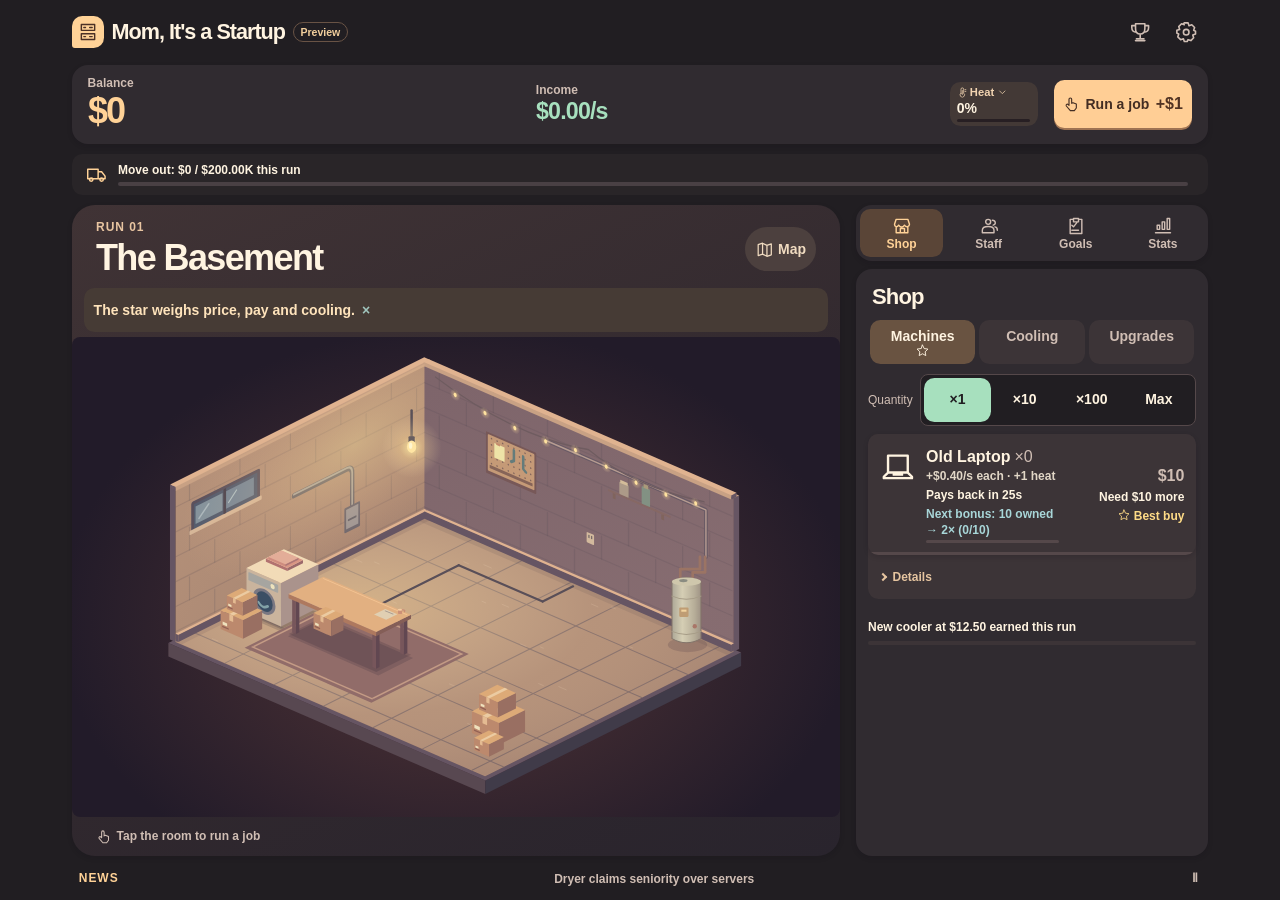
==== index.html @ 6df078c0 "Publish 8e68151" ====
<!doctype html>
<html lang="en" data-release="preview">
<head>
  <meta charset="utf-8">
  <meta name="viewport" content="width=device-width, initial-scale=1, viewport-fit=cover">
  <title>Mom, It's a Startup</title>
  <meta name="color-scheme" content="dark">
  <meta name="theme-color" content="#211e22">
  <link rel="manifest" data-href="./manifest.webmanifest">
  <link rel="icon" type="image/png" sizes="32x32" href="./icons/favicon.png">
  <link rel="apple-touch-icon" sizes="180x180" href="./icons/apple-touch-icon.png">
  <link rel="stylesheet" href="style.css">
  <link rel="stylesheet" href="design-assets.css">
  <link rel="stylesheet" href="room-scene.css">
  <link rel="stylesheet" href="shell.css">
</head>
<body class="game-screen">
  <main class="layout">
    <header class="topbar">
      <div class="identity"><span class="brand-mark"><svg class="ui-icon" aria-hidden="true" focusable="false"><use href="#icon-server"></use></svg></span><h1 class="brand">Mom, It's a Startup</h1><span id="preview-badge" hidden>Preview</span></div>
      <div class="header-tools">
        <button type="button" id="achievements-btn" aria-label="Achievements" aria-haspopup="dialog" aria-controls="achievements-dialog"><svg class="ui-icon" aria-hidden="true" focusable="false"><use href="#icon-trophy"></use></svg><span class="news-sr" id="achievement-count">0/0</span></button>
        <button type="button" id="settings-btn" aria-label="Settings" aria-haspopup="dialog" aria-controls="settings-dialog"><svg class="ui-icon" aria-hidden="true" focusable="false"><use href="#icon-settings"></use></svg></button>
      </div>
    </header>
    <section class="hud" aria-label="Startup finances and heat">
      <div class="balance"><span class="hud-label">Balance</span><strong id="money">$0</strong></div>
      <div class="income"><span class="hud-label">Income</span><strong id="income">$0/s</strong><span id="tap-boost" hidden></span><span class="news-sr" id="income-source">from machines</span><span id="income-flow" aria-hidden="true"></span></div>
      <div class="heat-chip-wrap">
        <button type="button" id="heat-chip" aria-controls="thermal-panel" aria-expanded="false" aria-label="Heat and power">
          <span class="heat-caption"><svg class="ui-icon" aria-hidden="true" focusable="false"><use href="#icon-heat"></use></svg> Heat <svg class="ui-icon" aria-hidden="true" focusable="false"><use href="#icon-chevron"></use></svg></span><strong id="heat-percent">0%</strong><span class="bar"><span class="bar-fill" id="heat-fill"></span></span>
        </button>
        <div id="thermal-panel" hidden>
          <h2>Heat &amp; power</h2><span id="heat-text"></span>          <div id="fire-risk" hidden>
            <div class="meter-label"><span>Fire risk</span><span id="fire-risk-value"></span></div>
            <div class="bar" aria-hidden="true"><div class="bar-fill" id="fire-risk-fill"></div></div>
          </div>
          <div class="thermal-readout">
            <span id="cooling-reserve"></span>
            <span class="throttle" id="throttle" hidden></span>
          </div>
          <span id="sysadmin-receipt" hidden></span>
        <div id="power-control" hidden>
          <div class="power-caption">
            <label for="power-slider">Power <span id="power-value" aria-hidden="true"></span></label>
            <span id="power-readout"></span>
          </div>
          <div class="power-track">
            <div class="power-rail" aria-hidden="true">
              <span id="power-best"><span>best</span></span>
            </div>
            <input id="power-slider" type="range" aria-describedby="power-readout power-target">
          </div>
          <span id="power-target" class="news-sr"></span>
        </div>
          <button type="button" class="btn" id="heat-close">Done</button>
        </div>
      </div>
      <div class="hud-job">        <button type="button" class="job-btn" id="job-btn" aria-describedby="tap-equivalent">
          <svg class="ui-icon" aria-hidden="true" focusable="false"><use href="#icon-tap"></use></svg><span class="job-title">Run a job</span>
          <span class="job-value" id="job-value">+$1</span>
          <span id="tap-receipt" aria-hidden="true"></span>
          <span id="tap-streak" aria-hidden="true"></span>
          <span id="streak-meter" aria-hidden="true"></span>
        </button>
</div>
    </section>
        <section class="goal-strip" id="goal-strip" data-phase="move" aria-labelledby="goal-title">
      <span class="goal-icon" id="goal-icon" aria-hidden="true"></span>
      <div class="goal-copy">
        <h2 id="goal-title">Move out</h2>
        <div class="goal-track" id="goal-track" role="progressbar" aria-labelledby="goal-title" aria-valuemin="0" aria-valuemax="100" aria-valuenow="0">
          <div class="goal-fill" id="goal-fill"></div>
        </div>
        <p id="goal-detail" hidden></p>
        <p id="board-completion" hidden></p>
      </div>
      <div class="goal-actions" id="goal-actions">
        <button type="button" id="move-btn" class="move-btn" aria-describedby="goal-title" hidden>Move out</button>
        <button type="button" id="sell-btn" class="btn" aria-describedby="goal-title" hidden>Sell startup</button>
        <button type="button" id="board-btn" class="btn" hidden>Board Room</button>
      </div>
    </section>

    <div class="game-board">
      <section class="room-panel" aria-labelledby="room-title">
        <header class="scene-heading">
          <div class="location-copy"><span class="room-kicker" id="run-number">Run 01</span>
            <h2 id="room-title">The Basement</h2><p id="room-terms" hidden></p></div>
          <div class="location-actions"><span id="reputation" hidden></span>
            <button type="button" id="location-map" aria-label="Open the location map" aria-haspopup="dialog" aria-controls="modal"><svg class="ui-icon" aria-hidden="true" focusable="false"><use href="#icon-map"></use></svg><span>Map</span><span id="location" class="news-sr">Parents' Basement</span></button>
          </div>
        </header>
        <div id="notice-slot">
        <div id="fire-alarm" hidden>
          <strong role="alert">FIRE ALARM: lower Power or add cooling!</strong>
          <span id="fire-countdown" role="timer" aria-live="off"></span>
        </div>
  <button type="button" id="first-tip" hidden><span id="first-tip-text"></span><span aria-hidden="true"> ×</span></button>
  <span class="news-sr" id="tip-announcement" role="status" aria-atomic="true"></span>
  <div id="achievement-toast" role="status" aria-atomic="true">
    <span id="achievement-toast-icon" aria-hidden="true"></span>
    <span id="achievement-toast-text"></span>
  </div>

<div id="moment-banner" role="status" aria-atomic="true"></div></div>
                <div class="room-stage">
          <div class="room" id="room" data-location="basement" data-stage="0">
            <div class="room-inventory" id="room-inventory"></div>
            <div class="fire-atmosphere" aria-hidden="true">
              <div class="fire-char"></div>
              <div class="fire-smoke"><i></i><i></i><i></i><i></i></div>
              <div class="fire-flames"></div>
            </div>
            <div class="fire-report">
              <strong id="fire-moment" role="status"></strong>
              <span id="fire-payout" role="status"></span>
            </div>
          </div>
          <div class="priority-track" id="priority-track" hidden>
            <button type="button" id="priority-request" aria-label="Catch priority request" hidden>
              <span class="priority-chip" aria-hidden="true">ϟ</span>
            </button>
          </div>
          <span id="priority-receipt" role="status"></span>
        </div>

        <div class="room-foot"><span><svg class="ui-icon" aria-hidden="true" focusable="false"><use href="#icon-tap"></use></svg> Tap the room to run a job</span><span id="tap-equivalent" hidden></span></div>
        <p id="fire-rebuild" hidden></p>
          <section id="incident-banner" class="incident" aria-labelledby="incident-title" hidden>
    <div class="incident-heading">
      <h3 id="incident-title" aria-live="polite"></h3>
      <span id="incident-time" role="timer"></span>
    </div>
    <p id="incident-detail"></p>
    <div id="incident-actions" class="incident-actions">
      <button type="button" id="incident-accept" class="btn primary"></button>
      <button type="button" id="incident-decline" class="btn"></button>
    </div>
    <div class="incident-clock" aria-hidden="true"><span id="incident-remaining"></span></div>
  </section>


      </section>
      <button type="button" id="sheet-scrim" aria-label="Close panel" tabindex="-1" hidden></button>
      <aside id="game-sheet" aria-labelledby="sheet-title" data-sheet="shop" data-size="half">
        <header class="sheet-head">
          <button type="button" id="sheet-grip" aria-label="Expand panel"><span></span></button>
          <div class="sheet-heading"><h2 id="sheet-title" tabindex="-1">Shop</h2><button type="button" id="sheet-close" aria-label="Close panel"><svg class="ui-icon" aria-hidden="true" focusable="false"><use href="#icon-close"></use></svg></button></div>
        </header>
        <div id="sheet-scroll">
          <section id="sheet-shop">      <div class="panel shop">
        <fieldset class="shop-quantity" id="shop-quantity">
          <legend>Quantity</legend>
          <div class="quantity-options">
            <label><input type="radio" name="quantity" value="1" checked><span>×1</span></label>
            <label><input type="radio" name="quantity" value="10"><span>×10</span></label>
            <label><input type="radio" name="quantity" value="100"><span>×100</span></label>
            <label><input type="radio" name="quantity" value="max"><span>Max</span></label>
          </div>
        </fieldset>
        <div class="unlock-teaser" id="unlock-teaser" hidden>
          <span id="unlock-text"></span>
          <progress id="unlock-progress" max="100" value="0" aria-labelledby="unlock-text"></progress>
        </div>
        <div id="shop-tabs" class="shop-tabs" role="tablist" aria-label="Shop categories"></div>
        <section id="shop-panel-machine" role="tabpanel" aria-labelledby="shop-tab-machine" tabindex="0">
          <div class="cards" id="shop-machine"></div>
        </section>
        <section id="shop-panel-cooler" role="tabpanel" aria-labelledby="shop-tab-cooler" tabindex="0" hidden>
          <div class="cards" id="shop-cooler"></div>
          <p class="muted empty-note" id="cooler-empty">Cooling equipment appears as you earn.</p>
        </section>
        <section id="shop-panel-upgrade" role="tabpanel" aria-labelledby="shop-tab-upgrade" tabindex="0" hidden>
          <div class="cards" id="shop-upgrade"></div>
          <p class="muted empty-note" id="upgrade-empty">Upgrades appear as you get close to affording them.</p>
          <div class="installed" id="installed" hidden></div>
        </section>
        <section id="shop-panel-staff" role="tabpanel" aria-labelledby="shop-tab-staff" tabindex="0" hidden>
          <div class="cards" id="shop-staff"></div>
          <div id="manager-budget-control" hidden>
            <label for="manager-budget">Purchasing budget <output id="manager-budget-value" for="manager-budget">50%</output></label>
            <input id="manager-budget" type="range" aria-describedby="manager-budget-help">
            <p id="manager-budget-help">The most the Manager can spend on one Best buy, including its cooling.</p>
          </div>
        </section>
      </div>
</section>
          <section id="sheet-staff" hidden><p id="staff-lock" class="empty-state">Staff will appear as your startup grows.</p></section>
          <section id="sheet-goals" hidden><button type="button" id="goals-toggle" aria-expanded="false" aria-controls="goals-panel" hidden>Today's to-do list <span class="claim-dot" hidden></span></button>
            <p id="goals-lock" class="empty-state">Buy your first laptop to get your first to-do list.</p>        <section id="goals-panel" aria-labelledby="goals-heading" hidden>
          <div class="goals-heading">
            <h3 id="goals-heading">Today's to-do list</h3>
            <button type="button" id="goals-close" aria-label="Close to-do list">×</button>
          </div>
          <ol id="goal-slots"></ol>
          <p id="goal-swap-time"></p>
          <span id="goals-receipt" role="status"></span>
        </section></section>
          <section id="sheet-stats" hidden><div id="sheet-stat-values"></div>      <div class="panel log-panel">
        <h2>Log</h2>
        <ol class="log" id="log" aria-live="polite"></ol>
      </div>
        <div id="overtime-panel" class="reward-offer" hidden>
          <button type="button" class="btn" id="overtime-watch" data-ad-offer aria-describedby="overtime-detail" hidden>Overtime Boost</button>
          <p id="overtime-detail" class="muted"></p>
          <p id="overtime-notice" role="status"></p>
        </div>  <footer class="footer">
    <span id="save-status" class="muted">Not saved yet</span>
    <button type="button" id="reset-btn" class="link-btn">Reset game</button>
  </footer>

</section>
        </div>
      </aside>
      <nav class="game-nav" aria-label="Game panels"><button type="button" data-open-sheet="shop" aria-controls="game-sheet" aria-expanded="false"><svg class="ui-icon" aria-hidden="true" focusable="false"><use href="#icon-shop"></use></svg><span>Shop</span><i class="nav-dot" hidden></i></button><button type="button" data-open-sheet="staff" aria-controls="game-sheet" aria-expanded="false"><svg class="ui-icon" aria-hidden="true" focusable="false"><use href="#icon-staff"></use></svg><span>Staff</span><i class="nav-dot" hidden></i></button><button type="button" data-open-sheet="goals" aria-controls="game-sheet" aria-expanded="false"><svg class="ui-icon" aria-hidden="true" focusable="false"><use href="#icon-goals"></use></svg><span>Goals</span><i class="nav-dot" hidden></i></button><button type="button" data-open-sheet="stats" aria-controls="game-sheet" aria-expanded="false"><svg class="ui-icon" aria-hidden="true" focusable="false"><use href="#icon-stats"></use></svg><span>Stats</span><i class="nav-dot" hidden></i></button></nav>
    </div>
        <button type="button" id="news-ticker" aria-describedby="news-help">
      <span class="news-label" aria-hidden="true">News</span>
      <span class="news-window"><span id="news-headline"></span></span>
      <span class="news-pause" aria-hidden="true">Ⅱ</span>
    </button>
    <span class="news-sr" id="news-help">News ticker. Activate to pause for ten seconds.</span>

  </main>
  <dialog id="settings-dialog" class="modal" aria-labelledby="settings-title">
    <header class="settings-heading">
      <h2 id="settings-title">Settings</h2>
      <button type="button" id="settings-close" class="btn" autofocus>Close</button>
    </header>
    <div class="settings-sections">
      <section aria-labelledby="settings-display">
        <h3 id="settings-display">Display &amp; sound</h3>
        <div class="settings-toggles">
          <button type="button" class="btn" id="sound-toggle">Sound &amp; haptics</button>
          <button type="button" class="btn" id="effects-toggle">Effects: Full</button>
          <button type="button" class="btn" id="ticker-toggle" aria-pressed="true">Ticker on</button>
          <button type="button" class="btn" id="tips-toggle" aria-pressed="true">Tips on</button>
        </div>
      </section>
      <section id="reward-settings" aria-labelledby="reward-settings-title" hidden>
        <h3 id="reward-settings-title">Optional rewards</h3>
        <div class="settings-actions">
          <button type="button" class="btn" id="reward-toggle" aria-pressed="true">Show ad offers: On</button>
          <button type="button" class="btn" id="ad-privacy" hidden>Manage ad privacy choices</button>
        </div>
      </section>
      <section aria-labelledby="settings-backup">
        <h3 id="settings-backup">Save backup</h3>
        <p>Take your startup to another device or keep a copy for later.</p>
        <button type="button" class="btn" id="preview-copy" hidden>Copy my real save into the preview</button>
        <button type="button" class="btn primary" id="backup-export">Export backup</button>
        <div id="backup-output" class="backup-box" hidden>
          <label for="backup-code">Your backup code</label>
          <textarea id="backup-code" rows="2" readonly spellcheck="false" dir="ltr"></textarea>
          <div class="settings-actions">
            <button type="button" class="btn" id="backup-copy">Copy</button>
            <button type="button" class="btn" id="backup-share" hidden>Share</button>
            <button type="button" class="btn" id="backup-download">Download</button>
          </div>
        </div>
        <p id="backup-export-status" class="settings-notice" role="status"></p>
        <div class="backup-import">
          <label for="backup-input">Import a backup</label>
          <textarea id="backup-input" rows="2" placeholder="Paste a backup code here" autocapitalize="none" autocomplete="off" spellcheck="false" dir="ltr"></textarea>
          <div class="settings-actions">
            <button type="button" class="btn" id="backup-preview">Preview backup</button>
            <button type="button" class="btn" id="backup-pick">Choose .txt file</button>
            <input type="file" id="backup-file" accept=".txt,text/plain" aria-label="Backup text file" hidden>
          </div>
        </div>
        <p id="backup-import-status" class="settings-notice" role="status"></p>
        <div id="backup-confirmation" class="backup-box" role="group" aria-labelledby="backup-question" aria-describedby="backup-summary" hidden>
          <h4 id="backup-question">Replace your current game with this backup?</h4>
          <p id="backup-summary"></p>
          <div class="settings-actions">
            <button type="button" class="btn primary" id="backup-replace">Replace</button>
            <button type="button" class="btn" id="backup-cancel">Cancel</button>
          </div>
        </div>
        <div id="backup-previous" class="backup-box" hidden>
          <p>Your previous save is available in this tab.</p>
          <button type="button" class="btn" id="backup-undo">Undo</button>
        </div>
        <h4 class="snapshot-title">Restore a recent snapshot</h4>
        <p id="snapshot-hint">Each hour you play adds a snapshot here. The latest three stay on this device.</p>
        <ul id="snapshot-list"></ul>
      </section>
      <section aria-labelledby="settings-feedback">
        <h3 id="settings-feedback">Feedback</h3>
        <a class="btn" id="feedback-store" aria-describedby="feedback-test-note" target="_blank" rel="noopener noreferrer" href="https://play.google.com/store/apps/details?id=io.github.les2232.basementdatacenter">Leave feedback on Google Play (testers)</a>
        <p class="muted" id="feedback-test-note">Works once you've joined the test with your Play Store account.</p>
        <div class="settings-actions">
          <a class="settings-link" id="feedback-issues" target="_blank" rel="noopener noreferrer" href="https://github.com/les2232/basement-datacenter-play/issues">Or report it on GitHub</a>
          <button type="button" class="btn" id="feedback-copy">Copy game info</button>
        </div>
        <p id="feedback-status" class="settings-notice" role="status"></p>
        <textarea id="feedback-info" rows="5" aria-label="Game info to copy" readonly hidden></textarea>
      </section>
      <section aria-labelledby="settings-about">
        <h3 id="settings-about">About</h3>
        <p class="about-game">Mom, It's a Startup <span id="settings-version"></span></p>
        <p>Made in a basement</p>
        <a class="settings-link" href="./privacy.html">Privacy policy</a>
      </section>
    </div>
  </dialog>

  <dialog id="modal" class="modal" aria-labelledby="modal-title">
    <h2 id="modal-title"></h2>
    <div id="modal-body"></div>
    <div class="modal-actions" id="modal-actions"></div>
  </dialog>

  <dialog id="perk-dialog" aria-labelledby="perk-title" aria-describedby="perk-instructions">
    <section class="perk-offer">
      <p id="perk-tier"></p>
      <h2 id="perk-title">The investors have an offer</h2>
      <p id="perk-instructions">Choose one permanent perk for this and every future startup.</p>
      <div id="perk-options"></div>
    </section>
  </dialog>

  <dialog id="achievements-dialog" class="modal trophy-dialog" aria-labelledby="trophy-title">
    <header class="trophy-heading">
      <div>
        <h2 id="trophy-title">Trophy cabinet</h2>
        <span id="trophy-total"></span>
      </div>
      <button type="button" id="achievements-close" class="btn">Close</button>
    </header>
    <div class="trophy-tabs" role="tablist" aria-label="Trophy cabinet">
      <button type="button" id="achievements-tab" role="tab" aria-selected="true"
        aria-controls="achievements-view">Achievements</button>
      <button type="button" id="stats-tab" role="tab" aria-selected="false"
        aria-controls="stats-view" tabindex="-1">Stats</button>
    </div>
    <section id="achievements-view" class="trophy-view" role="tabpanel"
      aria-labelledby="achievements-tab" tabindex="0">
      <ul id="achievement-grid"></ul>
    </section>
    <section id="stats-view" class="trophy-view" role="tabpanel"
      aria-labelledby="stats-tab" tabindex="0" hidden>
      <section id="stats-perks" aria-labelledby="stats-perk-title">
        <h3 id="stats-perk-title">Perks</h3>
        <ul id="perk-list"></ul>
        <p id="next-perk"></p>
      </section>
      <section id="stats-board" aria-label="Board Room">
        <button type="button" id="stats-board-btn" class="btn">Board Room</button>
        <p id="board-rewards"></p>
      </section>
      <dl id="stats-list"></dl>
    </section>
  </dialog>
  <canvas id="fx-canvas" aria-hidden="true"></canvas>
  <div id="fire-screen-edge" aria-hidden="true" hidden></div>
  <div id="fire-flash" aria-hidden="true" hidden></div>

  <script src="ads-config.js"></script>
  <script src="economy.js"></script>
  <script src="backup.js"></script>
  <script src="preview.js"></script>
  <script src="icons-ui.js"></script>
  <script src="room-scene.js"></script>
  <script src="shell.js"></script>
  <script src="game.js"></script>
</body>
</html>
---- style.css ----
:root {
  --bg: #121418;
  --panel: #1b1f26;
  --panel-2: #232833;
  --line: #2f3542;
  --text: #e7eaf0;
  --muted: #8a93a3;
  --accent: #5be49b;      /* money / good */
  --accent-dim: #2c6e4c;
  --warn: #f5b84a;
  --hot: #ff5d5d;
  --cool: #6cc7ff;
  --mono: Nunito, sans-serif;
  --radius: 10px;
  --tap-target: 44px;
}

* { box-sizing: border-box; }

html, body {
  margin: 0;
  background: var(--bg);
  color: var(--text);
  font: 15px/1.45 Nunito, sans-serif;
}

html { overscroll-behavior-y: contain; }
button {
  font: inherit;
  color: inherit;
  min-width: var(--tap-target);
  min-height: var(--tap-target);
  touch-action: manipulation;
}
.job-btn, .card {
  -webkit-user-select: none;
  user-select: none;
  -webkit-tap-highlight-color: transparent;
}
[hidden] { display: none !important; }
.muted { color: var(--muted); font-weight: normal; }

/* ---------- layout ---------- */

.topbar {
  display: flex;
  align-items: center;
  justify-content: space-between;
  gap: 12px;
  flex-wrap: wrap;
  padding: 14px 20px;
  border-bottom: 1px solid var(--line);
}
.brand { margin: 0; font-size: 20px; letter-spacing: 0.02em; display: flex; align-items: center; gap: 10px; }
.led {
  width: 10px; height: 10px; border-radius: 50%;
  background: var(--accent);
  box-shadow: 0 0 8px var(--accent);
  animation: blink 2.4s infinite;
}
.location {
  display: inline-flex; align-items: center; gap: 7px; justify-self: start;
  padding: 4px 8px; border: 1px solid var(--line); border-radius: 8px;
  background: var(--panel); color: var(--text); cursor: pointer;
}
.map-link { font: 600 12px/1 var(--mono); color: var(--cool); }
.location:focus-visible { outline: 2px solid var(--cool); outline-offset: 1px; }
#reputation { color: #ffe09c; font: 650 13px/1.4 var(--mono); overflow-wrap: anywhere; }
.header-tools { display: flex; align-items: center; flex-wrap: wrap; justify-content: flex-end; gap: 6px 12px; }
#settings-btn {
  border: 1px solid var(--line); border-radius: 8px; background: var(--panel);
  font-size: 19px; cursor: pointer;
}
@media (max-width: 580px) {
  .topbar { padding: 10px 16px; gap: 6px; }
  .header-tools { width: 100%; justify-content: space-between; gap: 4px; }
  .location { font-size: 13px; }
}

.layout {
  display: grid;
  grid-template-columns: minmax(0, 1fr) minmax(0, 1fr);
  gap: 18px;
  max-width: 1180px;
  margin: 0 auto;
  padding: 18px 20px;
}
.col { display: flex; flex-direction: column; gap: 16px; min-width: 0; }
@media (max-width: 720px), (max-width: 860px) and (orientation: portrait) {
  /* Stack phones and portrait tablets. Wider landscape tablets use the two-column layout. */
  .layout { grid-template-columns: minmax(0, 1fr); padding: 14px 16px; }
  .col { display: contents; }
  .status { order: 1; }
  .job-control { order: 2; }
  .room-panel { order: 3; }
  .shop { order: 4; }
  .log-panel { order: 5; }
}

.panel {
  background: var(--panel);
  border: 1px solid var(--line);
  border-radius: var(--radius);
  padding: 14px 16px;
}
.panel h2 { margin: 0 0 10px; font-size: 14px; text-transform: uppercase; letter-spacing: 0.08em; color: var(--muted); }
.panel h2 small { text-transform: none; letter-spacing: 0; font-weight: normal; margin-left: 6px; opacity: 0.8; }

/* ---------- status ---------- */

.cash-line { display: flex; align-items: center; justify-content: space-between; gap: 8px; }
#tap-boost { color: var(--accent); font: 600 13px/1.3 var(--mono); text-align: right; }
.money {
  font-family: var(--mono);
  font-size: 40px;
  font-weight: 700;
  color: var(--accent);
  line-height: 1.1;
}
.income { font-family: var(--mono); margin-top: 2px; }
.cash-line, .income, .meter-label, .thermal-readout { contain: inline-size layout; }
.cash-line { min-height: 44px; }
.income { min-height: 1.5em; }
.heat-meter .bar { contain: strict; }
#heat-fill { will-change: transform; }
#heat-fill.automated-heat { transition: none; }
.thermal-readout {
  min-height: 24px;
  display: grid;
  align-items: end;
  font-size: 13px;
  font-variant-numeric: tabular-nums;
  color: var(--muted);
}
.throttle {
  color: var(--hot);
  font-weight: 600;
}

.meter { margin-top: 12px; }
.meter-label { display: flex; justify-content: space-between; gap: 10px; font-size: 13px; margin-bottom: 4px; flex-wrap: wrap; }
.meter-label span:last-child { font-family: var(--mono); }
.bar { height: 10px; background: var(--panel-2); border-radius: 99px; overflow: hidden; }
.bar-fill {
  height: 100%; border-radius: 99px; background: var(--accent);
  transform: scaleX(0); transform-origin: left; transition: transform 0.18s ease-out;
}
.bar-fill.warm { background: var(--warn); }
.bar-fill.hot { background: var(--hot); animation: pulse 1s infinite; }

#fire-risk { margin-top: 7px; }
#fire-risk .meter-label { color: #ffd397; }
#fire-risk-fill { background: linear-gradient(90deg, #fac25a, #ff9559); }
#fire-risk[data-stage="smoke"] #fire-risk-fill { background: linear-gradient(90deg, #ffb04a, #fa7049); }
#fire-risk[data-stage="alarm"] #fire-risk-fill { background: linear-gradient(90deg, #ff9755, #ff5050); }
#fire-alarm {
  position: relative; display: flex; align-items: baseline; justify-content: space-between;
  gap: .2rem .6rem; flex-wrap: wrap; margin-top: 6px; padding: 7px 10px;
  border: 1px solid #fa796e; border-left: 4px solid #ff7667; border-radius: 6px;
  background: #441d24; color: #ffe8df; font-size: 13px;
}
#fire-alarm::after {
  content: ''; position: absolute; inset: 0; border-radius: inherit; pointer-events: none;
  box-shadow: inset 0 0 12px 2px #ff625d77; animation: fire-alarm-light 1.4s ease-in-out infinite alternate;
}
#fire-countdown { font: 700 14px var(--mono); white-space: nowrap; }
@keyframes fire-alarm-light { from { opacity: .15; } to { opacity: .9; } }

/* The room carries the smoke and scorch marks. All effect layers pass touches through. */
.fire-atmosphere, .fire-atmosphere > div, .fire-report {
  position: absolute; inset: 0; overflow: hidden; pointer-events: none;
}
.fire-atmosphere { z-index: 3; }
#fire-rebuild { margin: 0 0 6px; color: #e6b49b; font-size: 13px; }
.fire-char {
  opacity: 0; transition: opacity .5s; background:
    radial-gradient(ellipse at 11% 112%, #0d0906 3%, transparent 50%),
    radial-gradient(ellipse at 91% -10%, #160e09 1%, transparent 38%),
    repeating-linear-gradient(114deg, transparent 0 36px, #1b100c50 37px, transparent 41px),
    linear-gradient(0deg, #1e120d88, #18100b28 62%, #271a12a8);
}
#room[data-charred="true"] .fire-char { opacity: var(--char-level); }
.fire-smoke, .fire-flames { display: none; }
#room:is([data-fire-stage="smoke"], [data-fire-stage="alarm"]) .fire-smoke { display: block; }
.fire-smoke i {
  --drift: 24px; --delay: -1s; --left: 5%;
  position: absolute; top: 60%; left: var(--left); width: 25%; height: 42%;
  border-radius: 50%; background: radial-gradient(ellipse, #bdc0c69e 0%, #888e9770 32%, transparent 70%);
  animation: fire-smoke-rise 4s linear var(--delay) infinite;
}
.fire-smoke i:nth-child(2) { --left: 28%; --delay: -2.5s; --drift: -16px; }
.fire-smoke i:nth-child(3) { --left: 54%; --delay: -3.7s; --drift: 20px; }
.fire-smoke i:nth-child(4) { --left: 75%; --delay: -.2s; --drift: -24px; }
@keyframes fire-smoke-rise {
  0% { opacity: 0; transform: translateY(16%) scale(.6); }
  26% { opacity: .8; } 78% { opacity: .65; }
  100% { opacity: 0; transform: translate(var(--drift), -178%) scale(1.45); }
}
#fire-screen-edge, #fire-flash { position: fixed; inset: 0; z-index: 7; pointer-events: none; }
#fire-screen-edge { background: radial-gradient(ellipse at center, transparent 55%, #777d8566); }
#fire-flash { z-index: 9; background: #fff1c2; animation: fire-flash-out .34s ease-out both; }
@keyframes fire-flash-out { from { opacity: .42; } to { opacity: 0; } }
#room.fire-flare .fire-flames {
  display: block; inset: -15% -10% -25%; transform-origin: bottom;
  background:
    radial-gradient(ellipse at 24% 95%, #ffda67 2%, #ff8a30 18%, transparent 41%),
    radial-gradient(ellipse at 63% 92%, #ffb43e 9%, #e85025 23%, transparent 45%),
    radial-gradient(ellipse at 98% 102%, #ffe389 5%, #fd722e 21%, transparent 48%);
  animation: fire-sweep 1.45s ease-out both;
}
@keyframes fire-sweep {
  0% { opacity: 0; transform: translate(-42%, 40%) scaleY(.5); }
  22% { opacity: .95; } 52% { transform: translate(-3%, -4%) scaleY(1.35); }
  100% { opacity: 0; transform: translate(40%, -25%) scaleY(1.05); }
}
.fire-report {
  z-index: 5; display: flex; flex-direction: column; justify-content: center; align-items: center;
  gap: 7px; padding: 10px; text-align: center;
}
#fire-moment:empty, #fire-payout:empty { display: none; }
#fire-moment {
  padding: .5em .65em; max-width: 100%; border: 1px solid #ff9961; border-radius: 6px;
  color: #ffe3ba; background: #321b15f5; font: 800 clamp(16px, 2.4vw, 26px)/1.15 var(--mono);
}
#fire-payout {
  padding: .35em .55em; border-radius: 4px; color: #bcffd6; background: #10271ff0;
  font: 700 15px var(--mono); animation: fire-payout-rise 2.8s ease-out both;
}
@keyframes fire-payout-rise { from { transform: translateY(8px); } to { transform: translateY(-6px); } }
body.effects-reduced #fire-flash, body.effects-reduced #room.fire-flare .fire-flames { display: none; }
body.effects-reduced .fire-smoke i { top: 22%; opacity: .46; }
body.effects-reduced #room.fire-burning .fire-report { animation: fire-quiet-fade .35s ease-out both !important; }
@media (prefers-reduced-motion: reduce) {
  #fire-flash, #room.fire-flare .fire-flames { display: none; }
  .fire-smoke i { top: 22%; opacity: .46; }
  #room.fire-burning .fire-report { animation: fire-quiet-fade .35s ease-out both !important; }
}
@keyframes fire-quiet-fade { from { opacity: .25; } to { opacity: 1; } }

.incident {
  --incident-color: var(--cool);
  position: fixed;
  z-index: 12;
  inset-inline-start: max(12px, calc((100vw - 1140px) / 2));
  bottom: max(12px, env(safe-area-inset-bottom));
  width: min(28rem, calc(100% - 24px));
  max-height: 48dvh;
  overflow: auto;
  padding: 10px 12px;
  border: 1px solid var(--line);
  border-inline-start: 3px solid var(--incident-color);
  border-radius: 8px;
  background: var(--panel-2);
  box-shadow: 0 8px 28px #0008;
}
/* Let the bottom controls scroll clear of a live decision without moving the shop or job button. */
.footer.incident-visible { padding-bottom: min(16rem, 50vh); }
.incident.warning { --incident-color: var(--warn); }
.incident-heading, .incident-actions { display: flex; align-items: baseline; gap: 8px; flex-wrap: wrap; }
.incident-heading { justify-content: space-between; color: var(--incident-color); }
.incident-heading h3 { font-size: 15px; margin: 0; }
#incident-time { font: 13px var(--mono); white-space: nowrap; }
.incident p { font-size: 14px; margin: 4px 0 0; }
.incident-actions { margin-top: 9px; }
.incident .btn { padding: 6px 12px; }
.incident.warning .btn.primary { background: var(--warn); border-color: var(--warn); color: var(--bg); }
.incident .btn:disabled { opacity: 0.55; cursor: not-allowed; }
.incident-clock { position: absolute; inset: auto 0 0; height: 3px; background: #ffffff0e; }
.incident-clock span {
  display: block; height: 100%; background: var(--incident-color);
  transform-origin: left; transition: transform 100ms linear;
}
.incident.warning .incident-clock span {
  background: repeating-linear-gradient(125deg, var(--warn) 0 7px, #74501c 7px 11px);
}
.incident-new { animation: incident-arrives 0.46s cubic-bezier(.16,.8,.3,1); }
.incident-new::after {
  content: ''; position: absolute; inset: 0; border-radius: inherit;
  box-shadow: inset 0 0 0 1px var(--incident-color);
  opacity: 0; pointer-events: none; animation: incident-attention 1.15s ease-out;
}
@keyframes incident-arrives {
  from { transform: translateY(10px); opacity: .4; }
  to { transform: translateY(0); opacity: 1; }
}
@keyframes incident-attention { 20%, 55% { opacity: .85; } 40%, 100% { opacity: 0; } }

.goal-strip {
  --goal-color: #83cffa;
  grid-column: 1 / -1; display: grid; grid-template-columns: auto minmax(0,1fr) auto;
  align-items: center; gap: 12px; padding: 12px 16px; min-height: 66px;
  border: 1px solid var(--line); border-inline-start: 3px solid var(--goal-color); border-radius: var(--radius);
  background: linear-gradient(105deg, #202b35, var(--panel) 70%);
}
.goal-strip:is([data-phase="sell"], [data-phase="ready"]) {
  --goal-color: #ffd184; background: linear-gradient(105deg, #312b24, var(--panel) 70%);
}
.goal-icon { font-size: 24px; line-height: 1; }
#news-ticker {
  grid-column: 1 / -1; display: flex; align-items: center; gap: 9px;
  width: 100%; min-width: 0; height: var(--tap-target); padding: 0 11px;
  overflow: hidden; text-align: left; cursor: pointer;
  border: 1px solid #34434b; border-radius: 7px; background: #172126; color: #d4e5e8;
}
.news-label { flex: none; color: #8cd6c0; font: 700 11px/1 var(--mono); text-transform: uppercase; letter-spacing: .08em; }
.news-window { flex: 1; min-width: 0; overflow: hidden; white-space: nowrap; }
#news-headline { display: inline-block; font-size: 13px; line-height: 1.5; }
.news-pause { flex: none; width: 1em; text-align: center; font: 700 12px/1 var(--mono); color: var(--muted); }
#news-ticker[data-paused="true"] .news-pause { color: var(--accent); }
.news-sr { position: absolute; width: 1px; height: 1px; padding: 0; overflow: hidden; clip-path: inset(50%); white-space: nowrap; }
#first-tip {
  position: fixed; z-index: 25; max-width: calc(100vw - 16px); min-height: var(--tap-target);
  border: 1px solid #749b95; border-radius: 8px; padding: 6px 10px; text-align: left;
  background: #213c39; color: #e3faf2; font-size: 13px; line-height: 1.25;
  box-shadow: 0 3px 9px #0007; cursor: pointer;
}
#first-tip > span:last-child { color: #a0c5bd; margin-left: 3px; }
#first-tip::after { content: ''; position: absolute; left: var(--tip-arrow, 18px); bottom: -5px;
  width: 8px; height: 8px; transform: rotate(45deg); background: #213c39;
  border-right: 1px solid #749b95; border-bottom: 1px solid #749b95; }
#first-tip[data-side="below"]::after { top: -5px; bottom: auto; transform: rotate(225deg); }
#first-tip:focus-visible, #news-ticker:focus-visible { outline: 2px solid var(--cool); outline-offset: -2px; }
@media (max-width: 580px) {
  #news-ticker { padding-inline: 7px; gap: 5px; }
  .news-label { font-size: 10px; }
  #first-tip { font-size: 12px; }
}
.goal-copy { min-width: 0; font-variant-numeric: tabular-nums; }
.goal-actions { display: flex; flex-wrap: wrap; gap: 6px; }
#board-completion { margin: 5px 0 0; color: #a5e2d4; font-size: 13px; }
#goal-title { margin: 0; font-size: 16px; line-height: 1.35; }
#goal-detail { margin: 5px 0 0; color: #d4c8b6; font-size: 13px; }
.goal-track { height: 5px; margin-top: 7px; background: #111921; border-radius: 5px; overflow: hidden; }
.goal-fill { height: 100%; background: var(--goal-color); transform: scaleX(0); transform-origin: left; }
@media (max-width: 580px) {
  .goal-strip { grid-template-columns: auto minmax(0,1fr); gap: 6px 10px; padding: 10px 12px; }
  .goal-strip button { grid-column: 1 / -1; }
  .goal-actions { grid-column: 1 / -1; }
  .goal-actions button { flex: 1; }
}
.move-btn {
  padding: 8px 14px;
  border: 1px solid var(--cool);
  background: rgba(108, 199, 255, 0.12);
  color: var(--cool);
  border-radius: 8px;
  font-weight: 700;
  cursor: pointer;
}
#sell-btn, .btn.sale-confirm { background: #ffd780; color: #2b210c; border-color: #ffd780; }
.sale-quote {
  display: grid; gap: 4px; padding: 12px 14px; margin: 12px 0;
  border-inline-start: 3px solid #e3b456; background: #29261f; border-radius: 4px;
}
.sale-gain { color: #ffe2a2; font-size: 18px; }
.sale-total, .sale-bonus { font-variant-numeric: tabular-nums; }
.sale-double { color: #ffe2a2; }

/* ---------- the big button ---------- */

.job-btn {
  display: flex;
  flex-direction: column;
  align-items: center;
  gap: 2px;
  width: 100%;
  padding: 20px;
  border: 2px solid var(--accent);
  border-radius: 14px;
  background: linear-gradient(180deg, #1f3a2c, #172a20);
  cursor: pointer;
  transition: transform 0.06s;
  box-shadow: 0 0 0 rgba(91, 228, 155, 0);
}
.job-title { font-size: 22px; font-weight: 700; }
.job-value { font-family: var(--mono); color: var(--accent); }
#tap-equivalent { margin: 5px 0 0; text-align: center; font-size: 13px; color: var(--muted); }
.reward-offer { margin: 10px auto 0; text-align: center; }
.reward-offer p, .reward-receipt { margin: 4px 0 0; font-size: 13px; }
.reward-offer p:empty, .reward-receipt:empty { display: none; }
#overtime-watch, #offline-watch { max-width: 100%; color: var(--cool); }
#overtime-watch:disabled { opacity: 1; color: var(--accent); cursor: default; }
#overtime-notice, .reward-receipt { color: var(--cool); }
#tap-receipt {
  position: absolute; left: 9px; bottom: 8px; color: #c7ffdf;
  font: 700 11px/1.1 var(--mono); pointer-events: none;
}

/* ---------- the room ---------- */

.room {
  display: grid; grid-template-rows: 91px minmax(0,1fr); height: 277px;
  contain: strict;
  border: 1px solid #38414c; border-radius: 8px;
}
.room-inventory {
  contain: strict;
  display: grid; grid-template-columns: repeat(auto-fit,minmax(min(100%, 175px),1fr));
  align-content: start; align-items: end; gap: 9px 14px; padding: 10px 12px 12px;
  min-height: 0; overflow-y: auto; scrollbar-width: thin; scrollbar-color: #536072 transparent;
}
.room-inventory.is-empty { align-content: center; }
.room-empty { margin: auto; color: #acb5c1; font-style: normal; text-align: center; }
.room-group { display: flex; flex-direction: column; gap: 2px; min-width: 0; }
.room-group[data-equipment="laptop"] .room-tokens {
  position: relative; width: fit-content; min-width: min(94px,100%); max-width: 100%; margin-bottom: 3px;
  padding-inline: 4px; border-bottom: 3px solid #88694c; box-shadow: 0 2px #453c35;
}
.room-group[data-equipment="laptop"] .room-tokens::after {
  content: ''; position: absolute; inset: auto 4px -7px; height: 4px; border-inline: 3px solid #6e594a;
}
.room-group:is([data-equipment="rack"],[data-equipment="gpu"],[data-equipment="cluster"],[data-equipment="mainframe"]) .room-tokens {
  padding-inline: 3px; border-inline: 2px solid #586b78; border-bottom: 2px solid #394954;
}
#room-sibling { order: 20; }
.room-label { color: var(--muted); font-size: 12px; }
.sibling-desk {
  position: relative; width: 50px; height: 36px; border-bottom: 3px solid #93644f;
  border-radius: 2px; background: radial-gradient(ellipse at bottom, #35566b 4%, transparent 70%);
}
.sibling-head { position: absolute; left: 2px; bottom: 4px; font-size: 25px; line-height: 1; }
.sibling-keyboard {
  position: absolute; right: 1px; bottom: 0; width: 27px; height: 6px;
  border: 1px solid #95b5bf; border-bottom-width: 2px; border-radius: 2px; transform: skewX(-16deg);
  background: repeating-linear-gradient(90deg, #38515f 0 3px, #a5bec6 3px 4px);
}
.sibling-hands {
  position: absolute; right: 14px; bottom: 7px; width: 5px; height: 5px; border-radius: 50%;
  background: #ffc49a; box-shadow: 7px -1px 0 #ffc49a; animation: sibling-type var(--job-period) linear infinite;
}
@keyframes sibling-type {
  0%, 72%, 100% { transform: translateY(-2px); }
  86% { transform: translateY(3px); }
}
.heat-meter { position: relative; }
#power-control { --power-thumb: 44px; margin-top: 9px; border-top: 1px solid var(--line); padding-top: 9px; }
.power-caption { display: flex; flex-wrap: wrap; align-items: baseline; justify-content: space-between; gap: 1px 10px; }
.power-caption label { font-weight: 650; }
#power-value { margin-inline-start: 3px; color: var(--cool); font: 650 14px var(--mono); }
#power-readout { color: var(--text); font-size: 12px; font-variant-numeric: tabular-nums; }
.power-track { position: relative; height: calc(var(--power-thumb) + 7px); }
.power-rail { position: absolute; top: calc(var(--power-thumb) / 2 - 3px); height: 6px;
  inset-inline: calc(var(--power-thumb) / 2); border-radius: 5px; background: #45586b; }
#power-best { position: absolute; top: -6px; width: 2px; height: 18px; transform: translateX(-50%);
  background: #ffdb88; border-radius: 2px; }
#power-best span { position: absolute; top: 24px; left: 50%; transform: translateX(-50%);
  color: #ffdb88; font: 650 11px/1 var(--mono); }
#power-slider { position: absolute; inset: 0 0 auto; width: 100%; height: var(--power-thumb); margin: 0; padding: 0;
  appearance: none; background: transparent; touch-action: pan-y; cursor: pointer; }
#power-slider::-webkit-slider-runnable-track { height: 6px; background: transparent; }
#power-slider::-moz-range-track { height: 6px; background: transparent; }
#power-slider::-webkit-slider-thumb {
  appearance: none; box-sizing: border-box; width: var(--power-thumb); height: var(--power-thumb);
  margin-top: calc((6px - var(--power-thumb)) / 2); border: 8px solid transparent; border-radius: 50%;
  background: var(--cool) padding-box; box-shadow: inset 0 0 0 2px #d6f1ff;
}
#power-slider::-moz-range-thumb {
  box-sizing: border-box; width: var(--power-thumb); height: var(--power-thumb); border: 8px solid transparent;
  border-radius: 50%; background: var(--cool) padding-box; box-shadow: inset 0 0 0 2px #d6f1ff;
}
#power-slider:focus-visible { outline: 2px solid var(--cool); outline-offset: -2px; border-radius: 6px; }
@media (forced-colors: active) {
  .power-rail, #power-best { background: CanvasText; }
  #power-best span { color: CanvasText; }
  #power-slider { appearance: auto; }
}
#sysadmin-receipt {
  contain: layout paint; will-change: opacity, transform;
  position: absolute; z-index: 2; right: 0; bottom: 0; max-width: 100%; pointer-events: none;
  border: 1px solid var(--accent-dim); border-radius: 6px; padding: 4px 8px;
  color: var(--accent); background: #17241f; font: 600 12px/1.3 var(--mono);
}
.room-tokens { display: flex; align-items: center; flex-wrap: wrap; gap: 2px; }
#sysadmin-receipt.compact-receipt { width: min(100%, 31ch); text-align: center; font-variant-numeric: tabular-nums; }
.token { font-size: 24px; line-height: 1; display: inline-block; }
.token.spin { animation: spin 1.2s linear infinite; }
.more { font-family: var(--mono); font-size: 12px; color: var(--muted); margin-left: 4px; }

/* ---------- log ---------- */

.log { list-style: none; margin: 0; padding: 0; max-height: 220px; overflow-y: auto; font-size: 14px; }
.log li { padding: 5px 0; border-bottom: 1px dashed var(--line); animation: fade-in 0.4s; }
.log li:last-child { border-bottom: 0; }
.log li.warn { color: var(--warn); }
.log li.good { color: var(--accent); }
.log li.big { color: var(--cool); font-weight: 600; }
.log.full-log { height: 220px; contain: strict; }
.log li.staff-transaction { animation: none; }
.status, .log-panel, .room-panel, .shop, .card-row { contain: layout inline-size style; }

/* ---------- shop cards ---------- */

.shop-quantity { border: 0; margin: 0; padding: 0; min-width: 0; }
.shop-quantity legend { padding: 0; margin-bottom: 5px; font-size: 13px; color: var(--muted); }
.quantity-options {
  display: grid;
  grid-template-columns: repeat(4, minmax(var(--tap-target), 1fr));
  max-width: 22rem;
  padding: 3px;
  border: 1px solid var(--line);
  border-radius: 8px;
  background: var(--bg);
}
.quantity-options label { position: relative; text-align: center; cursor: pointer; touch-action: manipulation; }
.quantity-options input { position: absolute; inset: 0; width: 100%; height: 100%; margin: 0; opacity: 0; cursor: pointer; }
.quantity-options span { display: grid; place-items: center; min-height: var(--tap-target); padding: 4px; border-radius: 5px; font: 600 14px/1.4 var(--mono); }
.quantity-options input:checked + span { background: var(--accent); color: var(--bg); }
.quantity-options input:focus-visible + span { outline: 2px solid var(--cool); outline-offset: 1px; }

.unlock-teaser { margin-top: 12px; font-size: 13px; color: var(--text); }
.shop-tabs {
  display: flex; gap: 2px; margin: 14px 0 10px; padding: 2px;
  border: 1px solid var(--line); border-radius: 8px; background: var(--bg);
}
.shop-tabs button {
  flex: 1 1 0; display: grid; place-content: center; justify-items: center; gap: 1px;
  min-height: var(--tap-target); border: 0; border-radius: 5px; padding: 2px;
  background: transparent; color: var(--muted); font-size: clamp(12px, 2.9vw, 14px);
  font-weight: 650; cursor: pointer;
}
.shop-tabs button[aria-selected="true"] { color: var(--text); background: var(--panel-2); }
.shop-tabs button:focus-visible, .shop [role="tabpanel"]:focus-visible { outline: 2px solid var(--cool); outline-offset: -2px; }
.shop-tab-signals { display: flex; align-items: center; justify-content: center; gap: 4px; height: 9px; }
.shop-tab-dot { width: 6px; height: 6px; border-radius: 50%; background: var(--cool); }
.shop-tab-star { font-size: 10px; line-height: 1; }
#unlock-progress {
  display: block;
  width: 100%;
  height: 4px;
  margin-top: 5px;
  border: 0;
  border-radius: 4px;
  overflow: hidden;
  appearance: none;
  background: var(--panel-2);
}
#unlock-progress::-webkit-progress-bar { background: var(--panel-2); }
#unlock-progress::-webkit-progress-value { background: var(--cool); }
#unlock-progress::-moz-progress-bar { background: var(--cool); }

.cards { display: flex; flex-direction: column; gap: 8px; }
.card {
  display: grid;
  grid-template-columns: 36px minmax(0, 1fr) auto;
  align-items: center;
  gap: 10px;
  width: 100%;
  padding: 10px 12px;
  text-align: left;
  border: 1px solid var(--line);
  border-radius: 8px;
  background: var(--panel-2);
  cursor: pointer;
  transition: opacity 0.15s, transform 0.06s;
}
.card:disabled { cursor: not-allowed; opacity: 0.55; }
.card.affordable { border-color: var(--accent-dim); }
.card.is-best { border-color: #897342; }
.card.is-best:disabled { opacity: .86; }
.card:not(:disabled):active { transform: scale(0.985); }
.card-icon { font-size: 26px; text-align: center; }
.card-main { display: flex; flex-direction: column; min-width: 0; }
.card-title { font-weight: 650; }
.card-owned { font-family: var(--mono); color: var(--muted); font-weight: normal; margin-left: 6px; }
.card-desc { font-size: 13px; font-family: var(--mono); color: var(--text); opacity: 0.85; }
.card-advice { display: grid; margin-top: 3px; font-size: 12px; line-height: 1.35; font-variant-numeric: tabular-nums; }
.card-payback, .card-eta { color: var(--text); }
.card-best { color: #ffdc87; font-weight: 700; }
.card-blurb { font-size: 12px; color: var(--muted); font-style: normal; }
.card-milestone-label { margin-top: 3px; color: var(--cool); font-size: 12px; line-height: 1.3; }
.card-milestone-track { display: block; margin-top: 2px; height: 3px; border-radius: 3px; background: var(--line); }
.card-milestone-fill { display: block; height: 100%; transform: scaleX(0); transform-origin: left; border-radius: inherit; background: var(--cool); }
.card-price { display: grid; align-items: start; align-content: center; text-align: right; overflow-wrap: anywhere; width: 13ch; max-width: 100%; }
.card-price .card-best { font-size: 12px; font-weight: 700; line-height: 1.35; }
.card-shortfall, .card-price .card-best { grid-column: 1; grid-row: 2; }
.card-shortfall:not([hidden]) + .card-best { grid-row: 3; }
.card-cost { font-family: var(--mono); font-weight: 700; color: var(--accent); }
.card-shortfall { font-size: 12px; color: var(--text); font-variant-numeric: tabular-nums; }
.card:disabled .card-cost { color: var(--hot); }

@media (max-width: 480px) {
  .card { grid-template-columns: 30px minmax(0, 1fr); gap: 3px 8px; }
  .card-icon { align-self: start; }
  .card-price { grid-column: 2; text-align: left; width: 100%; grid-template-columns: minmax(0,1fr) minmax(0,1fr); gap: 0 6px; }
  .card-price .card-cost { grid-column: 1; grid-row: 1; }
  .card-price .card-best, .card-shortfall:not([hidden]) + .card-best { grid-column: 2; grid-row: 1 / span 2; text-align: right; }
}

.empty-note { font-size: 13px; margin: 0; }
.installed { margin-top: 12px; display: flex; flex-wrap: wrap; gap: 6px; }
.chip {
  font-size: 12px;
  padding: 3px 8px;
  border-radius: 99px;
  background: var(--panel-2);
  border: 1px solid var(--line);
  color: var(--muted);
}

/* ---------- footer & modal ---------- */

.footer {
  display: flex;
  justify-content: space-between;
  align-items: center;
  gap: 12px;
  max-width: 1180px;
  margin: 0 auto;
  padding: 6px 20px 24px;
  font-size: 13px;
}
.link-btn { background: none; border: 0; color: var(--muted); text-decoration: underline; cursor: pointer; padding: 4px; }

.modal {
  width: min(480px, calc(100vw - 32px));
  border: 1px solid var(--line);
  border-radius: 14px;
  background: var(--panel);
  color: var(--text);
  padding: 20px 22px;
}
.modal::backdrop { background: rgba(5, 6, 8, 0.7); }
.modal h2 { margin: 0 0 10px; font-size: 20px; }
.modal p { margin: 0 0 10px; }
#settings-dialog {
  width: min(580px, calc(100% - 20px)); padding: 0; overflow: hidden;
  max-height: calc(100vh - 24px); max-height: calc(100dvh - 24px);
  box-shadow: 0 12px 56px #0008;
}
#settings-dialog[open] { display: flex; flex-direction: column; }
.settings-heading {
  display: flex; flex: none; align-items: center; justify-content: space-between; gap: 12px;
  padding: 10px 18px; border-bottom: 1px solid var(--line); background: var(--panel-2);
}
.settings-heading h2 { margin: 0; }
.settings-sections { min-height: 0; overflow-y: auto; overscroll-behavior: contain; }
.settings-sections section { padding: 17px 18px; border-bottom: 1px solid var(--line); }
.settings-sections section:last-child { border: 0; }
.settings-sections h3 { margin: 0 0 9px; font-size: 17px; }
.settings-sections h4, .settings-sections label { margin: 0; font-size: 14px; font-weight: 650; }
.settings-sections p { margin: 0 0 10px; font-size: 14px; color: #b2bbca; }
.settings-toggles { display: grid; grid-template-columns: repeat(2, minmax(0, 1fr)); gap: 6px; }
.settings-toggles .btn { padding: 8px; font-size: 14px; }
.settings-toggles .btn[aria-pressed="true"] { color: #bdf2d1; border-color: #375948; }
.settings-actions { display: flex; flex-wrap: wrap; align-items: center; gap: 6px; }
.settings-sections .btn { min-height: var(--tap-target); }
.settings-sections a.btn, .settings-link {
  display: inline-flex; align-items: center; min-height: var(--tap-target);
}
.settings-sections a.btn { color: var(--text); text-decoration: none; }
.settings-link { color: var(--cool); }
.settings-sections textarea {
  display: block; width: 100%; min-height: var(--tap-target); margin: 5px 0 8px;
  resize: vertical; border: 1px solid #536277; border-radius: 6px; padding: 8px 10px;
  background: var(--bg); color: var(--text); font: 13px/1.45 var(--mono);
}
.settings-sections textarea::placeholder { color: #99a4b4; }
#settings-btn:focus-visible, #settings-dialog :focus-visible { outline: 2px solid var(--cool); outline-offset: 1px; }
.backup-import, .backup-box, .settings-sections .snapshot-title { margin-top: 16px; }
.backup-box { border-left: 3px solid var(--accent); padding: 10px 12px; background: #182b24; border-radius: 4px; }
.backup-box p, .backup-box h4 { margin: 0 0 6px; }
#backup-summary { color: var(--text); }
.settings-sections .settings-notice { margin: 6px 0 0; color: #cde5f4; }
.settings-notice:empty { display: none; }
#snapshot-hint { margin-bottom: 0; }
#snapshot-list { list-style: none; margin: 0; padding: 0; }
#snapshot-list li { display: flex; align-items: center; justify-content: space-between; gap: 10px; margin-top: 8px; }
#snapshot-list li div { min-width: 0; }
#snapshot-list span, #snapshot-list strong { display: block; font-size: 13px; }
#snapshot-list span { color: #b2bbca; }
.settings-sections .about-game { color: var(--text); font-weight: 650; margin-bottom: 2px; }
#settings-version { color: var(--muted); font: 12px var(--mono); }
#settings-dialog section:last-child p { margin-bottom: 2px; }
.run-map {
  --pin-offset: 32px;
  display: flex; flex-direction: column; align-items: center; justify-content: center;
  position: relative; isolation: isolate; min-height: 196px; margin: 0; padding: 18px 16px;
  list-style: none; border: 1px solid #3c5660; border-radius: 10px;
  background:
    linear-gradient(153deg, transparent 29%, #26434e 29% 34%, transparent 34%),
    repeating-linear-gradient(12deg, transparent 0 29px, #30424a 29px 33px),
    repeating-linear-gradient(102deg, #1c3037 0 47px, #354952 47px 51px);
}
.run-map.has-route { align-items: flex-start; justify-content: space-between; }
.run-map.has-route::before, .run-map.has-route::after {
  content: ''; position: absolute; border: 0 solid #79c2b1;
}
.run-map.has-route::before {
  inset: 40px var(--pin-offset) 50%; border-width: 0 0 3px 3px; border-radius: 0 0 0 9px;
}
.run-map.has-route::after { top: 50%; bottom: 40px; right: var(--pin-offset); border-right-width: 3px; }
.map-stop { z-index: 1; display: flex; align-items: center; gap: 7px; min-height: 44px; }
.has-route .map-stop:last-child { align-self: flex-end; flex-direction: row-reverse; text-align: right; }
.map-pin {
  display: grid; place-items: center; width: 34px; height: 34px;
  border: 2px solid #a7b9bd; border-radius: 50%; background: #1b282f; font-size: 17px;
}
.map-label { padding: 4px 8px; border-radius: 5px; background: #152128; }
.map-label strong, .map-label span { display: block; }
.map-label span { font-size: 12px; color: #c2ccd2; }
.map-stop[aria-current] .map-pin { border-color: var(--accent); box-shadow: 0 0 0 3px #5be49b32; }
.map-stop[aria-current] .map-label span { color: var(--accent); }
.modal .map-hint { margin: 10px 0 0; color: var(--muted); }
.modal-actions { display: flex; flex-wrap: wrap; justify-content: flex-end; gap: 8px; margin-top: 16px; }
.btn {
  padding: 9px 16px;
  border-radius: 8px;
  border: 1px solid var(--line);
  background: var(--panel-2);
  cursor: pointer;
  font-weight: 600;
}
.btn.primary { background: var(--accent); color: #0d1f15; border-color: var(--accent); }
.btn.danger { background: var(--hot); color: #2a0b0b; border-color: var(--hot); }
.choice-list { display: flex; flex-direction: column; gap: 10px; margin-top: 6px; }
.choice {
  text-align: left;
  padding: 12px 14px;
  border-radius: 10px;
  border: 1px solid var(--line);
  background: var(--panel-2);
  cursor: pointer;
}
.choice:active { border-color: var(--cool); }
.choice strong { display: block; font-size: 16px; margin-bottom: 2px; }
.big-number { font-family: var(--mono); color: var(--accent); font-size: 28px; font-weight: 700; }

@media (hover: hover) {
  .job-btn:hover { box-shadow: 0 0 18px rgba(91, 228, 155, 0.25); }
  .card.affordable:hover { border-color: var(--accent); background: #26302c; }
  .link-btn:hover { color: var(--hot); }
  .choice:hover { border-color: var(--cool); }
}

/* ---------- animations ---------- */
@keyframes pulse { 50% { opacity: 0.6; } }
@keyframes blink { 0%, 90%, 100% { opacity: 1; } 95% { opacity: 0.2; } }
@keyframes spin { to { transform: rotate(360deg); } }
@keyframes fade-in { from { opacity: 0; transform: translateY(-4px); } to { opacity: 1; transform: none; } }

@media (prefers-reduced-motion: reduce) {
  *, *::before, *::after { animation: none !important; transition: none !important; }
}
body.effects-reduced *, body.effects-reduced *::before, body.effects-reduced *::after,
body.effects-reduced::after, body.effects-reduced::before {
  animation: none !important; transition: none !important;
}
body.effects-paused *, body.effects-paused *::before, body.effects-paused *::after,
body.effects-paused::after, body.effects-paused::before { animation-play-state: paused !important; }

/* Room cooling and equipment. Only opacity and transforms move. */
.room {
  --room-light: rgba(61, 154, 223, .24);
  --floor: repeating-linear-gradient(0deg,#23272a 0 21px,#292d2e 21px 22px);
  position: relative;
  isolation: isolate;
  overflow: hidden;
  background:
    radial-gradient(ellipse at 45% 125%, var(--room-light), transparent 78%),
    var(--floor);
  transition: none;
}
.room[data-heat="warm"] { --room-light: rgba(238, 151, 53, .42); }
.room[data-heat="hot"] { --room-light: rgba(251, 76, 63, .48); }
.room[data-location="mall"] {
  --floor: repeating-conic-gradient(#282632 0 25%,#2c2c37 0 50%) 0 0 / 40px 32px;
  border-color: #765668;
}
.room[data-location="warehouse"] {
  --floor: repeating-linear-gradient(90deg,#1d2d37 0 66px,#31404b 67px 68px);
  border-color: #577c93;
}
.room[data-location="office"] {
  --floor: repeating-linear-gradient(155deg,#2b2929 0 4px,#302d2c 5px 6px);
  border-color: #826647;
}
.room .room-label { color: #c8d1d8; }
.room-scene { position: relative; overflow: hidden; border-bottom: 3px solid #39424c; pointer-events: none; }
.room-scene i { position: absolute; display: block; }
.scenery { position: absolute; inset: 0; display: none; overflow: hidden; }
.room[data-location="basement"] .basement-set, .room[data-location="warehouse"] .warehouse-set,
.room[data-location="office"] .office-set, .room[data-location="mall"] .mall-set { display: block; }

/* Concrete blocks, the laundry hookup, and the boxes that never made it upstairs. */
.basement-set {
  background:
    radial-gradient(ellipse 28% 160% at 51% 3%, #e3bb6e55, transparent),
    repeating-linear-gradient(0deg, transparent 0 20px, #373a3c 20px 22px),
    repeating-conic-gradient(from 90deg, #515451 0 25%, #45494a 0 50%) 0 2px / 102px 44px;
}
.conduit { top: 12px; left: -5px; width: 32%; height: 58px; border: solid #888e88; border-width: 4px 4px 0 0; border-radius: 0 8px 0 0; box-shadow: 1px -2px #373d3c; }
.bare-bulb { left: 51%; top: 0; height: 20px; width: 2px; background: #20232a; }
.bare-bulb::after { content: ''; position: absolute; left: -4px; top: 18px; width: 10px; height: 15px; border-radius: 3px 3px 7px 7px; background: linear-gradient(#433d31 0 26%, #ffe1a0 27%); box-shadow: 0 5px 13px #f8ce8585; }
.washer { left: 11%; bottom: 4px; width: 50px; height: 52px; border: 2px solid #abb6ae; border-bottom: 4px solid #747d77; border-radius: 3px;
  background: radial-gradient(circle at 50% 62%, #506068 0 7px, #243138 8px 12px, #a0ada9 13px 16px, transparent 17px),
    radial-gradient(circle at 79% 10%, #586265 0 2px, transparent 3px), linear-gradient(#c5cac1 18%, #75837f 19% 21%, #a6b2ac 22%); }
.carton { bottom: 3px; width: 32px; height: 23px; border: 1px solid #644d3a; background: linear-gradient(90deg, transparent 40%, #d3b789 41% 56%, transparent 57%), linear-gradient(#b49467 0 22%, #9b7954 23%); }
.box-back { right: 13%; width: 40px; height: 32px; }
.box-front { right: 8%; }

/* Steel uprights and cross-braced shelves under a long fluorescent light. */
.warehouse-set {
  background: linear-gradient(110deg,#c4eeff77,transparent 8% 88%,#cdefff88), radial-gradient(ellipse at 54% 0,#a3d8f4 0%,transparent 65%),
    repeating-linear-gradient(90deg,#355367 0 23px,#547389 24px 27px);
  box-shadow: inset 0 7px 12px #d4efff80;
}
.warehouse-set::after { content:''; position:absolute; inset:0; background:#dcf3ff8c;
  clip-path:polygon(0 0,23% 0,21% 4%,18% 3%,17% 10%,16% 3%,11% 6%,9% 18%,8% 5%,4% 8%,2% 24%,0 21%); }
.cold-light { left: 40%; top: 8px; width: 27%; height: 4px; border-radius: 2px; background: #ecffff; box-shadow: 0 1px 10px #d0f6ff; }
.pallet-rack { left: 5%; bottom: 2px; width: 32%; height: 75px; border-inline: 4px solid #243b4b;
  background: repeating-linear-gradient(0deg,#243d4a 0 3px,#b88f6a 3px 5px,transparent 5px 24px),
    repeating-linear-gradient(52deg,transparent 0 29px,#546c77 30px 32px,transparent 33px 61px); }
.pallet-rack::after { content:''; position:absolute; inset:0 6px;
  background: repeating-linear-gradient(90deg,#7c8e97 0 11px,#b2bfbd 11px 14px,#677c85 15px 23px, transparent 23px 28px) left bottom 28px / 95% 12px no-repeat,
    repeating-linear-gradient(90deg,#526f7e 0 14px,#8d9d9e 15px 18px,#526f7e 19px 28px,transparent 28px 35px) left bottom 5px / 78% 15px no-repeat; }
.rack-far { left:auto; right:6%; width:23%; height:61px; }

/* A lit skyline behind the mullions, with monitors on two writing desks. */
.office-set { background: radial-gradient(ellipse at 14% 0,#f8d39599,transparent 53%), linear-gradient(90deg,#846852,#64574e 70%,#6e6056);
  border-bottom: 5px solid #584438; }
.office-window { position:absolute; left:29%; right:8%; top:6px; bottom:12px; overflow:hidden;
  border:3px solid #413930; background:linear-gradient(#172944,#435272 65%,#8e7884); box-shadow:0 2px #be9f77; }
.office-window::after { content:''; position:absolute; inset:0; background:linear-gradient(0deg,transparent 48%,#3c3734 49% 52%,transparent 53%),repeating-linear-gradient(90deg,transparent 0 calc(25% - 3px),#3c3734 calc(25% - 3px) 25%); }
.skyline { inset:14% 0 0; background:repeating-linear-gradient(0deg,transparent 0 4px,#1b2838 4px 7px),repeating-linear-gradient(90deg,#27394a 0 6px,#bdad7c 6px 8px,#293746 9px 12px);
  clip-path:polygon(0 65%,7% 65%,7% 24%,15% 24%,15% 55%,23% 55%,23% 39%,33% 39%,33% 10%,40% 10%,40% 50%,51% 50%,51% 34%,60% 34%,60% 62%,71% 62%,71% 15%,79% 15%,79% 48%,88% 48%,88% 33%,98% 33%,98% 58%,100% 58%,100% 100%,0 100%); }
.office-desk { left:7%; bottom:0; width:27%; height:16px; border-top:4px solid #c99664;
  background:linear-gradient(90deg,transparent 3%,#443b36 3% 7%,transparent 7% 91%,#443b36 91% 95%,transparent 95%); }
.office-desk::before { content:''; position:absolute; left:18%; bottom:17px; width:28px; height:17px; border:3px solid #3c3b3b; border-radius:2px; background:linear-gradient(135deg,#61828e,#283b4d); box-shadow:0 3px 0 -1px #55504d; }
.desk-far { left:auto; right:8%; width:23%; }

/* Silent escalator, shuttered shops and the last working shop sign. */
.mall-set { background:linear-gradient(#47313f 0 5px,#9c788a 5px 7px,#302731 8px 12px, transparent 13px),
  repeating-linear-gradient(90deg,#71546b 0 4px,#3e3442 5px 10px,transparent 10px 75px),repeating-linear-gradient(0deg,#302b38 0 3px,#403b47 3px 5px);
  border-bottom:5px solid #5c5769; }
.storefront { left:13%; bottom:0; width:20%; height:65%; border:4px solid #534553; background:linear-gradient(90deg,transparent 48%,#4a3f50 49% 53%,transparent 54%),linear-gradient(130deg,#283341 35%,#4d4b5c 36% 43%,#2a3540 44%); }
.sale-sign { left:16%; top:16px; padding:1px 5px; border:1px solid #db819c; border-radius:2px; color:#ffc0d1; background:#4d2b41; font:700 10px/1.35 var(--mono); letter-spacing:.14em; box-shadow:0 0 6px #e2729a77; animation:mall-sign 6s linear infinite; }
@keyframes mall-sign { 0%,70%,75%,100% {opacity:1} 72%,76% {opacity:.68} }
.escalator { right:5%; bottom:-2px; width:33%; height:56px; background:#a09aa5;
  clip-path:polygon(0 71%,13% 71%,67% 3%,100% 3%,100% 45%,73% 45%,22% 100%,0 100%); }
.escalator::after { content:''; position:absolute; inset:4px 0 5px; background:repeating-linear-gradient(90deg,#4c4a56 0 4px,#686570 4px 6px); clip-path:polygon(0 79%,14% 79%,67% 4%,100% 4%,100% 33%,72% 33%,20% 100%,0 100%); }

/* Stage props occupy the same wall and floor space at every fleet size. */
.scene-cables, .scene-lights, .scene-crates { opacity:0; }
.room:not([data-stage="0"]) .scene-cables, .room:is([data-stage="2"],[data-stage="3"]) .scene-lights,
.room[data-stage="3"] .scene-crates { opacity:1; }
.scene-cables { bottom:0; left:31%; width:24%; height:13px; border:2px solid #171d23; border-top:0; border-radius:0 0 45% 60%; transform:rotate(-4deg); box-shadow:1px 2px #897668; }
.scene-lights { top:6px; left:7%; width:7%; height:3px; background:#e2edd5; box-shadow:0 2px 6px #c6e9eb, 51px 0 #b6c6b4; }
.scene-crates { right:33%; bottom:1px; width:27px; height:19px; border:2px solid #536071; border-radius:3px;
  background:repeating-linear-gradient(0deg,#27313b 0 4px,#76838a 5px 6px); box-shadow:9px -7px 0 -2px #647078; }
#room-terms { color: #c6b8ca; margin: -2px 0 9px; font-size: 13px; }
.token.cluster {
  position: relative; width: 34px; height: 27px; overflow: hidden; border-radius: 4px;
  border: 2px solid #8099ad; border-bottom-color: #4b6679;
  background: repeating-linear-gradient(0deg, #24303e 0 4px, #101923 4px 6px);
  box-shadow: inset 2px 0 #aec3cc33, 0 0 5px #70dce73d;
}
.token.cluster::before {
  content: ''; position: absolute; inset: 4px 3px;
  background: repeating-linear-gradient(90deg, #83efe7 0 2px, transparent 2px 5px) top left / 100% 2px no-repeat,
              repeating-linear-gradient(90deg, #9c8bd8 0 2px, transparent 2px 5px) bottom left / 100% 2px no-repeat;
}
.token.cluster::after {
  content: ''; position: absolute; left: 3px; top: 10px; width: 7px; height: 3px;
  background: #b6fff4; border-radius: 1px; box-shadow: -3px 0 4px #4ef3dc;
  animation: cluster-scan calc(var(--cluster-scan, 1.8s) / var(--room-power, 1)) ease-in-out infinite alternate;
}
.room-unit:nth-child(even) .cluster::after { animation-direction: alternate-reverse; }
@keyframes cluster-scan { to { transform: translateX(17px); } }
.token.mainframe {
  position: relative; width: 26px; height: 32px; vertical-align: bottom; margin: 2px 3px;
  border: 1px solid #7099bc; border-radius: 48% / 14%;
  background: repeating-linear-gradient(0deg, transparent 0 5px, #b8faff 5px 6px, #4486a2 6px 8px),
    linear-gradient(90deg, #223b68 0%, #657aaf 24%, #213755 54%, #101a31 100%);
  box-shadow: 0 0 5px #7fe6ef48, inset 2px 0 2px #d4dbff88;
}
.room-group[data-equipment="mainframe"] .room-label { color: #b4e9f1; }
.room-group[data-equipment="mainframe"] .room-tokens {
  width: fit-content; min-width: min(92px,100%); max-width: 100%;
  border-color: #678b9b; background: linear-gradient(0deg,#49687577,transparent 70%);
}
.token.mainframe::before {
  content: ''; position: absolute; inset: -1px -1px auto; height: 6px; border-radius: 50%;
  border: 1px solid #a5add6; background: radial-gradient(ellipse, #b3ffff 15%, #5cadc1 28%, #334265 49%);
}
.token.mainframe::after {
  content: ''; position: absolute; inset: 8px 2px auto; height: 3px;
  border-bottom: 2px solid #c7ffff; border-radius: 0 0 50% 50%; box-shadow: 0 2px 4px #68edff;
  animation: mainframe-shimmer calc(2.3s / var(--room-power, 1)) ease-in-out infinite alternate;
}
.room-unit:nth-child(even) .mainframe::after { animation-direction: alternate-reverse; }
@keyframes mainframe-shimmer { to { transform: translateY(11px); opacity: .28; } }

#manager-budget-control, #stats-board, .challenge-picker {
  margin-block: 10px; padding: 12px; border: 1px solid var(--line); border-radius: 8px; background: var(--panel);
}
#manager-budget-control label { display: flex; align-items: center; justify-content: space-between; gap: 10px; }
#manager-budget-value { color: var(--accent); font-family: var(--mono); }
#manager-budget { width: 100%; min-height: var(--tap-target); margin: 0; accent-color: var(--accent); }
#manager-budget-help, #board-rewards { margin: 4px 0 0; color: var(--muted); font-size: 13px; }
#board-rewards { white-space: pre-line; line-height: 1.55; }
.challenge-picker label { display: block; margin-bottom: 5px; font-weight: 650; }
.challenge-picker select {
  width: 100%; min-height: var(--tap-target); padding-inline: 8px; font: inherit; color: var(--text);
  background: var(--panel); border: 1px solid var(--line); border-radius: 6px;
}
.challenge-picker p:empty { display: none; }
.board-list { margin: 12px 0 0; padding: 0; list-style: none; display: grid; gap: 8px; }
.board-card { padding: 10px 12px; border: 1px solid var(--line); border-radius: 8px; }
.board-card-title { display: flex; flex-wrap: wrap; align-items: center; justify-content: space-between; gap: 3px 10px; }
.board-card p { margin: 4px 0 0; line-height: 1.35; }
.board-card p:first-of-type, .board-status { color: var(--muted); font-size: 13px; }
.board-card[data-status="active"] { border-color: #a3a4df; }
.board-card[data-status="completed"] { border-color: var(--accent-dim); }
.board-reward, .board-card[data-status="completed"] .board-status { color: var(--accent); }
.room[data-heat="hot"]::before,
.room[data-heat="hot"]::after {
  content: '';
  position: absolute;
  inset: 0;
  z-index: -1;
  pointer-events: none;
}
.room[data-heat="hot"]::before {
  background: radial-gradient(ellipse at 50% 125%, rgba(255, 66, 50, .5), transparent 75%);
  animation: rack-heat-glow 2s ease-in-out infinite alternate;
}
.room[data-heat="hot"]::after {
  inset: -8px;
  background: repeating-linear-gradient(112deg, transparent 0 20px, rgba(255, 190, 107, .08) 24px, transparent 32px);
  animation: rack-heat-haze 1.9s ease-in-out infinite alternate;
}
.room-throttled body::after {
  content: '';
  position: fixed;
  inset: 0;
  z-index: 6;
  pointer-events: none;
  background: radial-gradient(ellipse at center, transparent 63%, rgba(181, 40, 36, .30));
  animation: rack-heat-glow 2.4s ease-in-out infinite alternate;
}
.room-unit { display: inline-flex; }
.room-unit.arriving, .room-group .more.arriving { animation: rack-drop .46s cubic-bezier(.24,.72,.24,1) var(--drop-delay,0s) backwards; }
.token.machine-led { position: relative; }
.token.machine-led::before {
  content: '';
  position: absolute;
  bottom: 6%;
  left: 0;
  width: 7px;
  height: 7px;
  border: 1px solid #455865;
  border-radius: 50%;
  background: repeating-conic-gradient(#8fa9b8 0deg 40deg, #1c2931 40deg 90deg);
}
.token.machine-led::after {
  content: '';
  position: absolute;
  bottom: 8%;
  right: 0;
  width: 4px;
  height: 4px;
  border-radius: 50%;
  background: #8affb5;
  box-shadow: 0 0 4px #59e995;
}
.room-unit:first-child .machine-led::after {
  animation: rack-led calc(var(--blink-period) / var(--room-power, 1)) var(--blink-phase) linear infinite;
}
@property --fan-period { syntax: '<time>'; inherits: false; initial-value: 1.8s; }
.room[data-stage="0"] .room-unit:first-child .machine-led::before { animation: spin var(--cooler-period, 1.8s) linear infinite; }
.room-unit:not(:first-child) .spin { animation: none; }
.room-unit:not(:first-child) .cluster::after, .room-unit:not(:first-child) .mainframe::after { animation: none; }
.room.outside-view *, .room.outside-view *::after, .room.outside-view *::before,
.room.outside-view::after, .room.outside-view::before,
.offscreen-group *, .offscreen-group *::before, .offscreen-group *::after { animation-play-state: paused; }
.room .spin { animation-duration: var(--cooler-period, 1.8s); }
.room .more { white-space: nowrap; }
.room-stage { position: relative; isolation: isolate; contain: layout paint; overflow: hidden; border-radius: 8px; }
.room-heading, .goals-heading { display: flex; align-items: center; justify-content: space-between; gap: 8px; }
.room-heading h2 { margin: 0; }
.room-heading { min-height: 44px; margin: -5px 0 5px; }
#goals-toggle, #goals-close, .goal-action {
  min-width: 44px; min-height: 44px; padding: 4px 10px; border: 1px solid var(--line);
  border-radius: 8px; color: var(--text); background: var(--panel-2); cursor: pointer;
}
#goals-toggle { display: inline-flex; align-items: center; gap: 5px; }
.claim-dot { width: 8px; height: 8px; border-radius: 50%; background: var(--accent); }
.room-and-goals { position: relative; display: grid; min-width: 0; }
#goals-panel {
  min-width: 0; padding: 7px 10px; color: var(--text); background: var(--panel);
  border: 1px solid var(--line); border-radius: 8px;
}
.goals-heading h3 { margin: 0; font-size: 15px; }
#goals-close { font-size: 20px; border-color: transparent; background: transparent; }
#goal-slots { list-style: none; margin: 0; padding: 0; }
#goal-slots li {
  display: grid; grid-template-columns: minmax(0,1fr) auto; gap: 3px 6px;
  align-items: center; padding: 7px 0; border-top: 1px solid var(--line);
}
.short-goal-title { display: block; font-size: 13px; line-height: 1.25; }
.short-goal-detail, #goal-swap-time, #goals-receipt { color: var(--muted); font-size: 12px; }
.short-goal-detail { display: block; margin-top: 3px; }
.goal-action { font-size: 12px; }
.goal-action:disabled { opacity: .55; cursor: default; }
.goal-action[data-ready="true"] { background: var(--accent); color: #10221a; font-weight: 700; }
#goal-swap-time { margin: 2px 0; }
#goals-receipt { color: var(--accent); }
@media (min-width: 721px) and (orientation: landscape) {
  .room-and-goals:has(#goals-panel:not([hidden])) { grid-template-columns: minmax(0,1fr) minmax(210px,48%); gap: 8px; }
}
@media (max-width: 720px), (orientation: portrait) {
  #goals-panel { position: absolute; z-index: 3; inset: 0; overflow-y: auto; box-shadow: 0 3px 16px #080a0d88; }
}
.welcome-buy-copy { padding: 9px 11px; background: var(--panel-2); border-radius: 8px; }
.priority-track {
  position: absolute; left: 5px; right: 65px; top: calc(50% - 30px); height: 60px;
  pointer-events: none;
}
#priority-request {
  display: grid; place-items: center; width: 60px; height: 60px;
  padding: 0; border: 0; border-radius: 50%; background: transparent; cursor: pointer;
  touch-action: manipulation; pointer-events: auto; -webkit-tap-highlight-color: transparent;
}
#priority-request:focus-visible { outline: 2px solid #fff1a9; outline-offset: -3px; }
.priority-chip {
  display: grid; place-items: center; width: 44px; height: 44px;
  color: #fff7bf; background: linear-gradient(140deg, #866738, #453919 70%);
  border: 2px solid #ffd77a; border-radius: 13px 6px;
  box-shadow: 0 0 0 3px #d2a44c42, 0 0 13px #f2b74499, inset 0 0 9px #ffd77a40;
  font: 800 36px/1 Nunito, sans-serif; user-select: none;
  animation: priority-bob 1.15s ease-in-out infinite alternate;
}
@keyframes priority-bob {
  from { transform: translateY(-3px) rotate(-4deg); }
  to { transform: translateY(3px) rotate(4deg); }
}
#priority-receipt {
  position: absolute; inset: 0; pointer-events: none; display: grid; place-items: center;
  font: 700 16px/1.2 var(--mono); color: #fff4c1; text-shadow: 0 1px 4px #000;
}
#priority-receipt.jackpot { font-size: 21px; }
@keyframes rack-heat-glow { from { opacity: .42; } to { opacity: 1; } }
@keyframes rack-heat-haze {
  from { opacity: .25; transform: translate(-3px, 4px); }
  to { opacity: .75; transform: translate(3px, -3px); }
}
@keyframes rack-drop {
  0% { opacity: 0; transform: translateY(-12px) scale(.9); }
  62% { opacity: 1; transform: translateY(2px) scale(1.05,.94); }
  82% { transform: translateY(-2px); }
  100% { opacity: 1; transform: none; }
}
@keyframes rack-led { 0%, 56%, 72%, 100% { opacity: 1; } 62%, 68% { opacity: .18; } }

/* The whole card is the buy button. A new, unavailable item has a separate
   acknowledgement button over it so inspecting it never makes a purchase. */
.card-row { position: relative; min-width: 0; }
.ack-item {
  position: absolute;
  inset: 0;
  width: 100%;
  height: 100%;
  border: 0;
  border-radius: 8px;
  padding: 0;
  background: transparent;
  cursor: pointer;
}
.ack-item:focus-visible { outline: 2px solid var(--cool); outline-offset: 1px; }
.card { position: relative; overflow: hidden; }
.card-symbol { position: relative; display: grid; place-items: center; }
.card-new {
  position: absolute;
  top: calc(100% - 3px);
  left: 50%;
  transform: translateX(-50%);
  padding: 1px 4px;
  border-radius: 3px;
  background: var(--cool);
  color: #102235;
  font: 750 10px/1.1 var(--mono);
}
.card-shortfall { min-height: 1.4em; }
.card-shortfall[hidden] { display: block !important; visibility: hidden; }
.card-funds {
  position: absolute;
  height: 3px;
  bottom: 0;
  left: 0;
  right: 0;
  background: var(--line);
}
.card-funds-fill {
  display: block;
  height: 100%;
  background: var(--cool);
  transform-origin: left center;
  transform: scaleX(0);
  transition: transform .13s linear;
}
.card.affordable { box-shadow: inset 0 0 14px rgba(91,228,155,.07), 0 0 7px rgba(91,228,155,.10); }
.card.can-shimmer::before, .card.reveal-flash::after {
  content: '';
  position: absolute;
  inset: 0;
  opacity: 0;
  pointer-events: none;
  border-radius: inherit;
}
.card.can-shimmer::before {
  background: linear-gradient(109deg, transparent 28%, rgba(135,255,192,.21) 50%, transparent 72%);
  animation: shop-shimmer .54s ease-out;
}
.card.reveal-flash::after {
  box-shadow: inset 0 0 0 2px var(--cool), inset 0 0 19px rgba(108,199,255,.28);
  animation: shop-reveal .66s ease-out;
}
.move-btn { animation: none; }
.move-btn.awaiting-tap { animation: pulse 1.6s ease-in-out infinite; }
@keyframes shop-shimmer {
  0% { opacity: 0; transform: translateX(-75%); }
  25% { opacity: 1; }
  100% { opacity: 0; transform: translateX(75%); }
}
@keyframes shop-reveal { 0%, 24% { opacity: .95; } 100% { opacity: 0; } }
@media (max-width: 480px) { .card-symbol { align-self: start; } }
.room-throttled body.effects-reduced::after { opacity: .35; animation: none; }

/* Foreground feedback is painted independently from the economy clock. */
#fx-canvas {
  position: fixed;
  inset: 0 auto auto 0;
  width: auto;
  height: auto;
  z-index: 20;
  pointer-events: none;
}
#moment-banner {
  position: fixed;
  z-index: 21;
  top: 50%;
  left: 50%;
  transform: translate(-50%, -50%);
  pointer-events: none;
  opacity: 0;
  width: max-content;
  max-width: calc(100% - 32px);
  box-sizing: border-box;
  padding: 12px 20px;
  border: 1px solid #75e8ad;
  border-radius: 8px;
  color: #caffdd;
  background: #12281ff5;
  box-shadow: 0 4px 24px #0008, inset 3px 0 #77f5ac;
  font: 700 clamp(18px, 3vw, 28px)/1.2 var(--mono);
  text-align: center;
}
#moment-banner.moment-visible { opacity: 1; }
#moment-banner:has(.run-start-detail) { max-width: min(34rem, calc(100% - 32px)); }
.run-start-detail { display: block; margin-top: 6px; color: #ffedca; font: 500 15px/1.45 Nunito, sans-serif; }

#run-summary { margin: 16px 0; }
#run-summary div { display: flex; align-items: baseline; justify-content: space-between; gap: 12px; border-bottom: 1px solid var(--line); padding: 9px 0; }
#run-summary dt { color: #bec6d2; }
#run-summary dd { margin: 0; text-align: right; font: 600 15px/1.4 var(--mono); }
#run-summary div:first-child dd { color: var(--accent); font-size: 20px; }

#perk-dialog {
  inset: 0; margin: 0; padding: clamp(20px, 5vw, 60px); width: 100%; height: 100%;
  max-width: none; max-height: none; border: 0; overflow: auto; color: var(--text);
  background: radial-gradient(ellipse at 50% 15%, #393022 0, #1b1d21 46%, #121418 85%);
}
#perk-dialog[open] { display: grid; }
.perk-offer { width: min(100%, 48rem); margin: auto; }
#perk-tier { width: fit-content; max-width: 100%; margin: 0 0 12px; font: 600 14px/1.4 var(--mono); color: #ffd882; }
#perk-title { margin: 0; font-size: clamp(28px, 5vw, 46px); line-height: 1.12; letter-spacing: -.035em; }
#perk-instructions { margin: 12px 0 28px; color: #c4cad3; font-size: 17px; }
#perk-options { display: grid; grid-template-columns: repeat(2, minmax(0, 1fr)); gap: 16px; }
.perk-choice {
  --perk-edge: #efbf6c;
  display: flex; flex-direction: column; align-items: flex-start; gap: 10px;
  padding: clamp(18px, 3.3vw, 30px); text-align: left; min-height: 13rem; cursor: pointer;
  border: 1px solid #746247; border-top: 3px solid var(--perk-edge); border-radius: 12px;
  background: linear-gradient(155deg, #393026, #21242b 85%); color: var(--text);
}
.perk-choice:nth-child(2) { --perk-edge: #80d8b0; border-color: #4b7565; border-top-color: var(--perk-edge); background: linear-gradient(155deg, #243932, #21242b 85%); }
.perk-choice:is(:hover, :focus-visible) { border-color: var(--perk-edge); }
.perk-choice:focus-visible { outline: 2px solid var(--perk-edge); outline-offset: 4px; }
.perk-icon { display: block; font-size: 2.5rem; line-height: 1.25; }
.perk-choice strong { font-size: 24px; line-height: 1.2; }
.perk-desc { color: #d0d7df; line-height: 1.5; }
#stats-perks { margin: 0 0 14px; padding: 12px; border: 1px solid #62533e; border-radius: 8px; }
#stats-perks h3 { margin: 0; color: #ffda96; }
#perk-list { margin: 0; padding: 0; list-style: none; }
#perk-list li { display: grid; gap: 2px; margin-top: 9px; }
#perk-list li span, #next-perk { color: #b9c3ce; font-size: 14px; }
#next-perk { margin: 6px 0 0; }
@media (max-width: 550px) {
  #perk-options { grid-template-columns: 1fr; gap: 12px; }
  #perk-instructions { margin-bottom: 18px; }
  .perk-choice { min-height: var(--tap-target); gap: 6px; }
}
#moment-banner.sale-moment { color: #ffe6ad; background: #302619f5; border-color: #ffce70; box-shadow: 0 4px 24px #0008, inset 3px 0 #ffce70; }
body.effects-reduced #moment-banner.sale-moment { transition: opacity .18s ease-out !important; }
#moment-banner.move-moment {
  color: #e6f7ff;
  border-color: #9be5ff;
  background: #102838f5;
  box-shadow: 0 4px 34px #0009, inset 3px 0 #89dcff;
}
.installed-card-pop { position: fixed; pointer-events: none; z-index: 12; }
.effects-reduced .installed-card-pop { display: none; }
#effects-toggle:disabled { cursor: default; color: var(--muted); }
#money { width: fit-content; max-width: 100%; transform-origin: left center; }
#income-flow {
  position: relative;
  display: inline-block;
  vertical-align: middle;
  width: 26px;
  height: 12px;
  overflow: hidden;
  color: var(--accent);
  opacity: 0.25;
}
#income-flow.flowing { opacity: 0.85; }
#income-flow::before, #income-flow::after {
  content: '';
  position: absolute;
  width: 3px;
  height: 3px;
  top: 3px;
  left: 5px;
  background: currentColor;
  border-radius: 1px;
  box-shadow: 6px 0 0 currentColor, 12px 0 0 currentColor;
}
#income-flow::after { top: 8px; opacity: 0.45; }
#income-flow.flowing::before, #income-flow.flowing::after {
  animation: income-flow var(--flow-period, 2s) linear infinite;
}
#income-flow.flowing::after { animation-delay: -0.7s; }
@keyframes income-flow {
  0% { opacity: 0; transform: translateX(11px); }
  25%, 70% { opacity: 0.8; }
  100% { opacity: 0; transform: translateX(-10px); }
}
#job-btn { position: relative; transform-origin: center; }
#tap-streak {
  position: absolute;
  right: 9px;
  bottom: 8px;
  color: #c7ffdf;
  font: 700 11px/1.1 var(--mono);
  opacity: 0;
  pointer-events: none;
}
#streak-meter {
  position: absolute;
  inset: 4px;
  border-radius: 8px;
  pointer-events: none;
  opacity: 0;
  overflow: hidden;
}
#streak-meter::before {
  content: '';
  position: absolute;
  inset: 0;
  border-block: 2px solid #84e9ad;
  border-radius: inherit;
  transform: scaleX(var(--streak-left, 1));
  transform-origin: left center;
}
#job-btn.has-streak #streak-meter { opacity: 0.62; }
#job-btn.has-streak #tap-streak { opacity: 1; }
.effects-reduced #streak-meter::before { transform: none; }

#achievements-btn {
  flex: none;
  min-width: 88px;
  padding: 0 10px;
  border: 1px solid #655337;
  border-radius: 8px;
  background: #27251f;
  color: #ffda91;
  font: 650 13px/1 var(--mono);
  font-variant-numeric: tabular-nums;
  cursor: pointer;
}
.trophy-dialog {
  width: min(720px, calc(100% - 24px));
  height: min(720px, 86vh);
  height: min(720px, 86dvh);
  max-height: calc(100% - 20px);
  padding: 0;
  overflow: hidden;
}
.trophy-dialog[open] { display: flex; flex-direction: column; }
.trophy-heading {
  display: flex;
  align-items: center;
  justify-content: space-between;
  flex-wrap: wrap;
  gap: 4px 14px;
  padding: 15px 18px 12px;
  border-bottom: 1px solid var(--line);
}
.trophy-dialog h2 { margin: 0; }
#trophy-total { color: #e3bf7e; font: 13px/1.5 var(--mono); }
.trophy-tabs {
  display: flex;
  flex: none;
  gap: 4px;
  padding: 0 14px;
  border-bottom: 1px solid var(--line);
}
.trophy-tabs button {
  min-height: var(--tap-target);
  padding: 3px 10px 0;
  border: 0;
  border-bottom: 3px solid transparent;
  background: transparent;
  color: var(--muted);
  font-weight: 650;
  cursor: pointer;
}
.trophy-tabs [aria-selected="true"] { color: var(--text); border-bottom-color: #e3b968; }
#achievements-btn:focus-visible, .trophy-dialog :focus-visible { outline: 2px solid var(--cool); outline-offset: -2px; }
.trophy-view {
  flex: 1 1 auto;
  min-height: 0;
  overflow: auto;
  overscroll-behavior: contain;
  padding: 14px 16px 20px;
  scrollbar-gutter: stable;
}
#achievement-grid {
  display: grid;
  grid-template-columns: repeat(auto-fit, minmax(min(100%, 220px), 1fr));
  gap: 8px;
  margin: 0;
  padding: 0;
  list-style: none;
}
.achievement-badge {
  display: grid;
  grid-template-columns: 38px minmax(0, 1fr);
  align-content: start;
  gap: 10px;
  min-width: 0;
  padding: 11px;
  border: 1px solid var(--line);
  border-radius: 8px;
  background: #1d222a;
}
.badge-icon {
  display: grid;
  place-items: center;
  align-self: start;
  min-height: 38px;
  border: 1px solid var(--line);
  border-radius: 9px;
  background: var(--bg);
  font-size: 22px;
  line-height: 1;
}
.achievement-badge:not(.is-unlocked) .badge-icon { filter: grayscale(1); opacity: .72; }
.achievement-badge.is-unlocked { border-color: #635438; background: #29271f; }
.is-unlocked .badge-icon { border-color: #725d3c; background: #352d20; }
.badge-copy { min-width: 0; overflow-wrap: anywhere; }
.badge-name { margin: 0; color: #c9cfd7; font-size: 14px; line-height: 1.3; }
.is-unlocked .badge-name { color: #ffe0a3; }
.is-unlocked .badge-name::after { content: ' ✓'; color: var(--accent); }
.trophy-dialog .badge-desc { margin: 3px 0 0; color: #a5aebd; font-size: 13px; line-height: 1.35; }
.badge-progress {
  display: block;
  width: 100%;
  height: 5px;
  margin: 8px 0 1px;
  border: 0;
  border-radius: 3px;
  overflow: hidden;
  appearance: none;
  background: #363d48;
  color: #819bae;
}
.badge-progress::-webkit-progress-bar { background: #363d48; }
.badge-progress::-webkit-progress-value { background: #819bae; }
.badge-progress::-moz-progress-bar { background: #819bae; }
#stats-list { display: grid; grid-template-columns: repeat(auto-fit, minmax(min(100%, 220px), 1fr)); gap: 0 24px; margin: 0; }
.trophy-stat { display: grid; grid-template-columns: minmax(0, 1fr) auto; align-items: baseline; gap: 8px; padding: 11px 2px; border-bottom: 1px solid var(--line); }
.trophy-stat dt { color: #aeb7c5; font-size: 14px; }
.trophy-stat dd { margin: 0; color: var(--text); font: 600 14px/1.4 var(--mono); overflow-wrap: anywhere; }
#achievement-toast {
  position: fixed;
  z-index: 25;
  top: max(10px, env(safe-area-inset-top, 0px));
  left: 50%;
  display: flex;
  align-items: center;
  gap: 8px;
  width: max-content;
  max-width: calc(100% - 24px);
  padding: 9px 14px;
  border: 1px solid #8d7444;
  border-radius: 9px;
  box-shadow: 0 4px 18px #0007;
  background: #2a261d;
  color: #ffe0a3;
  font-weight: 700;
  pointer-events: none;
  opacity: 0;
  transform: translate(-50%, -10px);
  transition: opacity .18s ease, transform .2s ease-out;
}
#achievement-toast.is-visible { opacity: 1; transform: translate(-50%, 0); }
#achievement-toast-icon { font-size: 21px; }
@media (max-width: 580px) {
  .topbar { display: grid; grid-template-columns: minmax(0, 1fr) auto auto; gap: 4px 6px; }
  .header-tools { display: contents; }
  .brand { grid-row: 1; grid-column: 1; }
  #achievements-btn { grid-row: 1; grid-column: 2; }
  #settings-btn { grid-row: 1; grid-column: 3; }
  .location { grid-row: 2; grid-column: 1; }
  #reputation { grid-row: 2; grid-column: 2 / 4; justify-self: end; }
}
@media (max-width: 420px) {
  .trophy-heading { padding: 11px 13px; }
  .trophy-tabs { padding-inline: 8px; }
  .trophy-view { padding: 10px; }
}
---- design-assets.css ----
@font-face {
  font-family: Nunito;
  src: url("./fonts/Nunito-Latin.woff2") format("woff2");
  font-weight: 400 900;
  font-style: normal;
  font-display: swap;
}
.ui-sprite { position: absolute; width: 0; height: 0; overflow: hidden; pointer-events: none; }
.ui-glyph { width: 1.3em; height: 1.3em; display: inline-block; vertical-align: middle; }

.best-buy-star { margin-inline-end: .3em; }
.best-buy-star .ui-glyph { width: 1em; height: 1em; vertical-align: -.1em; }
---- room-scene.css ----
/* The stage is the play surface. Its painted content has no independent scrolling. */
#room {
  display: block; width: 100%; height: 100%; min-width: 0; min-height: 0;
  position: relative; isolation: isolate; overflow: hidden; contain: layout paint;
  border: 0; border-radius: 0; touch-action: manipulation; user-select: none;
  -webkit-user-select: none; -webkit-tap-highlight-color: transparent; cursor: pointer;
  --scene-ambient: #553637; --scene-bg: #221b29;
  background: radial-gradient(ellipse at 50% 59%, var(--scene-ambient), var(--scene-bg) 73%);
}
#room[data-location="warehouse"] { --scene-ambient: #314959; --scene-bg: #1e222e; }
#room[data-location="office"] { --scene-ambient: #513840; --scene-bg: #25202d; }
#room[data-location="mall"] { --scene-ambient: #533747; --scene-bg: #27202c; }
#room-inventory {
  position: absolute; inset: 0; display: grid; place-items: center; grid-template:minmax(0,1fr) / minmax(0,1fr); overflow: hidden; padding: 0;
  margin: 0; contain: layout paint; pointer-events: none; user-select: none; transform:translateZ(0);
  container-type:size;
}
.doll-picture { width:min(100%,126.78cqh); aspect-ratio:587/463; position:relative; pointer-events:auto; }
.doll-scenery { position:absolute; inset:0; width:100%; height:100%; pointer-events:none; }
#room-inventory .dollhouse {
  position: absolute; display: block; inset: 0; width: 100%; height: 100%;
  overflow: visible; pointer-events: auto;
}
.doll-effect { position:absolute; display:block; pointer-events:none; }
.doll-lights { position:absolute; inset:0; pointer-events:none; }
.doll-lights:not(:empty) { will-change:opacity; animation:room-diode calc(var(--fan-period, 1800ms) + 1s) steps(2,end) infinite; }
.doll-led { border-radius:50%; background:#b8f8d3; }
.doll-neon { border-radius:50%; background:radial-gradient(ellipse,#fed6a326,transparent 70%); will-change:opacity; animation:sale-flicker 9s steps(1,end) infinite; }
.doll-rotor { transform:matrix(.9,.39,0,1,0,0); }
.doll-rotor svg { display:block; width:100%; height:100%; will-change:transform; animation:spin var(--fan-period,1800ms) linear infinite; }
.doll-count rect { fill: #33323c; stroke: #a59086; stroke-width: .8px; }
.doll-count text { fill: #ffe4bb; font-size: 10px; font-weight: 850; font-family: Nunito,sans-serif; }
@container (max-width: 470px) {
  .doll-count rect, .doll-count text { transform:scale(1.43); transform-origin:0 0; }
}
.doll-arriving { animation: doll-drop .37s cubic-bezier(.2,.8,.27,1) both; }
@keyframes doll-drop {
  0% { transform: translateY(-12px); opacity: 0; }
  64% { transform: translateY(2px); opacity: 1; }
  100% { transform: translateY(0); opacity: 1; }
}
@keyframes room-diode { 0%, 65%, 100% { opacity: 1; } 70%, 84% { opacity: .45; } }
@keyframes sale-flicker { 0%, 72%, 78%, 100% { opacity: 1; } 74%, 77% { opacity: .45; } }
#room[data-heat="warm"]::after, #room[data-heat="hot"]::after {
  display: block; content: ""; pointer-events:none; position:absolute; inset:0; z-index:1;
  background: radial-gradient(ellipse at 53% 78%, #feae4c2b, transparent 64%); animation:none;
}
#room[data-heat="hot"]::after {
  background: radial-gradient(ellipse at 53% 76%, #ff784752, transparent 63%);
  will-change: opacity; animation: room-haze 3.2s ease-in-out infinite alternate;
}
#room[data-heat="hot"]::before { content:none; }
.room-throttled body::after { content:none; }
@keyframes room-haze { from { opacity:.46; } to { opacity:1; } }
body.effects-reduced #room .doll-picture *, body.effects-reduced #room::after,
body.effects-paused #room .doll-picture *, #room.outside-view .doll-picture * { animation: none !important; }
@media (prefers-reduced-motion: reduce) {
  #room .doll-picture *, #room::after { animation:none !important; }
}
---- shell.css ----
:root {
  color-scheme: dark;
  -webkit-text-size-adjust: 100%; text-size-adjust: 100%;
  --font-ui: Nunito, sans-serif;
  --mono: var(--font-ui);
  --type-xs: .75rem; --type-sm: .875rem; --type-base: 1rem; --type-title: 1.38rem; --type-display: clamp(1.42rem, 3.4vw, 2.25rem);
  --bg: #211e22; --panel: #302b30; --panel-2: #3c3437; --line: #55484a;
  --text: #fff4e1; --muted: #d0beb4; --accent: #a7e0be; --accent-dim: #48735c;
  --cool: #a8d6d8; --warn: #ffc080; --hot: #ff9686; --gold: #ffd297;
  --s1: .25rem; --s2: .5rem; --s3: .75rem; --s4: 1rem; --s5: 1.5rem;
  --r1: .65rem; --r2: 1rem; --r3: 1.45rem; --radius: var(--r2);
  --e1: 0 2px 5px #130e152b; --e2: 0 10px 24px #130e1547; --e3: 0 -12px 60px #140e198c;
  --fast: 130ms; --slide: 230ms; --ease: cubic-bezier(.22,.8,.25,1);
  --safe-x: max(.875rem, env(safe-area-inset-left), env(safe-area-inset-right));
}
*, *::before, *::after { box-sizing: border-box; }
html { font: 100%/1.35 var(--font-ui); }
body.game-screen { margin: 0; font: var(--type-base)/1.35 var(--font-ui); overflow: hidden; background: var(--bg); color: var(--text); }
.game-screen :is(button,input,textarea,select) { font-family: var(--font-ui); }
.game-screen :is(button,a,input,summary):focus-visible { outline: 3px solid var(--gold); outline-offset: 2px; }
.game-screen :is(button,a,input,summary) { -webkit-tap-highlight-color: transparent; }
.ui-icon { display: inline-block; width: 1.25em; height: 1.25em; vertical-align: -.22em; flex-shrink: 0; }
.game-screen .layout { display: grid; grid-template-columns: minmax(0,1fr); grid-template-rows: auto auto auto minmax(0,1fr) auto; gap: 0; width: min(100%, 96rem); height: 100vh; height: 100dvh; margin: auto; padding: env(safe-area-inset-top) var(--safe-x) env(safe-area-inset-bottom); }
.game-screen .topbar { display: flex; align-items: center; flex-wrap: nowrap; justify-content: space-between; min-width: 0; gap: var(--s1); padding: var(--s1) 0; border: 0; }
.identity,.game-screen .header-tools,.location-actions,.heat-caption,.room-foot>span,.sheet-heading { display: flex; align-items: center; }
.identity { gap: var(--s2); min-width: 0; }
.brand-mark { display: grid; place-items: center; flex: 0 0 auto; width: 2rem; height: 2rem; background: var(--gold); color: #4b3126; border-radius: .64rem .64rem .64rem .18rem; }
.game-screen .brand { display: block; color: var(--text); font: 850 clamp(.98rem, 3.5vw, 1.35rem)/1.05 var(--font-ui); letter-spacing: -.046em; overflow: visible; white-space: normal; }
#preview-badge { font-size: .66rem; font-weight: 800; color: #f2cf9d; border: 1px solid #695345; border-radius: 100px; padding: .12rem .4rem; }
.game-screen .header-tools { display: flex; flex-wrap: nowrap; flex-shrink: 0; width: auto; gap: 2px; }
.game-screen :is(#settings-btn,#achievements-btn,#sheet-close,#location-map) { display: inline-flex; align-items: center; justify-content: center; min-width:44px; min-height:44px; padding: 0; margin:0; background: transparent; border: 0; border-radius: var(--r1); color: var(--muted); cursor:pointer; }
.game-screen :is(#settings-btn,#achievements-btn):hover { background: var(--panel-2); }
.game-screen #settings-btn,.game-screen #achievements-btn { font-size: 1.12rem; }
.hud { display:grid; grid-template-columns: minmax(0,1fr) minmax(0,.92fr) auto auto; align-items: center; gap: var(--s2); background: var(--panel); padding: .6rem .75rem; border-radius: var(--r2); box-shadow: var(--e1); }
.balance,.hud .income { display: grid; align-items: center; min-width: 0; align-content: center; gap: .08rem; contain: inline-size layout; margin: 0; }
.hud-label,.heat-caption,.room-kicker { font: 800 var(--type-xs)/1.1 var(--font-ui); color: var(--muted); }
.hud :is(#money,#income,#heat-percent) { font-variant-numeric: tabular-nums; line-height:1.12; overflow-wrap:anywhere; }
.hud #money { font-size: var(--type-display); color: var(--gold); letter-spacing:-.055em; }
.hud #income { font-size: clamp(.92rem,2.5vw,1.45rem); color: var(--accent); letter-spacing: -.035em; }
.hud #tap-boost { font: 750 var(--type-xs)/1.1 var(--font-ui); text-align: start; }
.hud #income-flow { display: none; }
.heat-chip-wrap { position: relative; }
#heat-chip { display: grid; min-width: 3.75rem; gap: .15rem; padding: .25rem .45rem; text-align: left; background: #433936; color: var(--text); border:0; border-radius: var(--r1); }
.heat-caption { gap: .16rem; font-size: .7rem; color: #f2d4b1; }
.heat-caption .ui-icon { width: .95em; height: .95em; }
#heat-percent { font-weight: 800; font-size: var(--type-sm); }
#heat-chip .bar { display: block; height: 3px; width: 100%; background:#271f23; }
#heat-fill { display:block; height: 100%; background: var(--accent); }
#heat-fill.warm { background:var(--warn); } #heat-fill.hot { background: var(--hot); }
#thermal-panel { position:absolute; top: calc(100% + .5rem); right:0; z-index:42; width:min(21rem,calc(100vw - 2 * var(--safe-x))); padding:var(--s4); border-radius:var(--r2); background:var(--panel-2); box-shadow:var(--e2); max-height:57dvh; overflow:auto; }
#thermal-panel h2,.sheet-heading h2,.scene-heading h2 { margin:0; line-height:1.1; letter-spacing:-.045em; }
#thermal-panel h2 { font-size:var(--type-title); }
#thermal-panel #heat-text { display:block; margin-top:var(--s3); }
#thermal-panel #heat-close { margin-top:var(--s3); }
#thermal-panel .thermal-readout { contain:none; }
#thermal-panel:has(#power-control[hidden]) #heat-close { width:100%; }
.hud-job .job-btn { display:flex; align-items:center; justify-content:center; flex-wrap:wrap; gap:.2rem; margin:0; min-height:44px; width:auto; padding:.4rem .6rem; border:0; border-radius:var(--r1); background:#ffce95; color:#432d23; box-shadow:0 2px 0 #9e7353; }
.hud-job .job-btn .job-title { font:850 var(--type-sm)/1.15 var(--font-ui); }
.hud-job .job-btn .job-value { color:#513324; font-weight:850; }
.hud-job .job-btn .ui-icon { width:1rem; height:1rem; }
.hud-job #tap-receipt { display:none; }
.hud-job #tap-streak { right:0; top:0; bottom:auto; }
.game-screen .goal-strip { --goal-color: #e9b77c; display:grid; grid-template-columns:auto minmax(0,1fr) auto; gap:var(--s2); align-items:center; min-height:0; margin:.42rem 0; padding:.4rem .55rem; border:0; border-radius:var(--r1); background:#292528; }
.game-screen .goal-strip:is([data-phase=sell],[data-phase=ready]) { background:#302a29; }
#goal-icon { display:grid; place-items:center; width:1.65rem; color:var(--gold); font-size:1rem; }
#goal-title { font: 750 var(--type-xs)/1.28 var(--font-ui); }
#goal-detail,#board-completion { margin:.18rem 0 0; color:var(--muted); font-size:var(--type-xs); }
.goal-track { height:4px; margin-top:4px; background:#494044; }
.goal-actions { grid-column:auto; justify-content:end; }
.goal-actions :is(button,.btn) { min-width:44px; min-height:44px; font:800 var(--type-xs)/1.1 var(--font-ui); padding:.35rem .6rem; border:0; border-radius:var(--r1); }
.game-board { position:relative; display:grid; grid-template-columns:minmax(0,1fr); grid-template-rows:minmax(0,1fr) auto; min-width:0; min-height:0; isolation:isolate; }
.game-screen .room-panel { position:relative; min-width:0; min-height:0; display:flex; flex-direction:column; order:0; border:0; border-radius:var(--r3); overflow:hidden; background:linear-gradient(155deg,#403335,#30282e 60%,#29242d); box-shadow:var(--e1); }
.scene-heading { display:flex; justify-content:space-between; align-items:center; gap:var(--s2); padding:var(--s3) var(--s4) .2rem; }
.scene-heading h2 { font-size:clamp(1.35rem,4.6vw,2.25rem); }
.room-kicker { display:block; margin-bottom:.25rem; letter-spacing:.08em; text-transform:uppercase; color:#e8c5a1; }
#room-terms,#fire-rebuild { margin:.18rem 0 0; font:650 var(--type-xs)/1.25 var(--font-ui); color:var(--muted); }
.location-actions { gap:var(--s2); flex-wrap:wrap; justify-content:end; }
.game-screen #location-map { gap:.3rem; padding:0 .65rem; color:#f0dbc0; border-radius:100px; font:750 var(--type-sm)/1 var(--font-ui); background:#4c403e; }
#reputation { font:800 var(--type-xs)/1.2 var(--font-ui); color:var(--gold); }
.room-stage { flex:1 1 0; min-height:0; min-width:0; position:relative; }
.game-screen #room { height:100%; min-height:0; width:100%; max-height:none; border:0; margin:0; isolation:isolate; }
.room-foot { display:flex; align-items:center; justify-content:space-between; flex-wrap:wrap; gap:.2rem; padding: .55rem var(--s3); color:var(--muted); font:650 var(--type-xs)/1.2 var(--font-ui); }
.room-foot>span { gap:.35rem; }
.room-foot #tap-equivalent { font:inherit; text-align:left; margin:0; }
.room-panel #fire-rebuild:not([hidden]) { padding:0 var(--s3) var(--s1); }
.room-panel .incident { position:relative; inset:auto; width:auto; margin:0; padding:.45rem var(--s3); border:0; border-radius:0; border-left:3px solid var(--incident-color); max-height:38%; font-size:var(--type-sm); box-shadow:none; }
#notice-slot { display:grid; align-content:start; flex:none; min-width:0; max-height:25%; overflow-y:auto; }
#notice-slot:has(:is(#first-tip:not([hidden]),#achievement-toast.is-visible,#moment-banner.moment-visible)) { padding:.3rem var(--s3); }
#notice-slot :is(#moment-banner,#achievement-toast,#first-tip) { position:static!important; inset:auto!important; width:auto; max-width:100%; min-width:0; margin:0; transform:none!important; padding:.35rem .6rem; border:0; border-radius:var(--r1); background:#463b35; color:#ffe4bc; box-shadow:none; text-align:start; font:750 var(--type-sm)/1.3 var(--font-ui); }
#notice-slot #moment-banner:not(.moment-visible),#notice-slot #achievement-toast:not(.is-visible) { display:none; }
#notice-slot #first-tip { min-height:44px; }
#notice-slot #first-tip::after { content:none; }
#notice-slot .run-start-detail { font:inherit; }
.game-nav { display:grid; grid-template-columns:repeat(4,minmax(0,1fr)); align-items:stretch; gap:var(--s1); padding:var(--s1); margin:var(--s2) 0 0; border-radius:var(--r2); background:var(--panel); box-shadow:var(--e1); z-index:22; }
.game-nav button { display:flex; flex-direction:column; align-items:center; justify-content:center; position:relative; gap:.16rem; border:0; background:transparent; border-radius:var(--r1); min-height:48px; color:var(--muted); font:800 var(--type-xs)/1.05 var(--font-ui); cursor:pointer; }
.game-nav .ui-icon { width:1.25rem; height:1.25rem; }
.game-nav button[aria-expanded=true] { background:#5a4537; color:var(--gold); }
.nav-dot { position:absolute; top:6px; left:calc(50% + .6rem); width:7px; height:7px; border-radius:50%; background:var(--accent); }
.game-screen #news-ticker { order:unset; margin:0; padding:0 .45rem; min-height:44px; height:auto; border:0; background:transparent; box-shadow:none; }
#news-headline,.news-label { color:var(--muted); font:650 var(--type-xs)/1.2 var(--font-ui); }
.news-label { color:var(--gold); }
.game-screen #game-sheet { background:var(--panel); color:var(--text); min-height:0; min-width:0; position:absolute; inset:auto 0 calc(48px + .5rem + var(--s2)) 0; z-index:21; display:none; flex-direction:column; border-radius:var(--r3) var(--r3) var(--r2) var(--r2); box-shadow:var(--e3); max-height:calc(100% - 48px - .75rem); height:max(57dvh,min(21rem,90%)); }
.game-screen #game-sheet[data-open=true] { display:flex; animation:panel-arrive var(--slide) var(--ease); }
.game-screen #game-sheet[data-size=full] { height:100%; }
@keyframes panel-arrive { from { transform: translateY(.9rem); opacity:.8; } }
#sheet-scrim { position:absolute; inset:0; z-index:20; border:0; padding:0; width:100%; background:#160e1973; border-radius:var(--r3); }
.sheet-head { position:relative; padding:.3rem var(--s4) 0; flex:none; }
#sheet-grip { position:absolute; left:calc(50% - 2rem); top:0; display:grid; place-items:center; min-height:44px; width:4rem; border:0; background:none; cursor:ns-resize; touch-action:none; }
#sheet-grip span { width:2.5rem; height:4px; border-radius:.5rem; background:#8d7972; }
.sheet-heading { justify-content:space-between; gap:var(--s2); }
.sheet-heading h2 { font:850 var(--type-title)/1.1 var(--font-ui); letter-spacing:-.04em; }
#sheet-scroll { overflow-y:auto; overscroll-behavior:contain; padding:var(--s2) var(--s3) var(--s4); scrollbar-color:#806d65 transparent; }
#sheet-scroll :is(.panel,#goals-panel) { border:0; padding:0; background:none; box-shadow:none; }
#sheet-scroll .shop { display:flex; flex-direction:column; gap:var(--s2); }
#sheet-scroll .shop-tabs { order:-2; }
#sheet-scroll .shop-quantity { order:-1; }
.shop-tabs,#shop-tabs { display:flex; gap:var(--s1); flex-wrap:wrap; margin:0; border:0; background:none; }
#shop-tabs button { flex:1 1 4rem; border:0; border-radius:var(--r1); min-height:44px; background:var(--panel-2); color:var(--muted); font:800 var(--type-sm)/1.1 var(--font-ui); }
#shop-tabs button[aria-selected=true] { color:var(--text); background:#695341; }
#shop-tab-staff { display:none; }
.shop-quantity { border:0; margin:0; padding:0; min-width:0; }
.shop-quantity legend { font-size:var(--type-xs); color:var(--muted); }
.quantity-options { display:flex; }
.quantity-options label { flex:1; min-height:44px; }
.quantity-options label span { min-height:44px; }
#sheet-scroll .cards { display:grid; gap:var(--s2); }
#sheet-scroll .card { width:100%; background:var(--panel-2); color:var(--text); border:0; border-radius:var(--r1); padding:.75rem; box-shadow:var(--e1); }
#sheet-scroll .card.affordable { background:#453a38; box-shadow:var(--e1); }
#sheet-scroll .card:disabled { opacity:1; }
#sheet-scroll .card strong,.card-title { color:var(--text); }
#sheet-scroll .card:is(:disabled) .card-cost { color:var(--muted); }
#sheet-scroll .card-cost { color:var(--gold); }
#sheet-scroll .card-blurb { display:none; }
#sheet-scroll .card :is(.card-desc,.card-advice,.card-milestone-label,.card-shortfall),#sheet-scroll .unlock-teaser { font:650 var(--type-xs)/1.35 var(--font-ui); }
#sheet-scroll .card .card-price { font-family:var(--font-ui); }
.card-main,.card-title,.card-price { min-width:0; overflow-wrap:anywhere; }
.card-icon .ui-icon { width:1.5rem; height:1.5rem; }
.item-details { position:relative; margin:0; border:0; color:var(--muted); }
.item-details summary { display:flex; align-items:center; gap:.4rem; min-height:44px; padding:0 var(--s3); border:0; color:var(--muted); font:750 var(--type-xs)/1.2 var(--font-ui); cursor:pointer; list-style:none; }
.item-details summary::-webkit-details-marker { display:none; }
.item-details summary::before { content:''; width:.38rem; height:.38rem; border-right:2px solid currentColor; border-bottom:2px solid currentColor; transform:rotate(-45deg); }
.item-details[open] summary::before { transform:rotate(45deg); }
.card-info { padding:0 var(--s3) var(--s2); margin:0; color:var(--muted); font-size:var(--type-sm); }
.empty-state { padding:var(--s3); background:var(--panel-2); border-radius:var(--r1); color:var(--muted); }
#sheet-scroll #goals-panel { position:static; inset:auto; overflow:visible; }
#sheet-scroll #goals-toggle,#sheet-scroll #goals-close { display:none; }
#sheet-scroll .trophy-view { padding:0; overflow:visible; flex:unset; }
#sheet-scroll .log-panel { margin-top:var(--s4); }
#sheet-scroll .log-panel h2 { font:800 var(--type-title) var(--font-ui); text-transform:none; letter-spacing:-.03em; color:var(--text); }
#sheet-scroll .log { max-height:none; }
.game-screen .footer { position:static; display:flex; flex-wrap:wrap; justify-content:space-between; width:auto; margin:0; padding:var(--s3) 0 0; }
.game-screen dialog { color:var(--text); font-family:var(--font-ui); }
.game-screen :is(.modal,.trophy-dialog) { box-sizing:border-box; margin:auto; width:min(35rem,calc(100vw - 1.5rem)); max-width:calc(100vw - 1.5rem); max-height:calc(100dvh - env(safe-area-inset-top) - env(safe-area-inset-bottom) - 2rem); background:var(--panel); border:1px solid var(--line); border-radius:var(--r3); box-shadow:var(--e3); overflow:auto; }
.game-screen dialog::backdrop { background:#130e19b5; }
.game-screen :is(.modal h2,.perk-offer h2) { color:var(--text); font-family:var(--font-ui); letter-spacing:-.035em; }
.game-screen :is(.btn,.settings-link,.quantity-options span) { border-radius:var(--r1); min-height:44px; }
.game-screen :is(.btn,.settings-link) { font-family:var(--font-ui); font-weight:750; }
.game-screen .btn { background:var(--panel-2); border-color:var(--line); color:var(--text); }
.game-screen .btn.primary { background:var(--gold); color:#402b23; border:0; }
.game-screen :is(.trophy-heading,.trophy-tabs,.settings-heading) { background:var(--panel); }
.game-screen :is(.badge-copy,.card-main,.modal-actions,.settings-sections) { min-width:0; }
.game-screen :is(.card-blurb,.run-start-detail,.log li, .badge-desc, .news-label) { font-family:var(--font-ui); font-style:normal; }
@media (max-width:599px) {
  .hud-job .job-btn { width:44px; min-width:44px; height:44px; padding:0; }
  .hud-job .job-btn .ui-icon { width:1.4rem; height:1.4rem; }
  .hud-job .job-title,.hud-job .job-value { position:absolute; width:1px; height:1px; overflow:hidden; clip-path:inset(50%); }
  #thermal-panel { position:fixed; left:var(--safe-x); right:var(--safe-x); top:auto; margin:.4rem auto 0; width:auto; }
}
@media (min-width:600px) {
  :root { --safe-x:max(1.35rem,env(safe-area-inset-left),env(safe-area-inset-right)); }
  .game-screen .topbar { padding-block:.65rem; }
  .hud { gap:var(--s4); padding:var(--s3) var(--s4); }
  #heat-chip { min-width:5.5rem; }
  .game-screen .goal-strip { margin:.65rem 0; padding:.55rem var(--s3); }
  .scene-heading { padding:var(--s4) var(--s5) .35rem; }
  .room-foot { padding:var(--s3) var(--s5); }
}
@media (min-width:800px) and (min-aspect-ratio:1/1) {
  .game-board { grid-template: "room nav" auto "room sheet" minmax(0,1fr) / minmax(0,1fr) clamp(19rem,31%,30rem); gap:var(--s2) var(--s4); }
  .room-panel { grid-area:room; }
  .game-nav { grid-area:nav; margin:0; }
  .game-screen #game-sheet { grid-area:sheet; display:flex; position:relative; inset:auto; max-height:none; min-height:0; height:100%; border-radius:var(--r2); z-index:1; box-shadow:var(--e1); }
  .sheet-head { padding-top:var(--s4); }
  #sheet-close,#sheet-grip,.game-screen #sheet-scrim { display:none!important; }
}
@media (max-width:365px) {
  :root { --safe-x:max(.5rem,env(safe-area-inset-left),env(safe-area-inset-right)); }
  .identity { gap: .25rem; }
  .brand-mark { width:1.55rem; height:1.55rem; }
  .hud { column-gap:.3rem; padding:.45rem; }
  .game-screen .goal-strip { margin:.22rem 0; }
  .scene-heading { padding:.5rem .65rem .2rem; }
}
@media (max-height:650px) {
  .game-screen .topbar { padding-block:0; }
  .room-foot { padding-block:.23rem; }
  .game-nav { margin-top:.25rem; }
  #game-sheet[data-size=half] .sheet-head { padding-top:.25rem; }
}
@media (prefers-reduced-motion:reduce) { *,*::before,*::after { scroll-behavior:auto!important; } #game-sheet { animation:none!important; } }
.effects-reduced #game-sheet { animation:none!important; }

/* Keep announcements in the dialog flow while a modal owns focus. */
dialog :is(#first-tip,#achievement-toast) { position:static!important; inset:auto!important; transform:none!important; margin:.4rem; max-width:100%; flex:none; }
dialog #achievement-toast:not(.is-visible) { display:none; }
@media (min-width:600px) { .hud-job .job-btn { flex-direction:row; flex-wrap:nowrap; gap:.4rem; min-height:48px; } }

#notice-slot #fire-alarm { position:static; inset:auto; margin:.25rem var(--s3); }
#notice-slot #fire-alarm strong { font-size:var(--type-xs); }
.game-screen .priority-chip { font-family:var(--font-ui); font-style:normal; }

#sheet-scroll .unlock-teaser { order:2; }
#sheet-scroll .shop-quantity { display:flex; align-items:center; border:0; }
#sheet-scroll .shop-quantity legend { float:left; margin:0; padding:0 .45rem 0 0; align-self:center; }
#sheet-scroll .quantity-options { display:flex; flex:1; min-width:0; }
#sheet-scroll .quantity-options label { min-width:44px; margin:0; flex:1; }
#sheet-scroll .quantity-options label span { display:grid; place-items:center; min-width:0; padding:0 .15rem; }
#sheet-scroll .card[data-kind=machine].affordable .card-cost::before,
#sheet-scroll .card[data-kind=cooler].affordable .card-cost::before { content:'Buy '; }
#sheet-scroll .card-row { border-radius:var(--r1); background:var(--panel-2); }
#sheet-scroll .card-title { display:flex; align-items:baseline; gap:.25rem; flex-wrap:wrap; }
#sheet-scroll .card-symbol { align-self:start; padding-top:.1rem; }
#sheet-scroll .card-owned { margin-left:0; }
#sheet-scroll .item-details summary { color:#e6c5a0; }
@media (max-width:799px), (max-aspect-ratio:1/1) {
  #sheet-scroll .card { display:grid; grid-template-columns:1.65rem minmax(0,1fr) minmax(3.5rem,27%); gap:.2rem .45rem; align-items:center; padding:.62rem; }
  #sheet-scroll .card .card-main { grid-column:2; grid-row:1; }
  #sheet-scroll .card .card-price { grid-column:3; grid-row:1; width:100%; text-align:right; justify-self:end; }
  #sheet-scroll .card .card-funds { grid-column:1/-1; }
}

.hud #money { width:100%; contain:layout paint; }
.hud #income { contain:layout paint; }

#sheet-scroll .card .card-price { display:grid; grid-template-columns:minmax(0,1fr); justify-items:end; gap:.15rem; }
#sheet-scroll .card .card-cost { grid-column:1; grid-row:1; }
#sheet-scroll .card .card-shortfall { grid-column:1; grid-row:2; }
#sheet-scroll .card .card-shortfall[hidden] { display:none!important; }
#sheet-scroll .card .card-best { grid-column:1; grid-row:auto; }
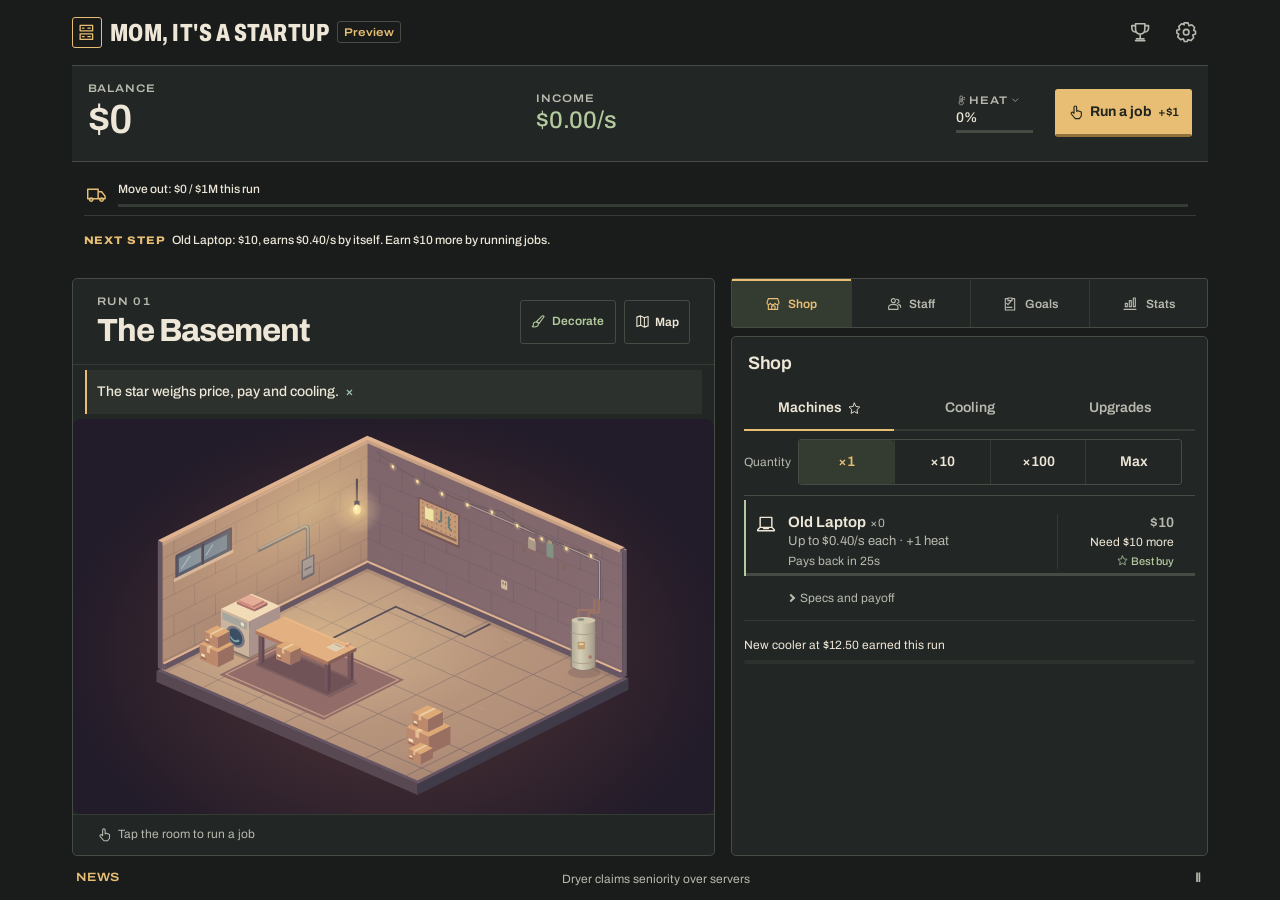
==== commit 4c813147: "Publish a353324" ====
--- a/index.html
+++ b/index.html
@@ -5,7 +5,7 @@
   <meta name="viewport" content="width=device-width, initial-scale=1, viewport-fit=cover">
   <title>Mom, It's a Startup</title>
   <meta name="color-scheme" content="dark">
-  <meta name="theme-color" content="#211e22">
+  <meta name="theme-color" content="#191c1b">
   <link rel="manifest" data-href="./manifest.webmanifest">
   <link rel="icon" type="image/png" sizes="32x32" href="./icons/favicon.png">
   <link rel="apple-touch-icon" sizes="180x180" href="./icons/apple-touch-icon.png">
@@ -29,9 +29,13 @@
       <div class="heat-chip-wrap">
         <button type="button" id="heat-chip" aria-controls="thermal-panel" aria-expanded="false" aria-label="Heat and power">
           <span class="heat-caption"><svg class="ui-icon" aria-hidden="true" focusable="false"><use href="#icon-heat"></use></svg> Heat <svg class="ui-icon" aria-hidden="true" focusable="false"><use href="#icon-chevron"></use></svg></span><strong id="heat-percent">0%</strong><span class="bar"><span class="bar-fill" id="heat-fill"></span></span>
+          <span id="fireproof-badge" class="signature-chip" hidden>Fireproof</span>
         </button>
         <div id="thermal-panel" hidden>
-          <h2>Heat &amp; power</h2><span id="heat-text"></span>          <div id="fire-risk" hidden>
+          <h2>Heat and power</h2>
+          <span id="heat-text"></span>
+          <span id="orbital-heat-rule" hidden></span>
+          <div id="fire-risk" hidden>
             <div class="meter-label"><span>Fire risk</span><span id="fire-risk-value"></span></div>
             <div class="bar" aria-hidden="true"><div class="bar-fill" id="fire-risk-fill"></div></div>
           </div>
@@ -49,14 +53,15 @@
             <div class="power-rail" aria-hidden="true">
               <span id="power-best"><span>best</span></span>
             </div>
-            <input id="power-slider" type="range" aria-describedby="power-readout power-target">
+            <input id="power-slider" type="range" aria-describedby="power-readout power-target power-cap-label">
           </div>
           <span id="power-target" class="news-sr"></span>
+          <span id="power-cap-label" hidden></span>
         </div>
           <button type="button" class="btn" id="heat-close">Done</button>
         </div>
       </div>
-      <div class="hud-job">        <button type="button" class="job-btn" id="job-btn" aria-describedby="tap-equivalent">
+      <div class="hud-job">        <button type="button" class="job-btn" id="job-btn" aria-describedby="tap-equivalent" aria-keyshortcuts="Space">
           <svg class="ui-icon" aria-hidden="true" focusable="false"><use href="#icon-tap"></use></svg><span class="job-title">Run a job</span>
           <span class="job-value" id="job-value">+$1</span>
           <span id="tap-receipt" aria-hidden="true"></span>
@@ -80,6 +85,16 @@
         <button type="button" id="sell-btn" class="btn" aria-describedby="goal-title" hidden>Sell startup</button>
         <button type="button" id="board-btn" class="btn" hidden>Board Room</button>
       </div>
+      <div class="next-step" id="next-step" hidden>
+        <p><span class="next-step-label">Next step</span> <span id="next-step-text"></span></p>
+        <button type="button" id="next-step-action" aria-describedby="next-step-text" hidden></button>
+      </div>
+      <span class="news-sr" id="next-step-announcement" role="status" aria-atomic="true"></span>
+      <div class="next-step contract-line" id="contract-line" hidden>
+        <p><span class="next-step-label">Contract</span> <span id="contract-line-text"></span></p>
+        <button type="button" id="contract-line-action" aria-describedby="contract-line-text">View</button>
+      </div>
+      <span class="news-sr" id="contract-announcement" role="status" aria-atomic="true"></span>
     </section>
 
     <div class="game-board">
@@ -88,6 +103,8 @@
           <div class="location-copy"><span class="room-kicker" id="run-number">Run 01</span>
             <h2 id="room-title">The Basement</h2><p id="room-terms" hidden></p></div>
           <div class="location-actions"><span id="reputation" hidden></span>
+            <button type="button" class="decor-toggle" id="decorate-btn" aria-expanded="false" aria-controls="decor-workbench"><svg class="ui-icon" aria-hidden="true" focusable="false"><use href="#icon-brush"></use></svg><span>Decorate</span><i id="decor-dot" class="nav-dot" aria-label="New decorations" hidden></i></button>
+            <button type="button" class="decor-action" id="decor-done" hidden><svg class="ui-icon" aria-hidden="true" focusable="false"><use href="#icon-check"></use></svg>Done</button>
             <button type="button" id="location-map" aria-label="Open the location map" aria-haspopup="dialog" aria-controls="modal"><svg class="ui-icon" aria-hidden="true" focusable="false"><use href="#icon-map"></use></svg><span>Map</span><span id="location" class="news-sr">Parents' Basement</span></button>
           </div>
         </header>
@@ -98,6 +115,7 @@
         </div>
   <button type="button" id="first-tip" hidden><span id="first-tip-text"></span><span aria-hidden="true"> ×</span></button>
   <span class="news-sr" id="tip-announcement" role="status" aria-atomic="true"></span>
+  <div id="decor-toast" role="status" aria-atomic="true" hidden><span id="decor-toast-icon" aria-hidden="true"></span><span id="decor-toast-text"></span></div>
   <div id="achievement-toast" role="status" aria-atomic="true">
     <span id="achievement-toast-icon" aria-hidden="true"></span>
     <span id="achievement-toast-text"></span>
@@ -125,7 +143,8 @@
           <span id="priority-receipt" role="status"></span>
         </div>
 
-        <div class="room-foot"><span><svg class="ui-icon" aria-hidden="true" focusable="false"><use href="#icon-tap"></use></svg> Tap the room to run a job</span><span id="tap-equivalent" hidden></span></div>
+        <div class="room-foot"><span><svg class="ui-icon" aria-hidden="true" focusable="false"><use href="#icon-tap"></use></svg> Tap the room to run a job</span><span id="tap-multiplier" class="signature-chip" hidden>2× taps</span><span id="tap-equivalent" hidden></span></div>
+        <div id="decor-tools" hidden><span><svg class="ui-icon" aria-hidden="true" focusable="false"><use href="#icon-brush"></use></svg><span id="decor-room-help">Tap a spot to decorate</span></span><button type="button" class="decor-action" id="decor-snapshot"><svg class="ui-icon" aria-hidden="true" focusable="false"><use href="#icon-camera"></use></svg> Snapshot</button></div>
         <p id="fire-rebuild" hidden></p>
           <section id="incident-banner" class="incident" aria-labelledby="incident-title" hidden>
     <div class="incident-heading">
@@ -142,6 +161,15 @@
 
 
       </section>
+      <aside id="decor-workbench" aria-labelledby="decor-heading" hidden>
+        <header class="decor-heading"><div><span id="decor-category">Decorate</span><h2 id="decor-heading" tabindex="-1">Choose a spot</h2></div>
+          <button type="button" id="decor-picker-close" class="decor-action" aria-label="Choose another spot" hidden><svg class="ui-icon" aria-hidden="true" focusable="false"><use href="#icon-close"></use></svg></button></header>
+        <nav id="decor-slots" aria-label="Decoration slots"></nav>
+        <div id="decor-picker" hidden><div id="decor-items"></div>
+          <div class="decor-commit"><button type="button" class="btn" id="decor-default">Default</button><button type="button" class="btn primary" id="decor-use">Use</button></div>
+        </div>
+        <span class="news-sr" role="status" id="decor-status"></span>
+      </aside>
       <button type="button" id="sheet-scrim" aria-label="Close panel" tabindex="-1" hidden></button>
       <aside id="game-sheet" aria-labelledby="sheet-title" data-sheet="shop" data-size="half">
         <header class="sheet-head">
@@ -187,7 +215,26 @@
       </div>
 </section>
           <section id="sheet-staff" hidden><p id="staff-lock" class="empty-state">Staff will appear as your startup grows.</p></section>
-          <section id="sheet-goals" hidden><button type="button" id="goals-toggle" aria-expanded="false" aria-controls="goals-panel" hidden>Today's to-do list <span class="claim-dot" hidden></span></button>
+          <section id="sheet-goals" hidden>
+            <section id="contracts-panel" aria-labelledby="contracts-heading">
+              <div class="contracts-heading"><h3 id="contracts-heading" tabindex="-1">Client contracts</h3><span id="contracts-dot" class="claim-dot" hidden></span></div>
+              <p id="contracts-lock" class="empty-state"></p>
+              <p id="contracts-intro">One client at a time. Progress pauses instead of failing, and keeps counting while you're away.</p>
+              <article id="contract-active" class="contract-card" tabindex="-1" aria-labelledby="contract-active-name" hidden>
+                <div class="contract-top"><span class="contract-icon" id="contract-active-icon" aria-hidden="true"></span>
+                  <div class="contract-names"><strong id="contract-active-name"></strong><span class="contract-client" id="contract-active-client"></span></div>
+                  <span class="contract-reward" id="contract-active-reward"></span></div>
+                <p class="contract-terms" id="contract-active-terms"></p>
+                <div class="contract-track" id="contract-track" role="progressbar" aria-labelledby="contract-active-name" aria-describedby="contract-active-status" aria-valuemin="0" aria-valuemax="100" aria-valuenow="0"><div class="contract-fill" id="contract-fill"></div></div>
+                <p class="contract-status" id="contract-active-status"></p>
+                <p class="contract-tradeoff" id="contract-active-tradeoff"></p>
+                <button type="button" class="btn contract-end" id="contract-end">End contract</button>
+              </article>
+              <ul id="contract-offers" aria-label="Contract offers"></ul>
+              <p id="contracts-locked"></p>
+              <span id="contracts-receipt" role="status" aria-atomic="true"></span>
+            </section>
+            <button type="button" id="goals-toggle" aria-expanded="false" aria-controls="goals-panel" hidden>Today's to-do list <span class="claim-dot" hidden></span></button>
             <p id="goals-lock" class="empty-state">Buy your first laptop to get your first to-do list.</p>        <section id="goals-panel" aria-labelledby="goals-heading" hidden>
           <div class="goals-heading">
             <h3 id="goals-heading">Today's to-do list</h3>
@@ -223,6 +270,12 @@
     <span class="news-sr" id="news-help">News ticker. Activate to pause for ten seconds.</span>
 
   </main>
+  <dialog id="decor-photo" class="modal" aria-labelledby="decor-photo-title">
+    <header class="decor-heading"><h2 id="decor-photo-title">Room snapshot</h2><button type="button" class="decor-action" id="decor-photo-close" aria-label="Close snapshot"><svg class="ui-icon" aria-hidden="true" focusable="false"><use href="#icon-close"></use></svg></button></header>
+    <img id="decor-photo-preview" alt="Snapshot of your room" hidden>
+    <p id="decor-photo-status" role="status"></p>
+    <div class="decor-photo-actions"><button type="button" class="btn" id="decor-share" hidden>Share</button><button type="button" class="btn primary" id="decor-download" hidden>Download PNG</button></div>
+  </dialog>
   <dialog id="settings-dialog" class="modal" aria-labelledby="settings-title">
     <header class="settings-heading">
       <h2 id="settings-title">Settings</h2>
@@ -230,13 +283,18 @@
     </header>
     <div class="settings-sections">
       <section aria-labelledby="settings-display">
-        <h3 id="settings-display">Display &amp; sound</h3>
+        <h3 id="settings-display">Display and sound</h3>
         <div class="settings-toggles">
-          <button type="button" class="btn" id="sound-toggle">Sound &amp; haptics</button>
+          <button type="button" class="btn" id="sound-toggle">Sound and haptics</button>
           <button type="button" class="btn" id="effects-toggle">Effects: Full</button>
           <button type="button" class="btn" id="ticker-toggle" aria-pressed="true">Ticker on</button>
           <button type="button" class="btn" id="tips-toggle" aria-pressed="true">Tips on</button>
-        </div>
+          <button type="button" class="btn" id="notation-toggle">Numbers: Standard</button>
+        </div>
+      </section>
+      <section aria-labelledby="settings-keys" class="settings-keys">
+        <h3 id="settings-keys">Keyboard shortcuts</h3>
+        <p><kbd>Space</kbd> run a job · <kbd>1</kbd>–<kbd>4</kbd> buy ×1, ×10, ×100, Max · <kbd>M</kbd> <kbd>C</kbd> <kbd>U</kbd> <kbd>H</kbd> Machines, Cooling, Upgrades, Hires</p>
       </section>
       <section id="reward-settings" aria-labelledby="reward-settings-title" hidden>
         <h3 id="reward-settings-title">Optional rewards</h3>
@@ -363,6 +421,7 @@
   <script src="preview.js"></script>
   <script src="icons-ui.js"></script>
   <script src="room-scene.js"></script>
+  <script src="room-snapshot.js"></script>
   <script src="shell.js"></script>
   <script src="game.js"></script>
 </body>
--- a/style.css
+++ b/style.css
@@ -10,7 +10,7 @@
   --warn: #f5b84a;
   --hot: #ff5d5d;
   --cool: #6cc7ff;
-  --mono: Nunito, sans-serif;
+  --mono: Archivo, sans-serif;
   --radius: 10px;
   --tap-target: 44px;
 }
@@ -21,7 +21,7 @@
   margin: 0;
   background: var(--bg);
   color: var(--text);
-  font: 15px/1.45 Nunito, sans-serif;
+  font: 15px/1.45 Archivo, sans-serif;
 }
 
 html { overscroll-behavior-y: contain; }
@@ -1027,7 +1027,7 @@
   color: #fff7bf; background: linear-gradient(140deg, #866738, #453919 70%);
   border: 2px solid #ffd77a; border-radius: 13px 6px;
   box-shadow: 0 0 0 3px #d2a44c42, 0 0 13px #f2b74499, inset 0 0 9px #ffd77a40;
-  font: 800 36px/1 Nunito, sans-serif; user-select: none;
+  font: 800 36px/1 Archivo, sans-serif; user-select: none;
   animation: priority-bob 1.15s ease-in-out infinite alternate;
 }
 @keyframes priority-bob {
@@ -1157,7 +1157,7 @@
 }
 #moment-banner.moment-visible { opacity: 1; }
 #moment-banner:has(.run-start-detail) { max-width: min(34rem, calc(100% - 32px)); }
-.run-start-detail { display: block; margin-top: 6px; color: #ffedca; font: 500 15px/1.45 Nunito, sans-serif; }
+.run-start-detail { display: block; margin-top: 6px; color: #ffedca; font: 500 15px/1.45 Archivo, sans-serif; }
 
 #run-summary { margin: 16px 0; }
 #run-summary div { display: flex; align-items: baseline; justify-content: space-between; gap: 12px; border-bottom: 1px solid var(--line); padding: 9px 0; }
--- a/design-assets.css
+++ b/design-assets.css
@@ -1,7 +1,10 @@
+/* Archivo (SIL OFL 1.1, fonts/Archivo-OFL.txt): one bundled variable family with
+   weight and width axes and tabular figures, so every device renders the same type. */
 @font-face {
-  font-family: Nunito;
-  src: url("./fonts/Nunito-Latin.woff2") format("woff2");
-  font-weight: 400 900;
+  font-family: Archivo;
+  src: url("./fonts/Archivo-Latin.woff2") format("woff2");
+  font-weight: 100 900;
+  font-stretch: 62% 125%;
   font-style: normal;
   font-display: swap;
 }
--- a/room-scene.css
+++ b/room-scene.css
@@ -10,6 +10,11 @@
 #room[data-location="warehouse"] { --scene-ambient: #314959; --scene-bg: #1e222e; }
 #room[data-location="office"] { --scene-ambient: #513840; --scene-bg: #25202d; }
 #room[data-location="mall"] { --scene-ambient: #533747; --scene-bg: #27202c; }
+#room[data-location="dam"] { --scene-ambient: #385957; --scene-bg: #222d33; }
+#room[data-location="penthouse"] { --scene-ambient: #68514d; --scene-bg: #342c38; }
+#room[data-location="bunker"] { --scene-ambient: #465344; --scene-bg: #272d2e; }
+#room[data-location="orbital"] { --scene-ambient: #43536b; --scene-bg: #222736; }
+#room[data-location="volcano"] { --scene-ambient: #673d45; --scene-bg: #302431; }
 #room-inventory {
   position: absolute; inset: 0; display: grid; place-items: center; grid-template:minmax(0,1fr) / minmax(0,1fr); overflow: hidden; padding: 0;
   margin: 0; contain: layout paint; pointer-events: none; user-select: none; transform:translateZ(0);
@@ -23,13 +28,12 @@
 }
 .doll-effect { position:absolute; display:block; pointer-events:none; }
 .doll-lights { position:absolute; inset:0; pointer-events:none; }
-.doll-lights:not(:empty) { will-change:opacity; animation:room-diode calc(var(--fan-period, 1800ms) + 1s) steps(2,end) infinite; }
 .doll-led { border-radius:50%; background:#b8f8d3; }
-.doll-neon { border-radius:50%; background:radial-gradient(ellipse,#fed6a326,transparent 70%); will-change:opacity; animation:sale-flicker 9s steps(1,end) infinite; }
+.doll-neon { border-radius:50%; background:radial-gradient(ellipse,#fed6a326,transparent 70%); }
 .doll-rotor { transform:matrix(.9,.39,0,1,0,0); }
-.doll-rotor svg { display:block; width:100%; height:100%; will-change:transform; animation:spin var(--fan-period,1800ms) linear infinite; }
+.doll-rotor svg { display:block; width:100%; height:100%; transform-origin:50% 50%; }
 .doll-count rect { fill: #33323c; stroke: #a59086; stroke-width: .8px; }
-.doll-count text { fill: #ffe4bb; font-size: 10px; font-weight: 850; font-family: Nunito,sans-serif; }
+.doll-count text { fill: #ffe4bb; font-size: 10px; font-weight: 850; font-family: Archivo,sans-serif; font-variant-numeric: tabular-nums; }
 @container (max-width: 470px) {
   .doll-count rect, .doll-count text { transform:scale(1.43); transform-origin:0 0; }
 }
@@ -39,21 +43,41 @@
   64% { transform: translateY(2px); opacity: 1; }
   100% { transform: translateY(0); opacity: 1; }
 }
-@keyframes room-diode { 0%, 65%, 100% { opacity: 1; } 70%, 84% { opacity: .45; } }
-@keyframes sale-flicker { 0%, 72%, 78%, 100% { opacity: 1; } 74%, 77% { opacity: .45; } }
+
 #room[data-heat="warm"]::after, #room[data-heat="hot"]::after {
   display: block; content: ""; pointer-events:none; position:absolute; inset:0; z-index:1;
   background: radial-gradient(ellipse at 53% 78%, #feae4c2b, transparent 64%); animation:none;
 }
 #room[data-heat="hot"]::after {
   background: radial-gradient(ellipse at 53% 76%, #ff784752, transparent 63%);
-  will-change: opacity; animation: room-haze 3.2s ease-in-out infinite alternate;
+  opacity:.71;
 }
 #room[data-heat="hot"]::before { content:none; }
 .room-throttled body::after { content:none; }
-@keyframes room-haze { from { opacity:.46; } to { opacity:1; } }
+/* The large room keeps its static warm tint. Only this small patch of
+   heated air above the equipment changes during the existing game clock. */
+.doll-local-haze { position:absolute; left:53%; top:48%; width:18%; height:12%;
+  border-radius:50%; pointer-events:none;
+  background:radial-gradient(ellipse at center,#ffc07543,transparent 73%); }
+#room:not([data-heat="hot"]) .doll-local-haze,
+body.effects-reduced .doll-local-haze { display:none; }
 body.effects-reduced #room .doll-picture *, body.effects-reduced #room::after,
 body.effects-paused #room .doll-picture *, #room.outside-view .doll-picture * { animation: none !important; }
 @media (prefers-reduced-motion: reduce) {
+  .doll-local-haze { display:none; }
   #room .doll-picture *, #room::after { animation:none !important; }
 }
+
+/* Fittings share one baked scene with the furniture. Only the seven edit
+   controls receive input; the equipment keeps its normal ordering and hit area. */
+.doll-decorating { scale: 1.035; }
+.doll-decor-targets { display: none; }
+.doll-decorating .doll-decor-targets { display: block; }
+.doll-decor-target { pointer-events: all; cursor: pointer; outline: none; }
+.doll-decor-ring { fill: #2c3a3e22; stroke: #f2dac0; stroke-width: 1.2; stroke-dasharray: 3 3; }
+.doll-decor-pin { fill: #3d5454; stroke: #edd6b5; stroke-width: 1.2; }
+.doll-slot-icon { fill: none; stroke: #f8e5c5; stroke-width: 1.5; stroke-linecap: round; stroke-linejoin: round; }
+.doll-decor-target[aria-pressed="true"] .doll-decor-ring, .doll-decor-target:focus-visible .doll-decor-ring {
+  fill: #edd5a542; stroke: #fff2c7; stroke-width: 2.2; stroke-dasharray: none;
+}
+.doll-decor-target:hover .doll-decor-pin, .doll-decor-target[aria-pressed="true"] .doll-decor-pin { fill: #846747; }
--- a/shell.css
+++ b/shell.css
@@ -1,15 +1,17 @@
 :root {
   color-scheme: dark;
   -webkit-text-size-adjust: 100%; text-size-adjust: 100%;
-  --font-ui: Nunito, sans-serif;
-  --mono: var(--font-ui);
-  --type-xs: .75rem; --type-sm: .875rem; --type-base: 1rem; --type-title: 1.38rem; --type-display: clamp(1.42rem, 3.4vw, 2.25rem);
-  --bg: #211e22; --panel: #302b30; --panel-2: #3c3437; --line: #55484a;
-  --text: #fff4e1; --muted: #d0beb4; --accent: #a7e0be; --accent-dim: #48735c;
-  --cool: #a8d6d8; --warn: #ffc080; --hot: #ff9686; --gold: #ffd297;
+  /* One bundled family (design-assets.css). Width does the work the old display and
+     monospace stacks did: condensed for the title, wide for stamped labels. */
+  --font-ui: Archivo, sans-serif;
+  --type-xs: .75rem; --type-sm: .875rem; --type-base: .9375rem; --type-title: 1.3rem; --type-display: clamp(1.35rem, 3.3vw, 2.55rem);
+  --bg: #191c1b; --panel: #222624; --panel-2: #2c312d; --line: #454c43;
+  --text: #eee7d8; --muted: #b8b9ae; --accent: #b3c99e; --accent-dim: #52654a;
+  --cool: #aac4ba; --warn: #e2b46e; --hot: #ee9985; --gold: #e7be73;
+  --ink: #22251e; --selected: #343b31; --quiet-line: #343a34;
   --s1: .25rem; --s2: .5rem; --s3: .75rem; --s4: 1rem; --s5: 1.5rem;
-  --r1: .65rem; --r2: 1rem; --r3: 1.45rem; --radius: var(--r2);
-  --e1: 0 2px 5px #130e152b; --e2: 0 10px 24px #130e1547; --e3: 0 -12px 60px #140e198c;
+  --r1: 3px; --r2: 5px; --r3: 7px; --radius: var(--r2);
+  --e1: none; --e2: 0 8px 20px #0004; --e3: 0 12px 32px #0006;
   --fast: 130ms; --slide: 230ms; --ease: cubic-bezier(.22,.8,.25,1);
   --safe-x: max(.875rem, env(safe-area-inset-left), env(safe-area-inset-right));
 }
@@ -21,143 +23,187 @@
 .game-screen :is(button,a,input,summary) { -webkit-tap-highlight-color: transparent; }
 .ui-icon { display: inline-block; width: 1.25em; height: 1.25em; vertical-align: -.22em; flex-shrink: 0; }
 .game-screen .layout { display: grid; grid-template-columns: minmax(0,1fr); grid-template-rows: auto auto auto minmax(0,1fr) auto; gap: 0; width: min(100%, 96rem); height: 100vh; height: 100dvh; margin: auto; padding: env(safe-area-inset-top) var(--safe-x) env(safe-area-inset-bottom); }
-.game-screen .topbar { display: flex; align-items: center; flex-wrap: nowrap; justify-content: space-between; min-width: 0; gap: var(--s1); padding: var(--s1) 0; border: 0; }
+.game-screen .topbar { display: flex; align-items: center; flex-wrap: nowrap; justify-content: space-between; min-width: 0; gap: var(--s1); padding: .5rem 0; border: 0; }
 .identity,.game-screen .header-tools,.location-actions,.heat-caption,.room-foot>span,.sheet-heading { display: flex; align-items: center; }
 .identity { gap: var(--s2); min-width: 0; }
-.brand-mark { display: grid; place-items: center; flex: 0 0 auto; width: 2rem; height: 2rem; background: var(--gold); color: #4b3126; border-radius: .64rem .64rem .64rem .18rem; }
-.game-screen .brand { display: block; color: var(--text); font: 850 clamp(.98rem, 3.5vw, 1.35rem)/1.05 var(--font-ui); letter-spacing: -.046em; overflow: visible; white-space: normal; }
-#preview-badge { font-size: .66rem; font-weight: 800; color: #f2cf9d; border: 1px solid #695345; border-radius: 100px; padding: .12rem .4rem; }
+.brand-mark { display: grid; place-items: center; flex: 0 0 auto; width: 1.9rem; height: 1.9rem; background: transparent; color: var(--gold); border: 1px solid var(--gold); border-radius: var(--r1); }
+.game-screen .brand { display: block; color: var(--text); font: 800 clamp(1.05rem, 3.8vw, 1.55rem)/1.03 var(--font-ui); font-stretch: 72%; letter-spacing: .02em; text-transform: uppercase; overflow: visible; white-space: normal; }
+#preview-badge { font: 600 .7rem/1.2 var(--font-ui); color: var(--gold); border: 1px solid var(--line); border-radius: var(--r1); padding: .2rem .35rem; }
 .game-screen .header-tools { display: flex; flex-wrap: nowrap; flex-shrink: 0; width: auto; gap: 2px; }
 .game-screen :is(#settings-btn,#achievements-btn,#sheet-close,#location-map) { display: inline-flex; align-items: center; justify-content: center; min-width:44px; min-height:44px; padding: 0; margin:0; background: transparent; border: 0; border-radius: var(--r1); color: var(--muted); cursor:pointer; }
 .game-screen :is(#settings-btn,#achievements-btn):hover { background: var(--panel-2); }
 .game-screen #settings-btn,.game-screen #achievements-btn { font-size: 1.12rem; }
-.hud { display:grid; grid-template-columns: minmax(0,1fr) minmax(0,.92fr) auto auto; align-items: center; gap: var(--s2); background: var(--panel); padding: .6rem .75rem; border-radius: var(--r2); box-shadow: var(--e1); }
+.hud { display:grid; grid-template-columns: minmax(0,1fr) minmax(0,.92fr) auto auto; align-items: center; gap: var(--s2); background: var(--panel); padding: .7rem .65rem; border-block: 1px solid var(--line); border-radius: 0; box-shadow: none; }
 .balance,.hud .income { display: grid; align-items: center; min-width: 0; align-content: center; gap: .08rem; contain: inline-size layout; margin: 0; }
-.hud-label,.heat-caption,.room-kicker { font: 800 var(--type-xs)/1.1 var(--font-ui); color: var(--muted); }
-.hud :is(#money,#income,#heat-percent) { font-variant-numeric: tabular-nums; line-height:1.12; overflow-wrap:anywhere; }
-.hud #money { font-size: var(--type-display); color: var(--gold); letter-spacing:-.055em; }
-.hud #income { font-size: clamp(.92rem,2.5vw,1.45rem); color: var(--accent); letter-spacing: -.035em; }
-.hud #tap-boost { font: 750 var(--type-xs)/1.1 var(--font-ui); text-align: start; }
+.hud-label,.heat-caption,.room-kicker { font: 500 .6875rem/1.2 var(--font-ui); color: var(--muted); text-transform: uppercase; letter-spacing: .08em; }
+.hud :is(#money,#income,#heat-percent) { font-family:var(--font-ui); font-variant-numeric: tabular-nums; font-weight:500; line-height:1.2; overflow-wrap:anywhere; }
+.hud #money { font-size: var(--type-display); color: var(--text); letter-spacing:-.02em; }
+.hud #income { font-size: clamp(.875rem,2.3vw,1.5rem); color: var(--accent); letter-spacing: -.01em; }
+.hud #tap-boost { font: 500 var(--type-xs)/1.2 var(--font-ui); text-align: start; }
 .hud #income-flow { display: none; }
 .heat-chip-wrap { position: relative; }
-#heat-chip { display: grid; min-width: 3.75rem; gap: .15rem; padding: .25rem .45rem; text-align: left; background: #433936; color: var(--text); border:0; border-radius: var(--r1); }
-.heat-caption { gap: .16rem; font-size: .7rem; color: #f2d4b1; }
+#heat-chip { display: grid; min-width: 3.75rem; gap: .2rem; padding: .2rem .35rem; text-align: left; background: transparent; color: var(--text); border:0; border-radius: var(--r1); }
+.heat-caption { gap: .16rem; font-size: .6875rem; color: var(--muted); }
 .heat-caption .ui-icon { width: .95em; height: .95em; }
 #heat-percent { font-weight: 800; font-size: var(--type-sm); }
-#heat-chip .bar { display: block; height: 3px; width: 100%; background:#271f23; }
+#heat-chip .bar { display: block; height: 3px; width: 100%; background:var(--line); border-radius:0; }
+#heat-chip:has(.hot) #heat-percent { color:var(--hot); }
 #heat-fill { display:block; height: 100%; background: var(--accent); }
 #heat-fill.warm { background:var(--warn); } #heat-fill.hot { background: var(--hot); }
-#thermal-panel { position:absolute; top: calc(100% + .5rem); right:0; z-index:42; width:min(21rem,calc(100vw - 2 * var(--safe-x))); padding:var(--s4); border-radius:var(--r2); background:var(--panel-2); box-shadow:var(--e2); max-height:57dvh; overflow:auto; }
+#thermal-panel { position:absolute; top: calc(100% + .5rem); right:0; z-index:42; width:min(21rem,calc(100vw - 2 * var(--safe-x))); padding:var(--s4); border:1px solid var(--line); border-radius:var(--r2); background:var(--panel); box-shadow:var(--e2); max-height:57dvh; overflow:auto; }
 #thermal-panel h2,.sheet-heading h2,.scene-heading h2 { margin:0; line-height:1.1; letter-spacing:-.045em; }
 #thermal-panel h2 { font-size:var(--type-title); }
 #thermal-panel #heat-text { display:block; margin-top:var(--s3); }
+#orbital-heat-rule { display:block; margin-top:.2rem; color:var(--accent); font-weight:750; }
 #thermal-panel #heat-close { margin-top:var(--s3); }
 #thermal-panel .thermal-readout { contain:none; }
 #thermal-panel:has(#power-control[hidden]) #heat-close { width:100%; }
-.hud-job .job-btn { display:flex; align-items:center; justify-content:center; flex-wrap:wrap; gap:.2rem; margin:0; min-height:44px; width:auto; padding:.4rem .6rem; border:0; border-radius:var(--r1); background:#ffce95; color:#432d23; box-shadow:0 2px 0 #9e7353; }
-.hud-job .job-btn .job-title { font:850 var(--type-sm)/1.15 var(--font-ui); }
-.hud-job .job-btn .job-value { color:#513324; font-weight:850; }
+.hud-job .job-btn { display:flex; align-items:center; justify-content:center; flex-wrap:wrap; gap:.2rem; margin:0; min-height:44px; width:auto; padding:.4rem .75rem; border:1px solid var(--gold); border-bottom:3px solid #93713d; border-radius:var(--r1); background:var(--gold); color:var(--ink); box-shadow:none; }
+.hud-job .job-btn .job-title { font:700 var(--type-sm)/1.15 var(--font-ui); }
+.hud-job .job-btn .job-value { color:var(--ink); font:600 var(--type-xs)/1.2 var(--font-ui); }
 .hud-job .job-btn .ui-icon { width:1rem; height:1rem; }
 .hud-job #tap-receipt { display:none; }
 .hud-job #tap-streak { right:0; top:0; bottom:auto; }
-.game-screen .goal-strip { --goal-color: #e9b77c; display:grid; grid-template-columns:auto minmax(0,1fr) auto; gap:var(--s2); align-items:center; min-height:0; margin:.42rem 0; padding:.4rem .55rem; border:0; border-radius:var(--r1); background:#292528; }
-.game-screen .goal-strip:is([data-phase=sell],[data-phase=ready]) { background:#302a29; }
+.game-screen .goal-strip { --goal-color: var(--gold); display:grid; grid-template-columns:auto minmax(0,1fr) auto; gap:var(--s2); align-items:center; min-height:0; margin:.6rem 0; padding:.35rem 0; border:0; border-radius:0; background:transparent; }
+.game-screen .goal-strip:is([data-phase=sell],[data-phase=ready]) { background:transparent; }
 #goal-icon { display:grid; place-items:center; width:1.65rem; color:var(--gold); font-size:1rem; }
-#goal-title { font: 750 var(--type-xs)/1.28 var(--font-ui); }
+#goal-title { font: 500 var(--type-xs)/1.4 var(--font-ui); }
 #goal-detail,#board-completion { margin:.18rem 0 0; color:var(--muted); font-size:var(--type-xs); }
-.goal-track { height:4px; margin-top:4px; background:#494044; }
+.goal-track { height:3px; margin-top:6px; background:var(--quiet-line); border-radius:0; }
 .goal-actions { grid-column:auto; justify-content:end; }
 .goal-actions :is(button,.btn) { min-width:44px; min-height:44px; font:800 var(--type-xs)/1.1 var(--font-ui); padding:.35rem .6rem; border:0; border-radius:var(--r1); }
+/* Next step: one actionable line under the long-term objective. */
+.game-screen .next-step { grid-column:1/-1; display:flex; align-items:center; gap:var(--s2) var(--s3); min-width:0; min-height:44px; padding-top:.4rem; border-top:1px solid var(--quiet-line); }
+.game-screen .next-step[hidden] { display:none; }
+.next-step p { flex:1 1 auto; min-width:0; margin:0; color:var(--text); font:500 var(--type-xs)/1.4 var(--font-ui); font-variant-numeric:tabular-nums; }
+.next-step-label { margin-right:.3rem; color:var(--gold); font:800 .6875rem/1 var(--font-ui); font-stretch:112%; letter-spacing:.08em; text-transform:uppercase; }
+.next-step[data-step=heat] .next-step-label { color:var(--hot); }
+.game-screen #next-step-action { flex:none; grid-column:auto; min-width:44px; min-height:44px; padding:.35rem .75rem; border:1px solid var(--line); border-radius:var(--r1); background:transparent; color:var(--gold); font:700 var(--type-xs)/1.1 var(--font-ui); white-space:nowrap; cursor:pointer; }
+.game-screen #next-step-action[hidden] { display:none; }
+.next-step[data-step=heat] #next-step-action { color:var(--hot); border-color:#7c4a40; }
+#game-sheet .card.guided { outline:2px solid var(--gold); outline-offset:-2px; animation:guided-row 1.6s var(--ease); }
+@keyframes guided-row { 0%,60% { background-color:var(--selected); } }
+.effects-reduced #game-sheet .card.guided { animation:none; }
+@media (prefers-reduced-motion:reduce) { #game-sheet .card.guided { animation:none; } }
 .game-board { position:relative; display:grid; grid-template-columns:minmax(0,1fr); grid-template-rows:minmax(0,1fr) auto; min-width:0; min-height:0; isolation:isolate; }
-.game-screen .room-panel { position:relative; min-width:0; min-height:0; display:flex; flex-direction:column; order:0; border:0; border-radius:var(--r3); overflow:hidden; background:linear-gradient(155deg,#403335,#30282e 60%,#29242d); box-shadow:var(--e1); }
-.scene-heading { display:flex; justify-content:space-between; align-items:center; gap:var(--s2); padding:var(--s3) var(--s4) .2rem; }
-.scene-heading h2 { font-size:clamp(1.35rem,4.6vw,2.25rem); }
-.room-kicker { display:block; margin-bottom:.25rem; letter-spacing:.08em; text-transform:uppercase; color:#e8c5a1; }
+.game-screen .room-panel { position:relative; min-width:0; min-height:0; display:flex; flex-direction:column; order:0; border:1px solid var(--line); border-radius:var(--r2); overflow:hidden; background:var(--panel); box-shadow:none; }
+.scene-heading { display:flex; justify-content:space-between; align-items:center; gap:var(--s2); padding:var(--s3) var(--s4); border-bottom:1px solid var(--quiet-line); }
+.scene-heading h2 { font:750 clamp(1.3rem,4.2vw,2rem)/1.1 var(--font-ui); letter-spacing:-.03em; }
+.room-kicker { display:block; margin-bottom:.3rem; letter-spacing:.12em; text-transform:uppercase; color:var(--muted); }
 #room-terms,#fire-rebuild { margin:.18rem 0 0; font:650 var(--type-xs)/1.25 var(--font-ui); color:var(--muted); }
 .location-actions { gap:var(--s2); flex-wrap:wrap; justify-content:end; }
-.game-screen #location-map { gap:.3rem; padding:0 .65rem; color:#f0dbc0; border-radius:100px; font:750 var(--type-sm)/1 var(--font-ui); background:#4c403e; }
-#reputation { font:800 var(--type-xs)/1.2 var(--font-ui); color:var(--gold); }
+.game-screen #location-map { gap:.3rem; padding:0 .65rem; color:var(--text); border:1px solid var(--line); border-radius:var(--r1); font:600 var(--type-xs)/1 var(--font-ui); background:transparent; }
+#reputation { font:500 var(--type-xs)/1.3 var(--font-ui); color:var(--gold); }
 .room-stage { flex:1 1 0; min-height:0; min-width:0; position:relative; }
 .game-screen #room { height:100%; min-height:0; width:100%; max-height:none; border:0; margin:0; isolation:isolate; }
-.room-foot { display:flex; align-items:center; justify-content:space-between; flex-wrap:wrap; gap:.2rem; padding: .55rem var(--s3); color:var(--muted); font:650 var(--type-xs)/1.2 var(--font-ui); }
+.room-foot { display:flex; align-items:center; justify-content:space-between; flex-wrap:wrap; gap:.2rem; padding: .65rem var(--s3); border-top:1px solid var(--quiet-line); color:var(--muted); font:400 var(--type-xs)/1.3 var(--font-ui); }
 .room-foot>span { gap:.35rem; }
+.signature-chip { width:fit-content; border-radius:var(--r1); padding:.15rem .35rem; background:var(--selected); color:var(--accent); font:500 .6875rem/1.3 var(--font-ui); }
+#heat-chip .signature-chip { padding:.08rem .25rem; }
+#power-cap-label { display:block; text-align:end; color:var(--gold); font:750 var(--type-xs)/1.25 var(--font-ui); }
+#power-control.has-site-power .power-rail { background:linear-gradient(to right,#45586b var(--standard-power-end),#ab8858 var(--standard-power-end)); }
+.choice-list .choice .site-name { color:var(--muted); font:750 var(--type-xs)/1.2 var(--font-ui); }
+.choice-list .choice .site-rule { margin:.12rem 0 0; font-weight:800; }
+.choice-list .choice .site-caveat { grid-column:2; color:var(--muted); font-size:var(--type-xs); }
+.game-screen .stage-unlock { display:flex; gap:.5rem; align-items:center; color:var(--gold); font-weight:800; }
+.stage-unlock .ui-glyph { width:1.2em; height:1.2em; }
 .room-foot #tap-equivalent { font:inherit; text-align:left; margin:0; }
 .room-panel #fire-rebuild:not([hidden]) { padding:0 var(--s3) var(--s1); }
 .room-panel .incident { position:relative; inset:auto; width:auto; margin:0; padding:.45rem var(--s3); border:0; border-radius:0; border-left:3px solid var(--incident-color); max-height:38%; font-size:var(--type-sm); box-shadow:none; }
 #notice-slot { display:grid; align-content:start; flex:none; min-width:0; max-height:25%; overflow-y:auto; }
+#notice-slot:has(#first-tip:not([hidden])) { grid-auto-rows:max-content; max-height:40%; }
 #notice-slot:has(:is(#first-tip:not([hidden]),#achievement-toast.is-visible,#moment-banner.moment-visible)) { padding:.3rem var(--s3); }
-#notice-slot :is(#moment-banner,#achievement-toast,#first-tip) { position:static!important; inset:auto!important; width:auto; max-width:100%; min-width:0; margin:0; transform:none!important; padding:.35rem .6rem; border:0; border-radius:var(--r1); background:#463b35; color:#ffe4bc; box-shadow:none; text-align:start; font:750 var(--type-sm)/1.3 var(--font-ui); }
+#notice-slot :is(#moment-banner,#achievement-toast,#first-tip) { position:static!important; inset:auto!important; width:auto; max-width:100%; min-width:0; margin:0; transform:none!important; padding:.45rem .65rem; border:0; border-left:2px solid var(--gold); border-radius:0; background:var(--panel-2); color:var(--text); box-shadow:none; text-align:start; font:500 var(--type-sm)/1.4 var(--font-ui); }
 #notice-slot #moment-banner:not(.moment-visible),#notice-slot #achievement-toast:not(.is-visible) { display:none; }
 #notice-slot #first-tip { min-height:44px; }
 #notice-slot #first-tip::after { content:none; }
 #notice-slot .run-start-detail { font:inherit; }
-.game-nav { display:grid; grid-template-columns:repeat(4,minmax(0,1fr)); align-items:stretch; gap:var(--s1); padding:var(--s1); margin:var(--s2) 0 0; border-radius:var(--r2); background:var(--panel); box-shadow:var(--e1); z-index:22; }
-.game-nav button { display:flex; flex-direction:column; align-items:center; justify-content:center; position:relative; gap:.16rem; border:0; background:transparent; border-radius:var(--r1); min-height:48px; color:var(--muted); font:800 var(--type-xs)/1.05 var(--font-ui); cursor:pointer; }
+.game-nav { display:grid; grid-template-columns:repeat(4,minmax(0,1fr)); align-items:stretch; gap:0; padding:0; margin:var(--s2) 0 0; border:1px solid var(--line); border-radius:var(--r1); background:var(--panel); box-shadow:none; z-index:22; }
+.game-nav button { display:flex; flex-direction:column; align-items:center; justify-content:center; position:relative; gap:.25rem; border:0; border-top:2px solid transparent; background:transparent; border-radius:0; min-height:48px; color:var(--muted); font:600 var(--type-xs)/1.1 var(--font-ui); cursor:pointer; }
+.game-nav button + button { border-left:1px solid var(--quiet-line); }
 .game-nav .ui-icon { width:1.25rem; height:1.25rem; }
-.game-nav button[aria-expanded=true] { background:#5a4537; color:var(--gold); }
+.game-nav button[aria-expanded=true] { background:var(--selected); color:var(--gold); border-top-color:var(--gold); }
 .nav-dot { position:absolute; top:6px; left:calc(50% + .6rem); width:7px; height:7px; border-radius:50%; background:var(--accent); }
-.game-screen #news-ticker { order:unset; margin:0; padding:0 .45rem; min-height:44px; height:auto; border:0; background:transparent; box-shadow:none; }
-#news-headline,.news-label { color:var(--muted); font:650 var(--type-xs)/1.2 var(--font-ui); }
+.game-screen #news-ticker { order:unset; margin:0; padding:0 .25rem; min-height:44px; height:auto; border:0; background:transparent; box-shadow:none; }
+#news-headline,.news-label { color:var(--muted); font:400 var(--type-xs)/1.3 var(--font-ui); }
+.news-label { font-family:var(--font-ui); letter-spacing:.08em; }
 .news-label { color:var(--gold); }
-.game-screen #game-sheet { background:var(--panel); color:var(--text); min-height:0; min-width:0; position:absolute; inset:auto 0 calc(48px + .5rem + var(--s2)) 0; z-index:21; display:none; flex-direction:column; border-radius:var(--r3) var(--r3) var(--r2) var(--r2); box-shadow:var(--e3); max-height:calc(100% - 48px - .75rem); height:max(57dvh,min(21rem,90%)); }
+.game-screen #game-sheet { background:var(--panel); color:var(--text); min-height:0; min-width:0; position:absolute; inset:auto 0 calc(48px + .5rem + var(--s2)) 0; z-index:21; display:none; flex-direction:column; border:1px solid var(--line); border-radius:var(--r2); box-shadow:var(--e3); max-height:calc(100% - 48px - .75rem); height:max(57dvh,min(21rem,90%)); }
 .game-screen #game-sheet[data-open=true] { display:flex; animation:panel-arrive var(--slide) var(--ease); }
 .game-screen #game-sheet[data-size=full] { height:100%; }
 @keyframes panel-arrive { from { transform: translateY(.9rem); opacity:.8; } }
 #sheet-scrim { position:absolute; inset:0; z-index:20; border:0; padding:0; width:100%; background:#160e1973; border-radius:var(--r3); }
 .sheet-head { position:relative; padding:.3rem var(--s4) 0; flex:none; }
 #sheet-grip { position:absolute; left:calc(50% - 2rem); top:0; display:grid; place-items:center; min-height:44px; width:4rem; border:0; background:none; cursor:ns-resize; touch-action:none; }
-#sheet-grip span { width:2.5rem; height:4px; border-radius:.5rem; background:#8d7972; }
+#sheet-grip span { width:2.5rem; height:3px; border-radius:0; background:var(--muted); }
 .sheet-heading { justify-content:space-between; gap:var(--s2); }
-.sheet-heading h2 { font:850 var(--type-title)/1.1 var(--font-ui); letter-spacing:-.04em; }
-#sheet-scroll { overflow-y:auto; overscroll-behavior:contain; padding:var(--s2) var(--s3) var(--s4); scrollbar-color:#806d65 transparent; }
+.sheet-heading h2 { font:650 1.125rem/1.2 var(--font-ui); letter-spacing:-.02em; color:var(--text); }
+#sheet-scroll { overflow-y:auto; overscroll-behavior:contain; padding:var(--s2) var(--s3) var(--s4); scrollbar-color:#68705f transparent; }
 #sheet-scroll :is(.panel,#goals-panel) { border:0; padding:0; background:none; box-shadow:none; }
-#sheet-scroll .shop { display:flex; flex-direction:column; gap:var(--s2); }
-#sheet-scroll .shop-tabs { order:-2; }
-#sheet-scroll .shop-quantity { order:-1; }
-.shop-tabs,#shop-tabs { display:flex; gap:var(--s1); flex-wrap:wrap; margin:0; border:0; background:none; }
-#shop-tabs button { flex:1 1 4rem; border:0; border-radius:var(--r1); min-height:44px; background:var(--panel-2); color:var(--muted); font:800 var(--type-sm)/1.1 var(--font-ui); }
-#shop-tabs button[aria-selected=true] { color:var(--text); background:#695341; }
+#sheet-scroll .shop { display:flex; flex-direction:column; gap:var(--s1); }
+#sheet-scroll .shop-controls { order:-2; position:sticky; top:calc(-1 * var(--s2)); z-index:2; display:flex; flex-direction:column; gap:var(--s2); margin:calc(-1 * var(--s2)) 0 0; padding:var(--s2) 0 .65rem; border-bottom:1px solid var(--line); background:var(--panel); }
+#sheet-scroll:has(#sheet-shop:not([hidden])) { scroll-padding-top:calc(var(--shop-controls-height, 0px) + var(--s2)); }
+.shop-tabs,#shop-tabs { display:flex; gap:0; flex-wrap:wrap; margin:0; padding:0; border:0; border-radius:0; background:none; }
+#shop-tabs button { flex:1 1 4rem; border:0; border-bottom:2px solid var(--quiet-line); border-radius:0; min-height:44px; background:transparent; color:var(--muted); font:600 var(--type-sm)/1.2 var(--font-ui); }
+#shop-tabs button[aria-selected=true] { color:var(--text); background:transparent; border-bottom-color:var(--gold); }
 #shop-tab-staff { display:none; }
 .shop-quantity { border:0; margin:0; padding:0; min-width:0; }
 .shop-quantity legend { font-size:var(--type-xs); color:var(--muted); }
 .quantity-options { display:flex; }
 .quantity-options label { flex:1; min-height:44px; }
 .quantity-options label span { min-height:44px; }
-#sheet-scroll .cards { display:grid; gap:var(--s2); }
-#sheet-scroll .card { width:100%; background:var(--panel-2); color:var(--text); border:0; border-radius:var(--r1); padding:.75rem; box-shadow:var(--e1); }
-#sheet-scroll .card.affordable { background:#453a38; box-shadow:var(--e1); }
+#sheet-scroll .cards { display:grid; gap:0; }
+#sheet-scroll .card { width:100%; grid-template-columns:1.5rem minmax(0,1fr) minmax(6rem,30%); gap:.6rem; background:transparent; color:var(--text); border:0; border-left:2px solid transparent; border-radius:0; padding:.8rem .5rem .35rem; box-shadow:none; }
+#sheet-scroll .card.affordable { background:transparent; box-shadow:none; }
+#sheet-scroll .card.is-best { border-left-color:var(--accent); }
+#sheet-scroll .card:not(:disabled):active { transform:translateY(1px); }
 #sheet-scroll .card:disabled { opacity:1; }
 #sheet-scroll .card strong,.card-title { color:var(--text); }
 #sheet-scroll .card:is(:disabled) .card-cost { color:var(--muted); }
 #sheet-scroll .card-cost { color:var(--gold); }
 #sheet-scroll .card-blurb { display:none; }
-#sheet-scroll .card :is(.card-desc,.card-advice,.card-milestone-label,.card-shortfall),#sheet-scroll .unlock-teaser { font:650 var(--type-xs)/1.35 var(--font-ui); }
-#sheet-scroll .card .card-price { font-family:var(--font-ui); }
-.card-main,.card-title,.card-price { min-width:0; overflow-wrap:anywhere; }
-.card-icon .ui-icon { width:1.5rem; height:1.5rem; }
+#sheet-scroll .card :is(.card-desc,.card-advice,.card-milestone-label,.card-shortfall),#sheet-scroll .unlock-teaser { font:400 var(--type-xs)/1.45 var(--font-ui); }
+#sheet-scroll .card :is(.card-desc,.card-payback,.card-eta) { color:var(--muted); }
+#sheet-scroll .card .card-desc { font-size:.8125rem; opacity:1; }
+#sheet-scroll .card .card-price { font-family:var(--font-ui); border-left:1px solid var(--quiet-line); padding-left:.55rem; }
+#sheet-scroll .card .card-cost { font:600 var(--type-sm)/1.3 var(--font-ui); }
+#sheet-scroll .card .card-best { color:var(--accent); font:500 .6875rem/1.35 var(--font-ui); }
+.card-main,.card-title { min-width:0; overflow-wrap:anywhere; }
+/* Prices may wrap between words ("Max (12) ·" / "$2.70M") but never inside a number. */
+.card-price { min-width:0; }
+#sheet-scroll .card .card-price { overflow-wrap:normal; }
+.price-amount { white-space:nowrap; }
+.money-compact { display:none; }
+.card-icon { font-size:1.25rem; line-height:1; }
+.card-icon :is(.ui-glyph,.ui-icon) { display:block; width:1.25rem; height:1.25rem; }
 .item-details { position:relative; margin:0; border:0; color:var(--muted); }
-.item-details summary { display:flex; align-items:center; gap:.4rem; min-height:44px; padding:0 var(--s3); border:0; color:var(--muted); font:750 var(--type-xs)/1.2 var(--font-ui); cursor:pointer; list-style:none; }
+.item-details summary { display:flex; align-items:center; gap:.4rem; min-height:44px; padding:0 .75rem 0 2.75rem; border:0; color:var(--muted); font:400 var(--type-xs)/1.2 var(--font-ui); cursor:pointer; list-style:none; }
 .item-details summary::-webkit-details-marker { display:none; }
 .item-details summary::before { content:''; width:.38rem; height:.38rem; border-right:2px solid currentColor; border-bottom:2px solid currentColor; transform:rotate(-45deg); }
 .item-details[open] summary::before { transform:rotate(45deg); }
-.card-info { padding:0 var(--s3) var(--s2); margin:0; color:var(--muted); font-size:var(--type-sm); }
-.empty-state { padding:var(--s3); background:var(--panel-2); border-radius:var(--r1); color:var(--muted); }
+.card-info { padding:0 .75rem .5rem 2.75rem; margin:0; color:var(--muted); font-size:var(--type-sm); }
+.item-details .card-milestone-label { display:block; margin:0; padding:0 .75rem .4rem 2.75rem; color:var(--cool); font:400 var(--type-xs)/1.4 var(--font-ui); }
+.item-details .card-milestone-track { margin:0 .75rem .75rem 2.75rem; height:3px; border-radius:0; background:var(--quiet-line); }
+.empty-state { padding:var(--s3) 0; background:transparent; border-radius:0; color:var(--muted); }
 #sheet-scroll #goals-panel { position:static; inset:auto; overflow:visible; }
 #sheet-scroll #goals-toggle,#sheet-scroll #goals-close { display:none; }
 #sheet-scroll .trophy-view { padding:0; overflow:visible; flex:unset; }
 #sheet-scroll .log-panel { margin-top:var(--s4); }
-#sheet-scroll .log-panel h2 { font:800 var(--type-title) var(--font-ui); text-transform:none; letter-spacing:-.03em; color:var(--text); }
+#sheet-scroll .log-panel h2 { font:500 var(--type-xs) var(--font-ui); text-transform:uppercase; letter-spacing:.12em; color:var(--muted); }
 #sheet-scroll .log { max-height:none; }
 .game-screen .footer { position:static; display:flex; flex-wrap:wrap; justify-content:space-between; width:auto; margin:0; padding:var(--s3) 0 0; }
 .game-screen dialog { color:var(--text); font-family:var(--font-ui); }
 .game-screen :is(.modal,.trophy-dialog) { box-sizing:border-box; margin:auto; width:min(35rem,calc(100vw - 1.5rem)); max-width:calc(100vw - 1.5rem); max-height:calc(100dvh - env(safe-area-inset-top) - env(safe-area-inset-bottom) - 2rem); background:var(--panel); border:1px solid var(--line); border-radius:var(--r3); box-shadow:var(--e3); overflow:auto; }
-.game-screen dialog::backdrop { background:#130e19b5; }
-.game-screen :is(.modal h2,.perk-offer h2) { color:var(--text); font-family:var(--font-ui); letter-spacing:-.035em; }
+.game-screen dialog::backdrop { background:#101411c7; }
+.game-screen :is(.modal h2,.perk-offer h2) { color:var(--text); font-family:var(--font-ui); letter-spacing:-.02em; }
 .game-screen :is(.btn,.settings-link,.quantity-options span) { border-radius:var(--r1); min-height:44px; }
-.game-screen :is(.btn,.settings-link) { font-family:var(--font-ui); font-weight:750; }
+.game-screen :is(.btn,.settings-link) { font-family:var(--font-ui); font-weight:600; }
 .game-screen .btn { background:var(--panel-2); border-color:var(--line); color:var(--text); }
-.game-screen .btn.primary { background:var(--gold); color:#402b23; border:0; }
+.game-screen .btn.primary { background:var(--gold); color:var(--ink); border:1px solid var(--gold); }
 .game-screen :is(.trophy-heading,.trophy-tabs,.settings-heading) { background:var(--panel); }
+.game-screen :is(.settings-sections p,.trophy-dialog .badge-desc,.trophy-stat dt,#next-perk,#perk-list li span) { color:var(--muted); }
+.game-screen :is(.trophy-stat dd,.badge-name) { color:var(--text); }
+.game-screen .chip { border-radius:var(--r1); font-family:var(--font-ui); }
 .game-screen :is(.badge-copy,.card-main,.modal-actions,.settings-sections) { min-width:0; }
 .game-screen :is(.card-blurb,.run-start-detail,.log li, .badge-desc, .news-label) { font-family:var(--font-ui); font-style:normal; }
 @media (max-width:599px) {
@@ -169,18 +215,20 @@
 @media (min-width:600px) {
   :root { --safe-x:max(1.35rem,env(safe-area-inset-left),env(safe-area-inset-right)); }
   .game-screen .topbar { padding-block:.65rem; }
-  .hud { gap:var(--s4); padding:var(--s3) var(--s4); }
+  .hud { gap:var(--s4); padding:1rem var(--s4); }
   #heat-chip { min-width:5.5rem; }
   .game-screen .goal-strip { margin:.65rem 0; padding:.55rem var(--s3); }
-  .scene-heading { padding:var(--s4) var(--s5) .35rem; }
+  .scene-heading { padding:var(--s4) var(--s5); }
   .room-foot { padding:var(--s3) var(--s5); }
 }
 @media (min-width:800px) and (min-aspect-ratio:1/1) {
-  .game-board { grid-template: "room nav" auto "room sheet" minmax(0,1fr) / minmax(0,1fr) clamp(19rem,31%,30rem); gap:var(--s2) var(--s4); }
+  .game-board { grid-template: "room nav" auto "room sheet" minmax(0,1fr) / minmax(0,1fr) clamp(21rem,42%,39rem); gap:var(--s2) var(--s4); }
   .room-panel { grid-area:room; }
   .game-nav { grid-area:nav; margin:0; }
+  .game-nav button { flex-direction:row; gap:.45rem; }
+  .game-nav .ui-icon { width:1rem; height:1rem; }
   .game-screen #game-sheet { grid-area:sheet; display:flex; position:relative; inset:auto; max-height:none; min-height:0; height:100%; border-radius:var(--r2); z-index:1; box-shadow:var(--e1); }
-  .sheet-head { padding-top:var(--s4); }
+  .sheet-head { padding-top:var(--s4); padding-bottom:.25rem; }
   #sheet-close,#sheet-grip,.game-screen #sheet-scrim { display:none!important; }
 }
 @media (max-width:365px) {
@@ -212,21 +260,30 @@
 #sheet-scroll .unlock-teaser { order:2; }
 #sheet-scroll .shop-quantity { display:flex; align-items:center; border:0; }
 #sheet-scroll .shop-quantity legend { float:left; margin:0; padding:0 .45rem 0 0; align-self:center; }
-#sheet-scroll .quantity-options { display:flex; flex:1; min-width:0; }
+#sheet-scroll .quantity-options { display:flex; flex:1; min-width:0; max-width:24rem; padding:0; border:1px solid var(--line); border-radius:var(--r1); background:transparent; }
 #sheet-scroll .quantity-options label { min-width:44px; margin:0; flex:1; }
+#sheet-scroll .quantity-options label + label { border-left:1px solid var(--quiet-line); }
 #sheet-scroll .quantity-options label span { display:grid; place-items:center; min-width:0; padding:0 .15rem; }
+#sheet-scroll .quantity-options input:checked + span { background:var(--selected); color:var(--gold); }
 #sheet-scroll .card[data-kind=machine].affordable .card-cost::before,
 #sheet-scroll .card[data-kind=cooler].affordable .card-cost::before { content:'Buy '; }
-#sheet-scroll .card-row { border-radius:var(--r1); background:var(--panel-2); }
+#sheet-scroll .card-row { border-bottom:1px solid var(--quiet-line); border-radius:0; background:transparent; }
 #sheet-scroll .card-title { display:flex; align-items:baseline; gap:.25rem; flex-wrap:wrap; }
+#sheet-scroll .card-name { font-size:.9375rem; font-weight:650; line-height:1.3; }
 #sheet-scroll .card-symbol { align-self:start; padding-top:.1rem; }
-#sheet-scroll .card-owned { margin-left:0; }
-#sheet-scroll .item-details summary { color:#e6c5a0; }
+#sheet-scroll .card-owned { margin-left:0; font-size:var(--type-xs); }
+#sheet-scroll .item-details summary { color:var(--muted); }
 @media (max-width:799px), (max-aspect-ratio:1/1) {
-  #sheet-scroll .card { display:grid; grid-template-columns:1.65rem minmax(0,1fr) minmax(3.5rem,27%); gap:.2rem .45rem; align-items:center; padding:.62rem; }
+  #sheet-scroll .card { display:grid; grid-template-columns:1.35rem minmax(0,1fr) auto; gap:.2rem .45rem; align-items:center; padding:.7rem .35rem .3rem; }
   #sheet-scroll .card .card-main { grid-column:2; grid-row:1; }
-  #sheet-scroll .card .card-price { grid-column:3; grid-row:1; width:100%; text-align:right; justify-self:end; }
+  #sheet-scroll .card .card-price { grid-column:3; grid-row:1; max-width:8.75rem; text-align:right; justify-self:end; }
   #sheet-scroll .card .card-funds { grid-column:1/-1; }
+  #sheet-scroll .card .card-cost { font-size:.8125rem; }
+}
+@media (hover:hover) {
+  #sheet-scroll .card.affordable:hover { background:var(--selected); }
+  #shop-tabs button:hover { color:var(--text); background:var(--panel-2); }
+  .game-nav button:hover { color:var(--text); }
 }
 
 .hud #money { width:100%; contain:layout paint; }
@@ -237,3 +294,162 @@
 #sheet-scroll .card .card-shortfall { grid-column:1; grid-row:2; }
 #sheet-scroll .card .card-shortfall[hidden] { display:none!important; }
 #sheet-scroll .card .card-best { grid-column:1; grid-row:auto; }
+/* A locked card explains the missing requirement in a calm tone, not as a shortage. */
+#sheet-scroll .card.is-locked .card-shortfall { color:var(--cool); }
+#sheet-scroll .card.is-locked .card-cost { color:var(--muted); }
+
+/* Prices follow the width of the shop panel itself (narrow on phones AND beside the room on
+   tablets). Narrow panels show compact amounts ($2.70M); the exact price stays in Details and
+   the tooltip. Wide panels show exact amounts and let the price column grow, while the status
+   line under it wraps instead of squeezing the item name. */
+#sheet-scroll { container:shop / inline-size; }
+@container shop (max-width:560px) {
+  #sheet-scroll .card .money-full { display:none; }
+  #sheet-scroll .card .money-compact { display:inline; }
+}
+@container shop (min-width:561px) {
+  #sheet-scroll .card .card-price { width:auto; min-width:13ch; max-width:none; }
+  #sheet-scroll .card .card-shortfall { max-width:22ch; justify-self:end; }
+}
+
+@media (min-width:800px) and (min-aspect-ratio:1/1) {
+  #sheet-scroll { flex:1 1 0; min-height:0; contain:strict; }
+}
+
+
+/* The run map grows downwards as branches open. */
+.game-screen .run-map { gap:.75rem; align-items:stretch; min-height:0; padding:.85rem; border-color:var(--line); }
+.game-screen .map-stop { align-items:flex-start; gap:.65rem; }
+.game-screen .map-pin { position:relative; flex:0 0 34px; margin-top:.15rem; }
+.game-screen .map-stop + .map-stop .map-pin::before { content:''; position:absolute; width:2px; height:.85rem; bottom:100%; background:var(--accent); }
+.game-screen .map-label { flex:1; min-width:0; background:var(--panel); border-radius:var(--r1); padding:.35rem .65rem; }
+.game-screen .map-label span { color:var(--muted); }
+.game-screen .map-label p { margin:.22rem 0; font-size:var(--type-xs); color:var(--text); }
+.choice-list .choice { display:grid; grid-template-columns:auto minmax(0,1fr); gap:.12rem .65rem; align-items:center; }
+.choice-list .choice .choice-pin { grid-row:span 2; color:var(--gold); }
+@media (max-width:600px) {
+  .game-screen .goal-strip:has(#move-btn:not([hidden])):has(#sell-btn:not([hidden])) { grid-template-columns:auto minmax(0,1fr); }
+  .game-screen .goal-strip:has(#move-btn:not([hidden])):has(#sell-btn:not([hidden])) .goal-actions { grid-column:1/-1; }
+}
+
+/* The studio borrows the shop's column on a tablet and the lower half of the room on a phone. */
+.decor-toggle,.decor-action { display:inline-flex; align-items:center; justify-content:center; gap:.4rem; min-height:44px; min-width:44px; padding:.3rem .65rem; border:1px solid var(--line); border-radius:var(--r1); color:var(--text); background:transparent; font:600 var(--type-xs)/1.2 var(--font-ui); cursor:pointer; }
+.decor-toggle { position:relative; background:transparent; color:var(--accent); }
+.decor-toggle .nav-dot { inset:.22rem .2rem auto auto; box-shadow:0 0 0 2px var(--panel); }
+.game-screen :is(#decor-workbench,#decor-tools,#decor-done,#decor-picker,#decor-slots,#decor-picker-close,#decor-toast,#decor-photo-preview,#decor-download,#decor-share)[hidden] { display:none; }
+.game-screen.decorating .layout { grid-template-rows:auto auto minmax(0,1fr); padding-bottom:max(.4rem,env(safe-area-inset-bottom)); }
+.game-screen.decorating .game-board { grid-template-areas:"room" "palette"; grid-template-columns:minmax(0,1fr); grid-template-rows:minmax(0,1fr) auto; gap:.45rem; }
+.game-screen.decorating .room-panel { grid-area:room; }
+.game-screen.decorating :is(.goal-strip,.game-nav,#game-sheet,#news-ticker,#sheet-scrim,.room-foot,#reputation,#location-map,#decorate-btn) { display:none; }
+#decor-tools { display:flex; align-items:center; justify-content:space-between; gap:.5rem; padding:.18rem var(--s3); }
+#decor-tools>span { display:flex; align-items:center; gap:.4rem; color:var(--muted); font:500 var(--type-sm)/1.2 var(--font-ui); }
+#decor-tools button { flex:none; background:transparent; color:var(--text); }
+#decor-done { background:var(--accent); color:var(--ink); }
+#decor-workbench { grid-area:palette; display:flex; flex-direction:column; min-height:0; min-width:0; max-height:min(41dvh,24rem); background:var(--panel); border:1px solid var(--line); border-radius:var(--r2); overflow:hidden; box-shadow:none; }
+.decor-heading { display:flex; justify-content:space-between; align-items:center; gap:.5rem; flex:none; margin:0; padding:.55rem .85rem; }
+.decor-heading h2 { margin:0; line-height:1.12; font-size:1.28rem; letter-spacing:-.035em; }
+#decor-category { font:500 .6875rem/1.2 var(--font-ui); letter-spacing:.085em; text-transform:uppercase; color:var(--muted); }
+#decor-slots { display:grid; grid-template-columns:repeat(3,minmax(0,1fr)); gap:.35rem; padding:0 .6rem .6rem; overflow-y:auto; }
+#decor-slots button { min-width:0; min-height:44px; display:flex; align-items:center; justify-content:center; gap:.4rem; padding:.3rem .35rem; background:var(--panel-2); border:1px solid var(--line); border-radius:var(--r1); font:500 .8125rem/1.2 var(--font-ui); color:var(--text); cursor:pointer; }
+#decor-picker { min-height:0; display:flex; flex-direction:column; }
+#decor-items { display:grid; align-content:start; grid-auto-rows:max-content; grid-template-columns:repeat(2,minmax(0,1fr)); gap:.5rem; padding:.15rem .65rem .6rem; overflow-y:auto; overscroll-behavior:contain; }
+.decor-item { position:relative; min-height:88px; display:flex; flex-direction:column; align-items:center; gap:.18rem; padding:.4rem .35rem .5rem; border:1px solid var(--line); border-radius:var(--r1); color:var(--text); background:var(--panel-2); font:600 .875rem/1.2 var(--font-ui); cursor:pointer; }
+.decor-item .decor-art { display:block; flex:none; width:100%; height:3.15rem; }
+.decor-art svg,#decor-toast-icon svg { width:100%; height:100%; display:block; }
+.decor-item[aria-pressed=true] { border-color:var(--accent); background:var(--selected); box-shadow:none; }
+.decor-item[aria-pressed=true]::after { content:""; position:absolute; right:.42rem; top:.42rem; width:.48rem; height:.48rem; border-radius:100%; background:var(--accent); }
+.decor-item:disabled { background:var(--panel); color:var(--muted); cursor:default; border-color:var(--quiet-line); }
+.decor-item:disabled .decor-art { opacity:.55; }
+.decor-item .decor-lock { position:absolute; left:.4rem; top:.4rem; width:1rem; height:1rem; color:var(--gold); }
+.decor-hint { color:var(--muted); font-size:var(--type-xs); line-height:1.4; font-weight:400; }
+.decor-commit,.decor-photo-actions { display:flex; align-items:center; justify-content:flex-end; gap:.45rem; padding:.45rem .65rem; flex:none; }
+.decor-commit { border-top:1px solid var(--line); background:var(--panel); }
+.decor-commit .btn { min-width:5rem; }
+#decor-use:disabled { opacity:.55; }
+#decor-photo { padding:.35rem; }
+#decor-photo-status { margin:.25rem .7rem; color:var(--muted); }
+#decor-photo-status:empty { display:none; }
+#decor-photo-preview { width:100%; max-height:60dvh; object-fit:contain; border-radius:var(--r1); }
+#decor-toast { display:flex; align-items:center; gap:.5rem; max-width:100%; min-width:0; padding:.35rem .65rem; border-left:2px solid var(--accent); border-radius:0; color:var(--accent); background:var(--selected); font:500 var(--type-sm)/1.4 var(--font-ui); }
+#decor-toast-icon { flex:none; width:2.25rem; height:2rem; }
+#notice-slot:has(#decor-toast:not([hidden])) { padding:.25rem var(--s3); grid-auto-rows:max-content; }
+@media (max-width:599px) {
+  .location-actions { gap:.2rem; }
+  #decorate-btn { gap:.23rem; padding-inline:.45rem; }
+  .game-screen #location-map { width:44px; min-width:44px; padding:0; }
+  #location-map>span:not(.news-sr) { position:absolute; width:1px; height:1px; overflow:hidden; clip-path:inset(50%); }
+}
+@media (min-width:700px) {
+  .game-screen.decorating .game-board { grid-template:"room palette" minmax(0,1fr)/minmax(0,1fr) clamp(16rem,31%,28rem); gap:.75rem; }
+  #decor-workbench { height:100%; max-height:none; }
+  .decor-heading { padding:.9rem 1rem; }
+  #decor-slots { grid-template-columns:1fr 1fr; }
+  #decor-slots button { justify-content:start; padding:.65rem; }
+  #decor-picker { flex:1; }
+  #decor-items { align-content:start; flex:1; }
+  .decor-item { padding:.7rem .5rem; }
+  .decor-item .decor-art { height:4.5rem; }
+}
+
+/* Settings → Keyboard shortcuts. */
+.settings-keys p { margin:0; color:var(--muted); font:650 var(--type-sm)/1.9 var(--font-ui); }
+.settings-keys kbd { display:inline-block; min-width:1.6em; padding:.05rem .4rem; border:1px solid var(--line); border-bottom-width:2px;
+  border-radius:6px; background:var(--panel-2); color:var(--text); font:800 .85em/1.3 var(--font-ui); text-align:center; }
+
+/* Typography roles. Stamped labels use the family's wide cut; values use tabular figures
+   so balances and prices keep their width as they tick, with ordinary comma spacing. */
+.hud-label,.heat-caption,.room-kicker,.news-label,#decor-category,#sheet-scroll .log-panel h2,#preview-badge { font-stretch:115%; font-weight:600; }
+.hud :is(#money,#income,#heat-percent),.hud-job .job-value,#goal-title,#reputation,.signature-chip,
+#sheet-scroll .card :is(.card-cost,.card-shortfall,.card-owned,.card-desc,.card-advice,.card-milestone-hit),
+.item-details :is(.card-info,.card-milestone-label),.doll-count text { font-variant-numeric:tabular-nums; }
+.hud #money { font-weight:600; }
+
+/* Collapsed rows keep one line of buying advice: a wait for a cash shortage, then payback. */
+#sheet-scroll .card .card-advice { display:block; margin-top:.1rem; color:var(--muted); }
+#sheet-scroll .card .card-advice > span:not([hidden]) + span:not([hidden])::before { content:' · '; }
+#sheet-scroll .card .card-milestone-hit { display:block; margin-top:.1rem; color:var(--cool); font:500 var(--type-xs)/1.4 var(--font-ui); }
+#sheet-scroll .card .card-milestone-hit[hidden] { display:none; }
+/* "Buy" and its amount stay on one line; only a Max/Need prefix may wrap above them. */
+#sheet-scroll .card .card-cost { white-space:nowrap; }
+#sheet-scroll .card .price-prefix { white-space:normal; }
+/* The best-buy star and unread dot sit beside a shop category's name. */
+#shop-tabs button:not([hidden]):not(#shop-tab-staff) { display:inline-flex; align-items:center; justify-content:center; gap:.35rem; padding-inline:.35rem; }
+#shop-tabs .shop-tab-signals { height:auto; gap:.25rem; }
+#shop-tabs .shop-tab-signals:not(:has(> :not([hidden]))) { display:none; }
+#shop-tabs .shop-tab-star .ui-glyph { width:.8rem; height:.8rem; }
+
+/* Client contracts: one status line under the goal, the board in the Goals sheet. */
+.contract-line[data-state=paused] .next-step-label { color: var(--hot); }
+.game-screen #contract-line-action { flex:none; min-width:44px; min-height:44px; padding:.35rem .75rem; border:1px solid var(--line); border-radius:var(--r1); background:transparent; color:var(--gold); font:700 var(--type-xs)/1.1 var(--font-ui); white-space:nowrap; cursor:pointer; }
+.contract-line[data-state=paused] #contract-line-action { color:var(--hot); border-color:#7c4a40; }
+#contracts-panel { margin:0 0 var(--s4); }
+.contracts-heading { display:flex; align-items:center; gap:var(--s2); }
+.contracts-heading h3 { margin:0; font-size:15px; }
+#contracts-intro, #contracts-locked, #contracts-receipt { margin:.25rem 0 0; color:var(--muted); font-size:12px; }
+#contracts-receipt:empty, #contracts-locked:empty { display:none; }
+#contract-offers { list-style:none; margin:var(--s2) 0 0; padding:0; }
+.contract-card { display:grid; gap:.3rem; padding:var(--s2) 0 var(--s3); border-top:1px solid var(--line); }
+#contract-active { margin-top:var(--s2); }
+.contract-card[hidden] { display:none; }
+.contract-top { display:grid; grid-template-columns:auto minmax(0,1fr) auto; gap:var(--s2); align-items:center; }
+.contract-icon { display:grid; place-items:center; width:2rem; height:2rem; color:var(--gold); border:1px solid var(--line); border-radius:var(--r1); }
+.contract-icon .ui-icon { width:1.1rem; height:1.1rem; }
+.contract-names strong { display:block; font-size:14px; line-height:1.25; }
+.contract-client { display:block; color:var(--muted); font-size:12px; }
+.contract-reward { color:var(--accent); font:700 13px/1.2 var(--font-ui); font-variant-numeric:tabular-nums; text-align:end; }
+.contract-reward strong { display:block; font-weight:700; }
+.contract-reward small { display:block; color:var(--muted); font:500 11px/1.3 var(--font-ui); }
+.contract-card p { margin:0; font-size:13px; line-height:1.4; }
+.contract-pitch, .contract-tradeoff { color:var(--muted); }
+.contract-tradeoff::before { content:'Tradeoff: '; color:var(--text); font-weight:600; }
+.contract-status { font-variant-numeric:tabular-nums; }
+.contract-card[data-state=paused] .contract-status { color:var(--hot); }
+.contract-track { height:.5rem; overflow:hidden; border-radius:var(--r1); background:var(--quiet-line); }
+.contract-fill { height:100%; width:0; background:var(--accent); transition:width .3s ease; }
+.contract-card[data-state=paused] .contract-fill { background:var(--hot); }
+.contract-sign, .contract-end { justify-self:start; min-width:44px; min-height:44px; padding:.35rem .9rem; border:1px solid var(--line); border-radius:var(--r1); font:700 var(--type-xs)/1.1 var(--font-ui); cursor:pointer; }
+.contract-sign { background:var(--accent); border-color:var(--accent); color:#10221a; }
+.contract-sign:disabled { opacity:.55; cursor:default; }
+.contract-end { background:transparent; color:var(--text); }
+.contract-end[data-confirm=true] { color:var(--hot); border-color:#7c4a40; }
+@media (prefers-reduced-motion: reduce) { .contract-fill { transition:none; } }
